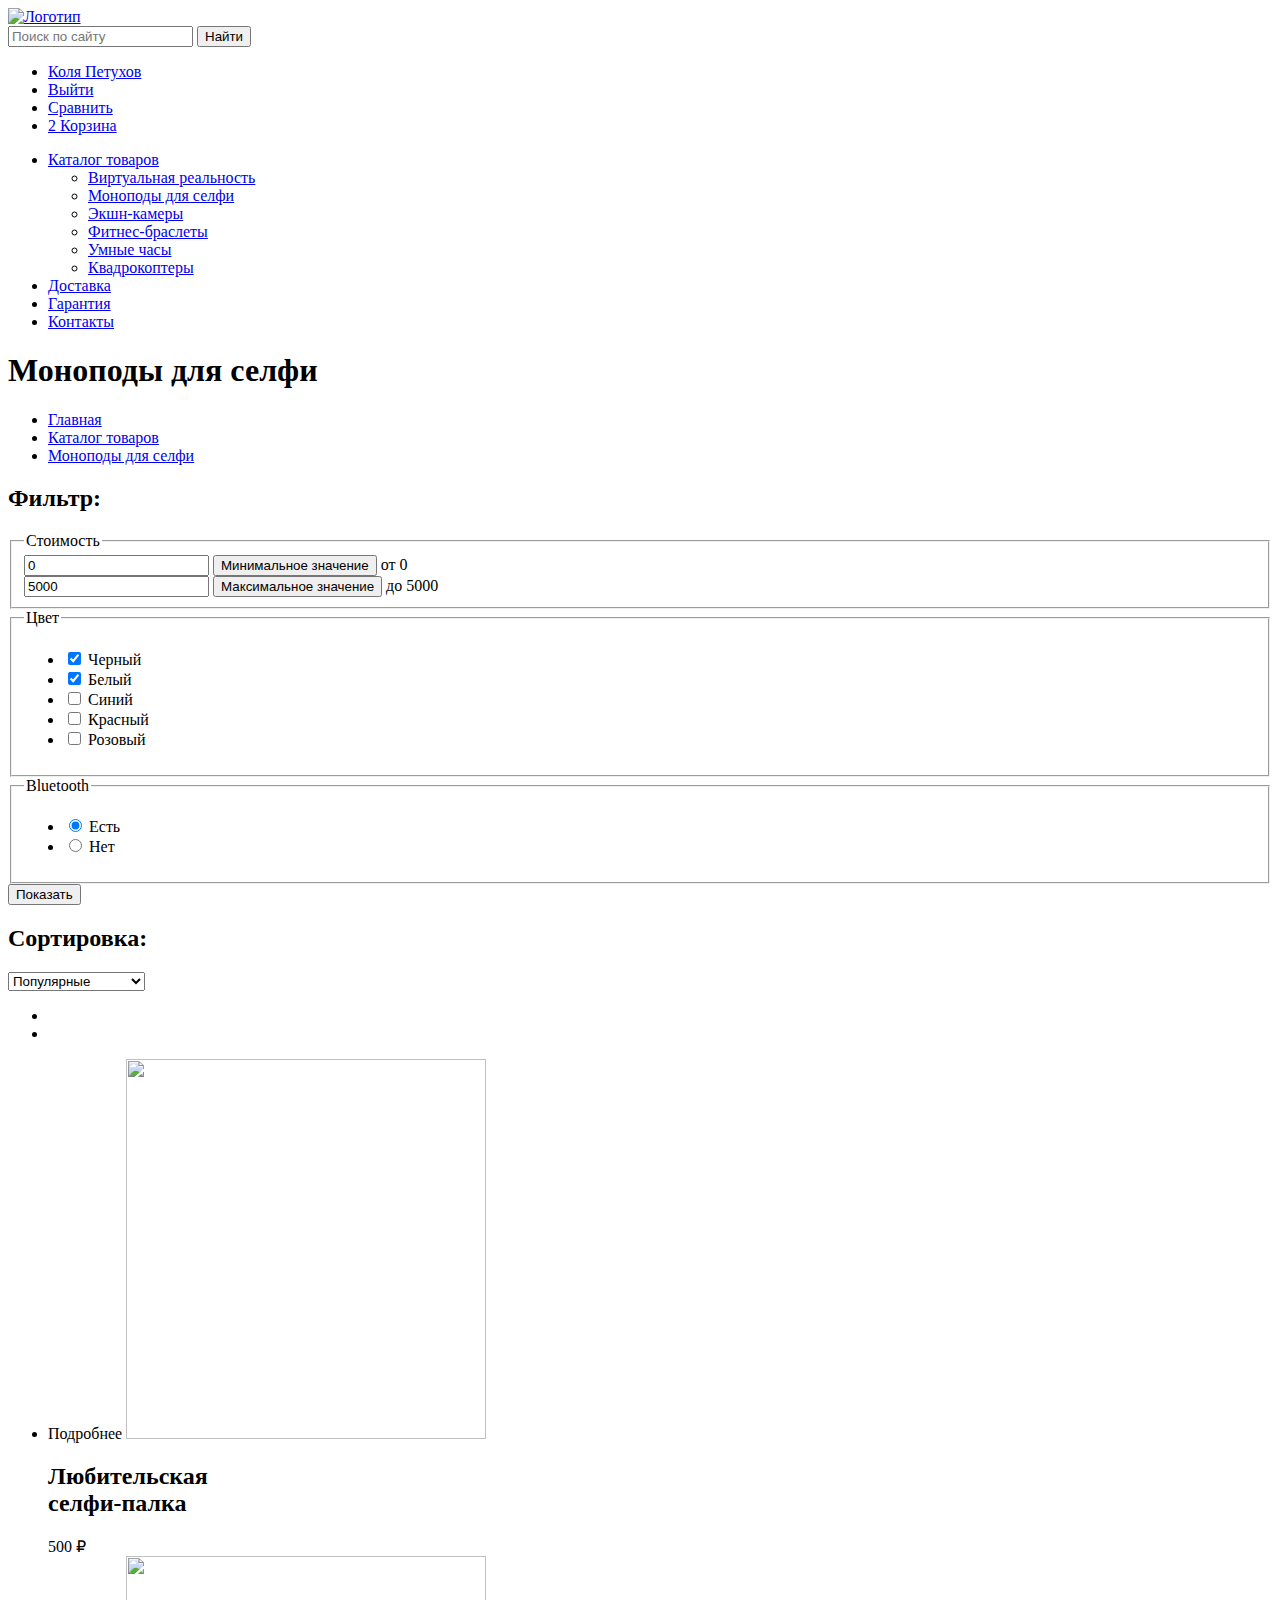
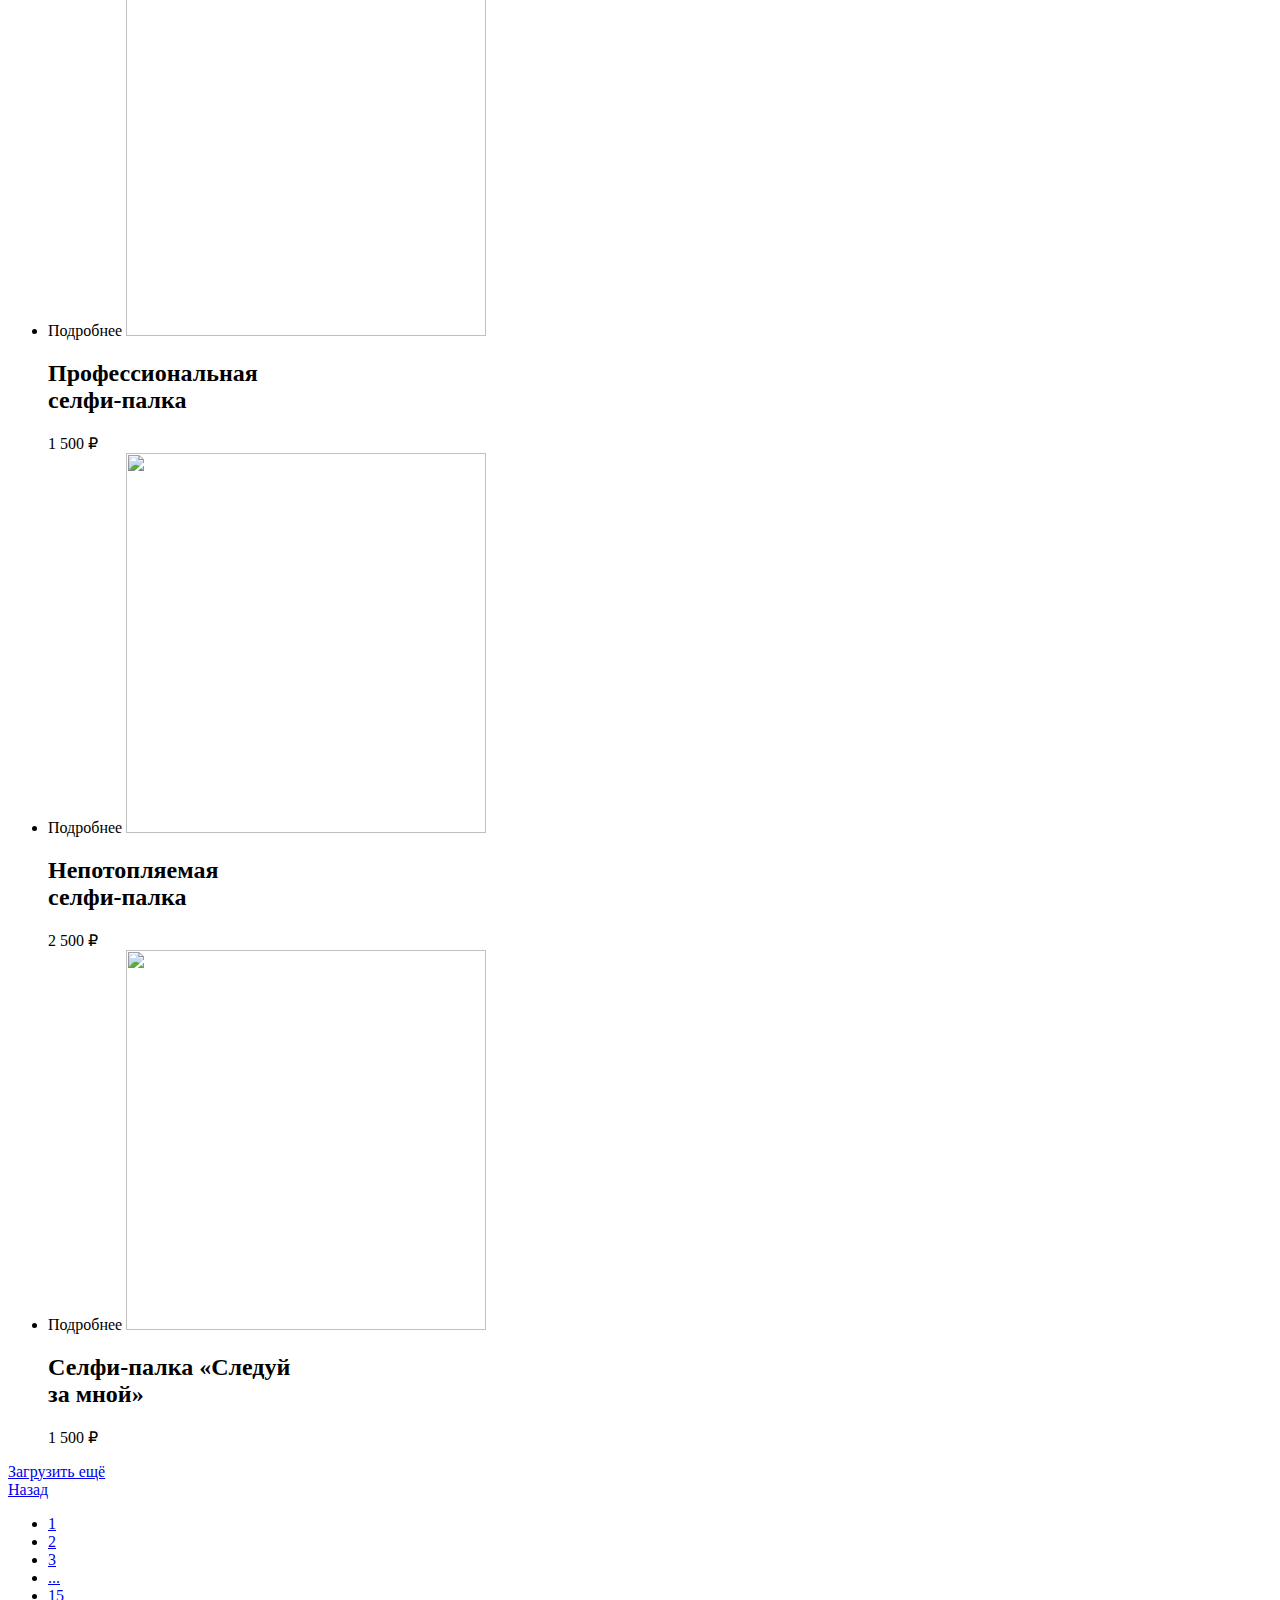
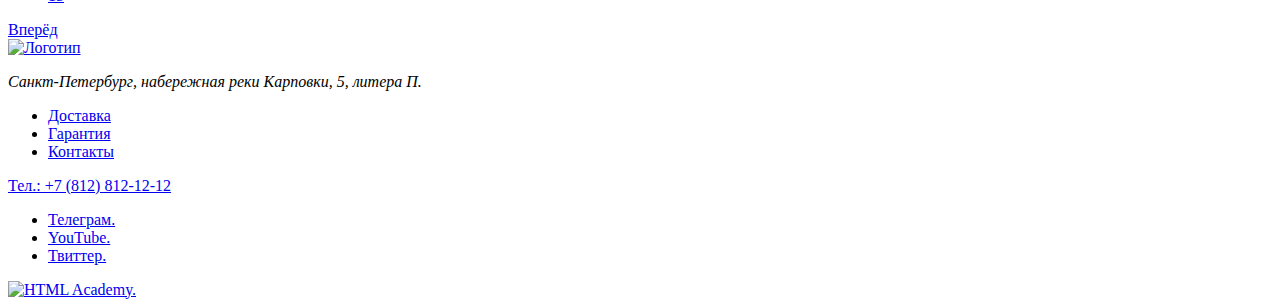
==== catalog.html @ 4d29fe4b "Исправляет ошибки в каталоге" ====
<!DOCTYPE html>
<html lang="ru">

<head>
  <meta charset="UTF-8">
  <meta name="viewport" content="width=device-width, initial-scale=1.0">
  <title>HTML Academy: Девайс</title>
</head>

<body>
  <header class="header">
    <div class="header-container container">
        <a class="navigation-logo" href="index.html">
          <img src="images/header/logo.svg" width="145" height="36" alt="Логотип">
        </a>

        <div class="header-user-container">
          <form class="header-search search" method="GET" action="https://echo.htmlacademy.ru/">
            <label class="visually-hidden" for="search">
              <input class="search-input" type="search" name="search" id="search" placeholder="Поиск по сайту">
            </label>
            <button class="search-submit button button-dark" type="submit">Найти</button>
          </form>

          <ul class="user-list list-reset">
            <li class="user-item">
              <a class="user-link user-link-login" href="#">Коля Петухов</a>
            </li>

            <li class="user-item">
              <a class="user-link user-link-logout" href="#">Выйти</a>
            </li>

            <li class="user-item">
              <a class="user-link user-link-compare" href="#">Сравнить</a>
            </li>

            <li class="user-item user-item-cart">
              <a class="user-link user-link-cart" href="#">
                <span class="user-link-num">2</span>
                Корзина
              </a>
            </li>
          </ul>
        </div>

      <nav class="navigation">
        <ul class="navigation-list list-reset">
          <li class="navigation-item navigation-item-catalog">
            <a class="navigation-link navigation-link-catalog" href="catalog.html">
              Каталог товаров
              <span></span>
            </a>
            <div class="submenu">
              <ul class="submenu-list">
                <li class="submenu-item">
                  <a class="submenu-link" href="#">Виртуальная реальность</a>
                </li>

                <li class="submenu-item">
                  <a class="submenu-link" href="#">Моноподы для селфи</a>
                </li>

                <li class="submenu-item">
                  <a class="submenu-link" href="#">Экшн-камеры</a>
                </li>
              </ul>

              <ul class="submenu-list">
                <li class="submenu-item">
                  <a class="submenu-link" href="#">Фитнес-браслеты</a>
                </li>

                <li class="submenu-item">
                  <a class="submenu-link" href="#">Умные часы</a>
                </li>
              </ul>

              <ul class="submenu-list">
                <li class="submenu-item">
                  <a class="submenu-link" href="#">Квадрокоптеры</a>
                </li>
              </ul>
            </div>
          </li>

          <li class="navigation-item">
            <a class="navigation-link" href="#">Доставка</a>
          </li>

          <li class="navigation-item">
            <a class="navigation-link" href="#">Гарантия</a>
          </li>

          <li class="navigation-item">
            <a class="navigation-link" href="#">Контакты</a>
          </li>
        </ul>
      </nav>
    </div>
  </header>

  <main>
    <header class="catalog-header">
      <h1 class="catalog-header-title">Моноподы для селфи</h1>
      <ul class="breadcrumbs">
        <li class="breadcrumbs-item">
          <a class="breadcrumbs-link" href="index.html">Главная</a>
        </li>

        <li class="breadcrumbs-item">
          <a class="breadcrumbs-link" href="catalog.html">Каталог товаров</a>
        </li>

        <li class="breadcrumbs-item">
          <a class="breadcrumbs-link breadcrumbs-link-current" href="catalog.html" aria-current="page">Моноподы для селфи</a>
        </li>
      </ul>
    </header>

  <section class="catalog">
    <div class="catalog-container container">
      <section class="filter">
        <h2 class="filter-title">Фильтр:</h2>

        <form class="filter-form" method="get" action="https://echo.htmlacademy.ru/">
          <fieldset class="filter-group filter-group-range">
            <legend class="filter-group-title">Стоимость</legend>
            <div class="filter-range range">
              <div class="range-container">
                <div class="range-base">
                  <div class="range-content range-content-min">
                    <input class="range-input visually-hidden" id="min" type="number" value="0" name="min" aria-label="Минимальное значение">
                    <button class="range-btn range-btn-min" type="button">
                      <span class="visually-hidden">Минимальное значение</span>
                    </button>
                    <label class="range-value" for="min">от 0</label>
                  </div>
                  <div class="range-content range-content-max">
                    <input class="range-input visually-hidden" id="max" type="number" value="5000" name="max" aria-label="Максимальное значение">
                    <button class="range-btn range-btn-max" type="button">
                      <span class="visually-hidden">Максимальное значение</span>
                    </button>
                    <label class="range-value" for="max">до 5000</label>
                  </div>
                </div>
              </div>
            </div>
          </fieldset>

          <fieldset class="filter-group filter-group-check">
            <legend class="filter-group-title">Цвет</legend>
            <ul class="filter-list">
              <li class="filter-item">
                <label class="control">
                  <input class="control-input visually-hidden" type="checkbox" checked name="black">
                  <span class="control-mark"></span>
                  <span class="control-label">Черный</span>
                </label>
              </li>

              <li class="filter-item">
                <label class="control">
                  <input class="control-input visually-hidden" type="checkbox" checked name="white">
                  <span class="control-mark"></span>
                  <span class="control-label">Белый</span>
                </label>
              </li>

              <li class="filter-item">
                <label class="control">
                  <input class="control-input visually-hidden" type="checkbox" name="blue">
                  <span class="control-mark"></span>
                  <span class="control-label">Синий</span>
                </label>
              </li>

              <li class="filter-item">
                <label class="control">
                  <input class="control-input visually-hidden" type="checkbox" name="red">
                  <span class="control-mark"></span>
                  <span class="control-label">Красный</span>
                </label>
              </li>

              <li class="filter-item">
                <label class="control">
                  <input class="control-input visually-hidden" type="checkbox" name="pink">
                  <span class="control-mark"></span>
                  <span class="control-label">Розовый</span>
                </label>
              </li>
            </ul>
          </fieldset>

          <fieldset class="filter-group filter-group-radio">
            <legend class="filter-group-title">Bluetooth</legend>

            <ul class="filter-list">
              <li class="filter-item">
                <label class="control">
                  <input class="control-input visually-hidden" type="radio" value="yes" checked name="bluetooth">
                  <span class="control-mark"></span>
                  <span class="control-label">Есть</span>
                </label>
              </li>

              <li class="filter-item">
                <label class="control">
                  <input class="control-input visually-hidden" type="radio" value="no" name="bluetooth">
                  <span class="control-mark"></span>
                  <span class="control-label">Нет</span>
                </label>
              </li>
            </ul>
          </fieldset>

          <button class="filter-submit button button-light" type="submit">Показать</button>
        </form>
      </section>

      <div class="result">
        <section class="sorting">
          <h2 class="sort-title">Сортировка:</h2>

          <select class="sort-select" aria-label="Сортировка">
            <option value="popular">Популярные</option>
            <option value="cheap">Сначала дешевые</option>
            <option value="expensive">Сначала дорогие</option>
          </select>

          <ul class="sorting-dir list-reset">
            <li class="sorting-dir-item">
              <a class="sorting-dir-link sorting-dir-link-asc" href="#" aria-label="По возрастанию"></a>
            </li>
            <li class="sorting-dir-item">
              <a class="sorting-dir-link sorting-dir-link-desc" href="#" aria-label="По убыванию"></a>
            </li>
          </ul>
        </section>

          <section class="catalog-products">
            <ul class="catalog-list">
              <li class="catalog-item">
                <a class="catalog-link">
                  <div class="catalog-image">
                    <span class="catalog-image-button button button-light">Подробнее</span>
                    <img src="images/catalog/catalog-products/product-1.jpg" width="360" height="380" alt="">
                  </div>

                  <div class="catalog-description">
                    <h2 class="catalog-title">Любительская <br>селфи-палка</h2>
                    <span class="catalog-price">500 ₽</span>
                  </div>
                </a>
              </li>

              <li class="catalog-item">
                <a class="catalog-link">
                  <div class="catalog-image">
                    <span class="catalog-image-button button button-light">Подробнее</span>
                    <img src="images/catalog/catalog-products/product-2.jpg" width="360" height="380" alt="">
                  </div>

                  <div class="catalog-description">
                    <h2 class="catalog-title">Профессиональная <br>селфи-палка</h2>
                    <span class="catalog-price">1 500 ₽</span>
                  </div>
                </a>
              </li>

              <li class="catalog-item">
                <a class="catalog-link">
                  <div class="catalog-image">
                    <span class="catalog-image-button button button-light">Подробнее</span>
                    <img src="images/catalog/catalog-products/product-3.jpg" width="360" height="380" alt="">
                  </div>

                  <div class="catalog-description">
                    <h2 class="catalog-title">Непотопляемая <br>селфи-палка</h2>
                    <span class="catalog-price">2 500 ₽</span>
                  </div>
                </a>
              </li>

              <li class="catalog-item">
                <a class="catalog-link">
                  <div class="catalog-image">
                    <span class="catalog-image-button button button-light">Подробнее</span>
                    <img src="images/catalog/catalog-products/product-4.jpg" width="360" height="380" alt="">
                  </div>

                  <div class="catalog-description">
                    <h2 class="catalog-title">Селфи-палка «Следуй <br>за мной»</h2>
                    <span class="catalog-price">1 500 ₽</span>
                  </div>
                </a>
              </li>
            </ul>

            <a class="catalog-more button" href="#">Загрузить ещё</a>

            <div class="pagination">
              <a class="pagination-link pagination-link-prev pagination-link-disabled" href="#">Назад</a>

              <ul class="pagination-list">
                <li class="pagination-item">
                  <a class="pagination-link pagination-link-current" href="#" aria-current="page">1</a>
                </li>

                <li class="pagination-item">
                  <a class="pagination-link" href="#">2</a>
                </li>

                <li class="pagination-item">
                  <a class="pagination-link" href="#">3</a>
                </li>

                <li class="pagination-item">
                  <a class="pagination-link pagination-link-more" href="#">...</a>
                </li>

                <li class="pagination-item">
                  <a class="pagination-link" href="#">15</a>
                </li>
              </ul>

              <a class="pagination-link pagination-link-next" href="#">Вперёд</a>
            </div>
          </section>
        </div>
      </div>
    </section>
  </main>

  <footer class="footer">
    <div class="footer-container container">
      <a class="footer-logo" href="index.html" aria-current="page">
        <img class="footer-image" src="images/footer/logo.svg" width="145" height="36" alt="Логотип">
      </a>

      <div class="footer-content">
        <address class="footer-address">
          <p class="footer-address-description">Санкт-Петербург, набережная реки Карповки, 5, литера П.</p>
        </address>

        <ul class="footer-navigation-list navigation-list list-reset">
          <li class="navigation-item">
            <a class="navigation-link" href="#">Доставка</a>
          </li>

          <li class="navigation-item">
            <a class="navigation-link" href="#">Гарантия</a>
          </li>

          <li class="navigation-item">
            <a class="navigation-link" href="#">Контакты</a>
          </li>
        </ul>

        <a class="footer-contact-link" href="tel:+78128121212">Тел.: +7 (812) 812-12-12</a>

        <ul class="footer-social-list">
          <li class="footer-social-item">
            <a class="footer-social-link" href="https://t.me/htmlacademy">
              <span class="visually-hidden">Телеграм.</span>
            </a>
          </li>

          <li class="footer-social-item">
            <a class="footer-social-link" href="https://www.youtube.com/user/htmlacademyru">
              <span class="visually-hidden">YouTube.</span>
            </a>
          </li>

          <li class="footer-social-item">
            <a class="footer-social-link" href="https://twitter.com/htmlacademy_ru">
              <span class="visually-hidden">Твиттер.</span>
            </a>
          </li>
        </ul>

        <a class="footer-author-link" href="https://htmlacademy.ru/">
          <img class="footer-author-image" src="images/footer/html-academy.svg" width="115" height="33" alt="HTML Academy.">
        </a>
      </div>
    </div>
  </footer>
</body>
</html>
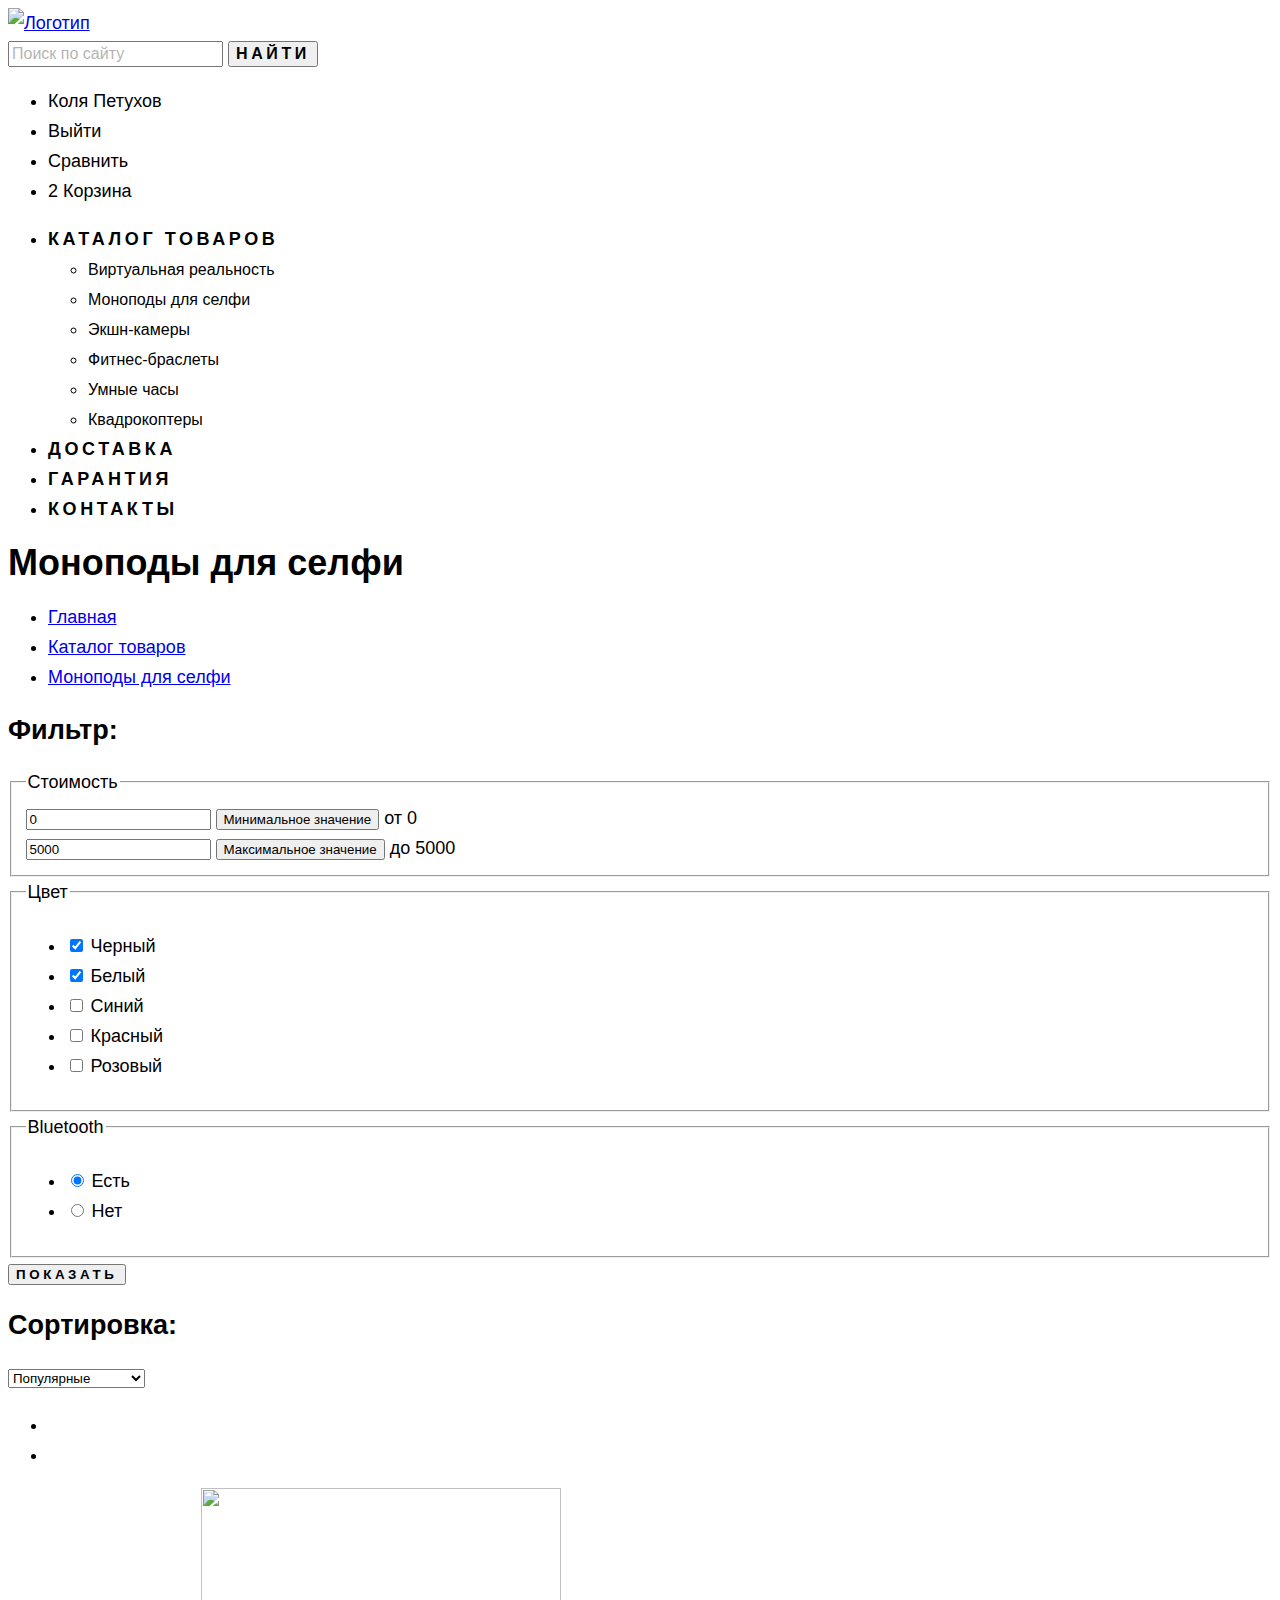
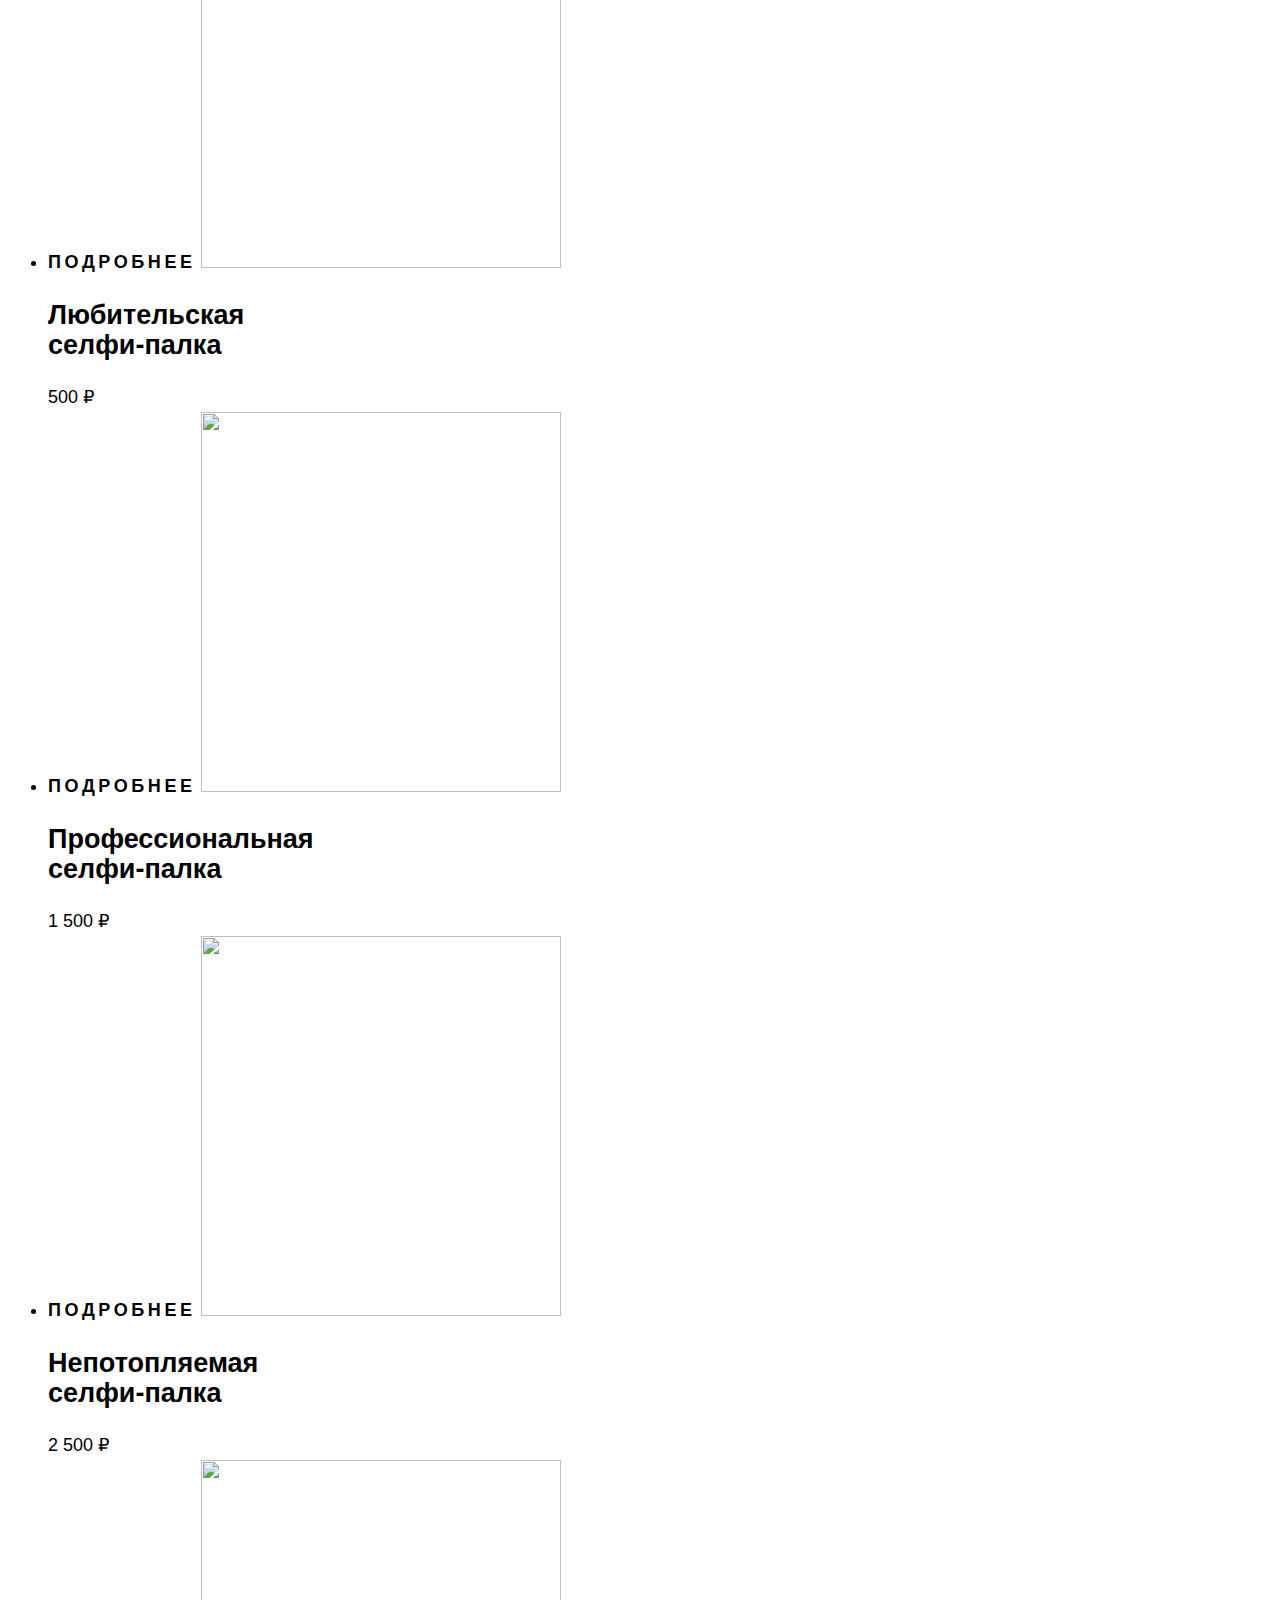
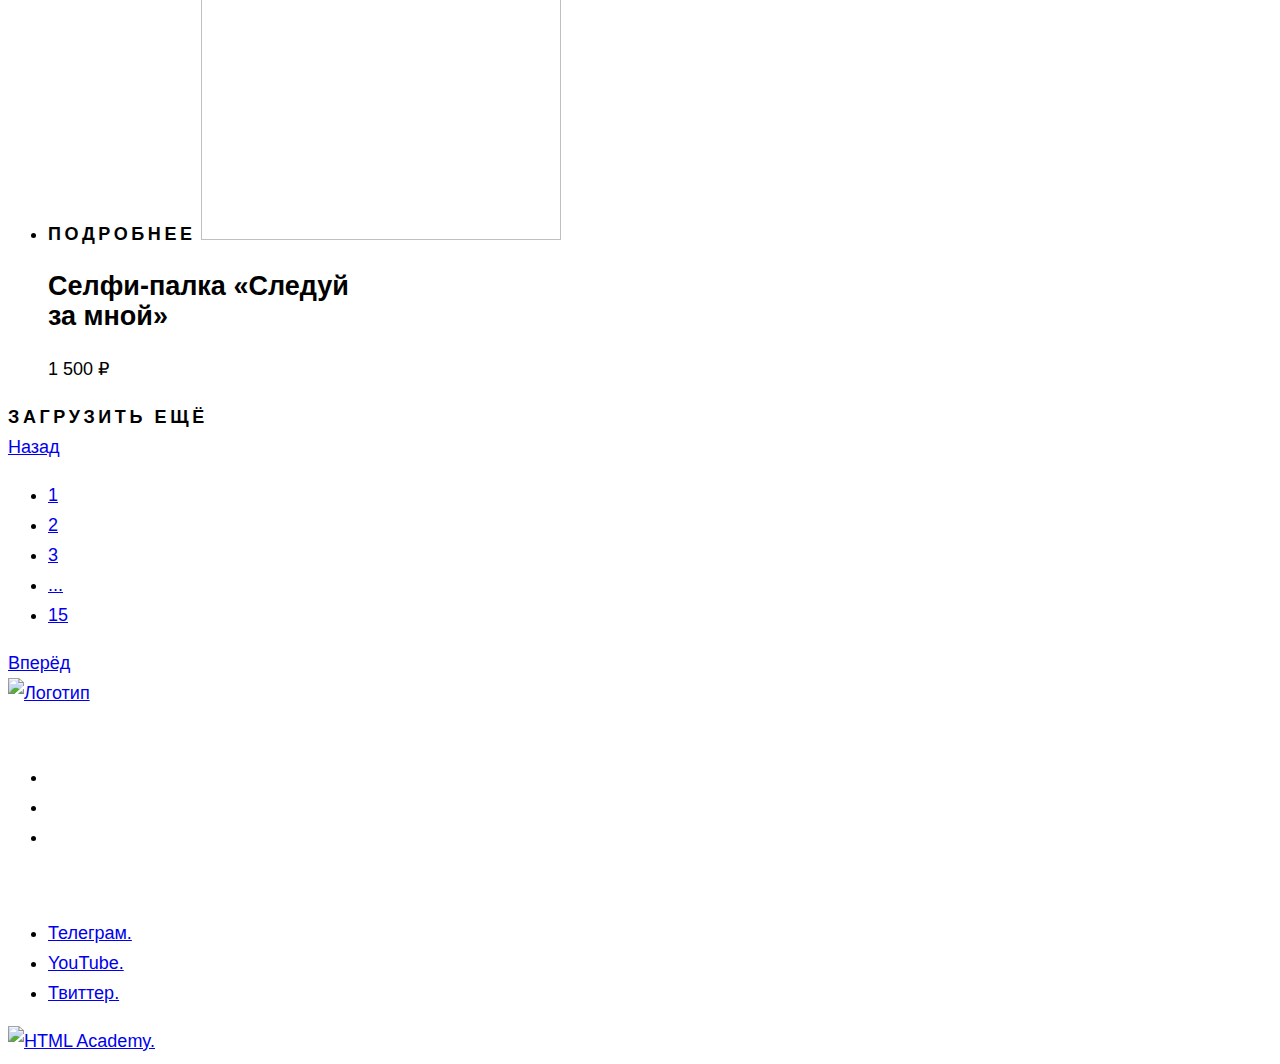
==== commit 6d9f266e: "Добавляет стили для шрифтов на главной" ====
--- a/catalog.html
+++ b/catalog.html
@@ -4,6 +4,7 @@
 <head>
   <meta charset="UTF-8">
   <meta name="viewport" content="width=device-width, initial-scale=1.0">
+  <link href="styles/styles.css" rel="stylesheet">
   <title>HTML Academy: Девайс</title>
 </head>
 
--- a/styles/styles.css
+++ b/styles/styles.css
@@ -0,0 +1,218 @@
+@font-face {
+  font-family: "Raleway";
+  font-style: normal;
+  font-weight: 800;
+  src: url("../fonts/raleway/raleway-800.woff2") format("woff2");
+  font-display: swap;
+}
+
+@font-face {
+  font-family: "Rubik";
+  font-style: normal;
+  font-weight: 400;
+  src: url("../fonts/rubik/rubik-400.woff2") format("woff2");
+  font-display: swap;
+}
+
+@font-face {
+  font-family: "Rubik";
+  font-style: normal;
+  font-weight: 700;
+  src: url("../fonts/rubik/rubik-700.woff2") format("woff2");
+  font-display: swap;
+}
+
+:root {
+  --basic-black: #000000;
+  --basic-dark: #444444;
+  --basic-gray: #DCDCDC;
+  --basic-light-gray: #EBEBEB;
+  --basic-light: #F0F0F0;
+  --basic-white: #FFFFFF;
+  --special-yellow-light: #FFE17F;
+  --special-yellow-dark: #FFC700;
+  --special-purple: #AF4FFF;
+  --status-error: #FF3D3D;
+  --status-warning: #FD912E;
+  --status-success: #08AF00;
+}
+
+html {
+
+}
+
+body {
+  font-family: "Rubik", Arial, Helvetica, sans-serif;
+  font-style: normal;
+  font-size: 18px;
+  font-weight: normal;
+  line-height: 30px;
+  color: var(--basic-black);
+}
+
+.title {
+  font-family: "Raleway", Arial, Helvetica, sans-serif;
+  font-size: 50px;
+  font-weight: 800;
+  line-height: 50px;
+}
+
+.button {
+  font-family: "Raleway", Arial, Helvetica, sans-serif;
+  font-weight: 800;
+  letter-spacing: 3.6px;
+  text-transform: uppercase;
+  color: var(--basic-black);
+  text-decoration: none;
+}
+
+/* HEADER */
+.search-input,
+.search-submit {
+  font-size: 16px;
+  line-height: 20px;
+  color: var(--basic-black);
+}
+
+.search-input::placeholder {
+  color: var(--basic-black);
+  opacity: 0.3;
+}
+
+.user-link {
+  color: var(--basic-black);
+  text-decoration: none;
+}
+
+.navigation-link {
+  font-family: "Raleway", Arial, Helvetica, sans-serif;
+  font-weight: 800;
+  line-height: auto;
+  letter-spacing: 3.6px;
+  text-transform: uppercase;
+  text-decoration: none;
+  color: var(--basic-black);
+}
+
+.submenu-link {
+  color: var(--basic-black);
+  font-size: 16px;
+  line-height: 18px;
+  text-decoration: none;
+}
+
+/* MAIN */
+
+
+/* SLIDER */
+.slider-button {
+  text-align: center;
+}
+
+.slider-value {
+  font-size: 36px;
+}
+
+.slider-key {
+  font-size: 16px;
+}
+
+/* CATEGORIES */
+.categories-link {
+  font-family: "Raleway", Arial, Helvetica, sans-serif;
+  font-weight: 800;
+  letter-spacing: -0.36px;
+  line-height: 24px;
+  text-decoration: none;
+  color: var(--basic-black);
+}
+
+/* SERVICES */
+.services-tab-link {
+  text-align: center;
+}
+
+.services-tab-link-active {
+  color: var(--special-yellow-light);
+}
+
+/* DELIVERY */
+.delivery-link {
+  font-family: "Raleway", Arial, Helvetica, sans-serif;
+  font-size: 20px;
+  letter-spacing: 4px;
+  text-transform: uppercase;
+  text-decoration: none;
+  color: var(--basic-black);
+}
+
+/* ABOUT */
+.about-description {
+  color: var(--basic-dark);
+}
+
+.about-item {
+  font-weight: 700;
+  line-height: 20px;
+  letter-spacing: -0.36px;
+}
+
+/* CONTACTS */
+.contacts-description {
+  color: var(--basic-dark);
+}
+
+.address-title,
+.contacts-worktime-title {
+  font-size: 24px;
+  font-style: normal;
+  font-weight: 700;
+  color: var(--basic-dark);
+}
+
+.address-description,
+.contacts-worktime-description {
+  font-style: normal;
+  color: var(--basic-dark);
+}
+
+.address-phone {
+  font-style: normal;
+  color: var(--basic-dark);
+}
+
+/* SUBSCRIBE */
+.subscribe-description {
+  color: var(--basic-dark);
+}
+
+.subscribe-input {
+  color: var(--basic-black);
+}
+
+.subscribe-input::placeholder {
+  color: var(--basic-dark);
+  opacity: 0.5;
+}
+
+.subscribe-hint {
+  color: var(--basic-dark);
+}
+
+/* FOOTER */
+.footer-address-description {
+  font-size: 16px;
+  line-height: 20px;
+  font-style: normal;
+  color: var(--basic-white);
+}
+
+.footer .navigation-link {
+  color: var(--basic-white);
+}
+
+.footer-contact-link {
+  font-size: 16px;
+  line-height: 20px;
+  color: var(--basic-white);
+}
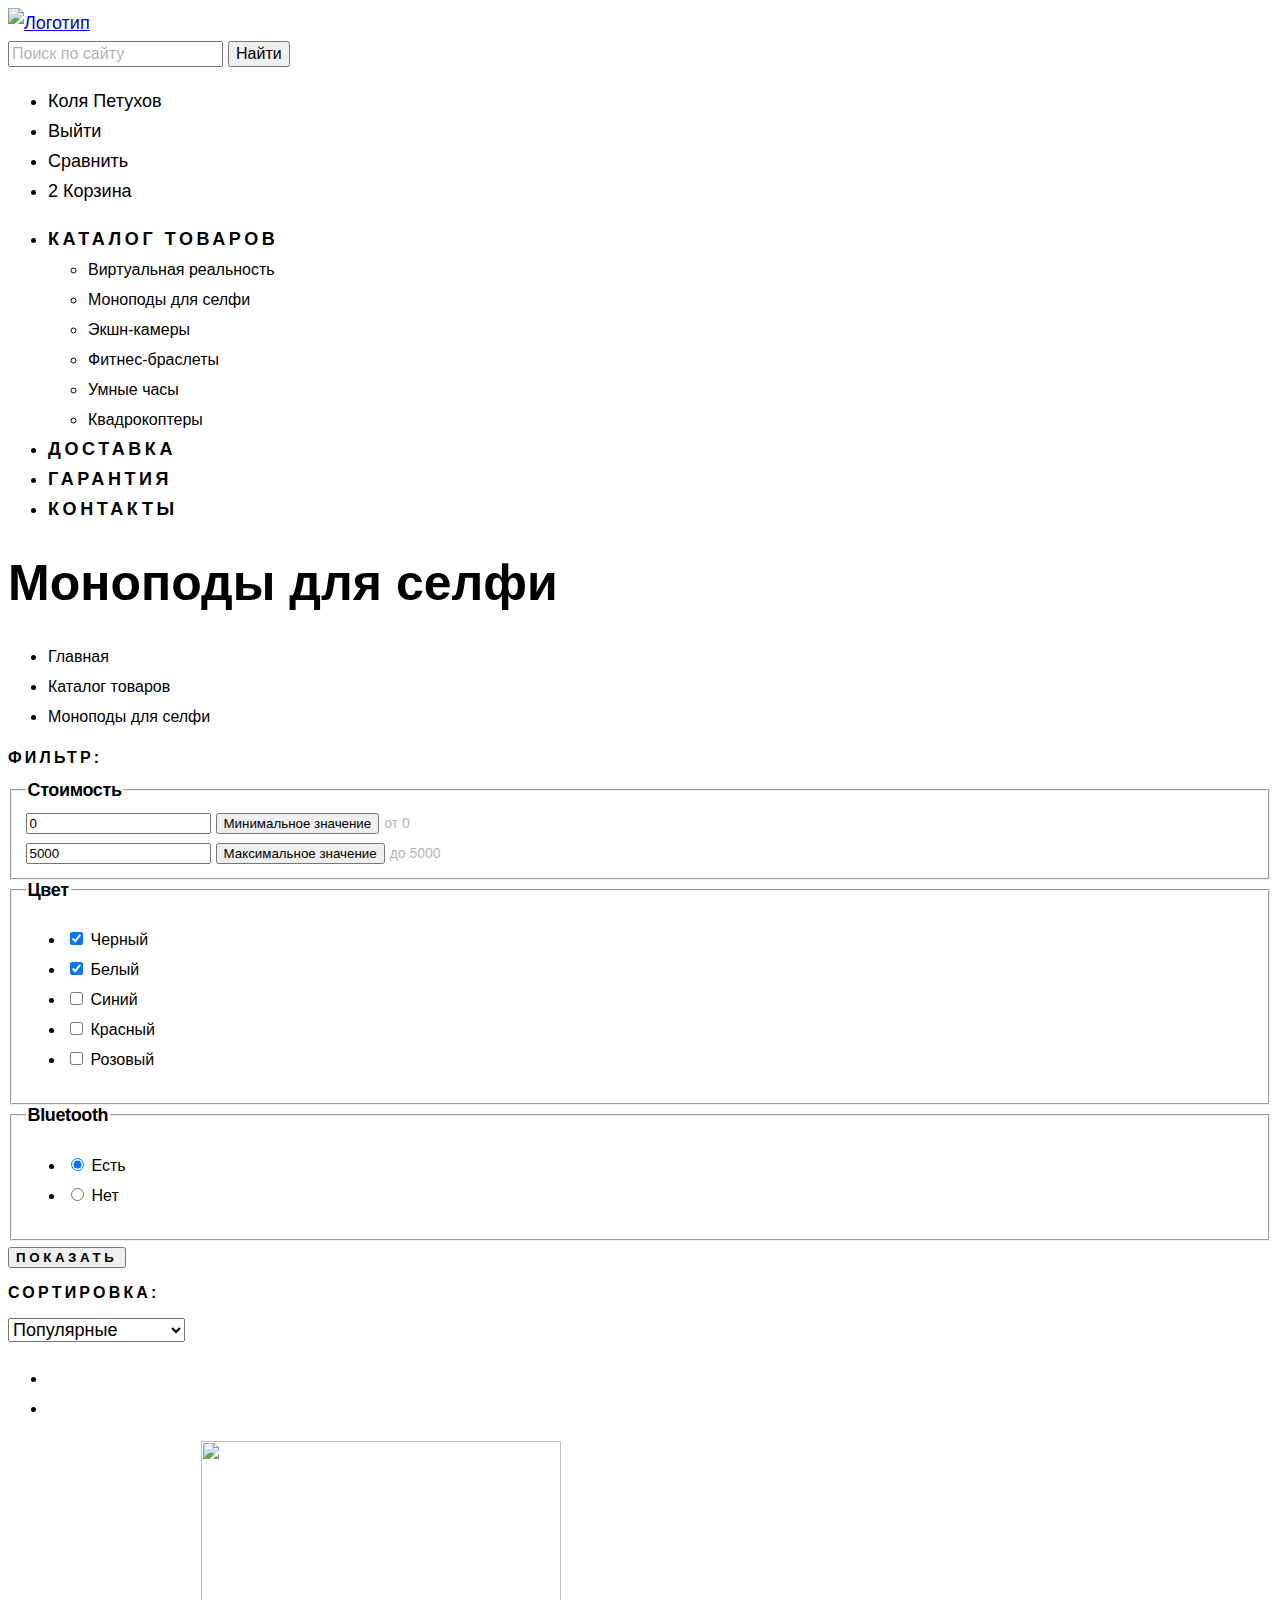
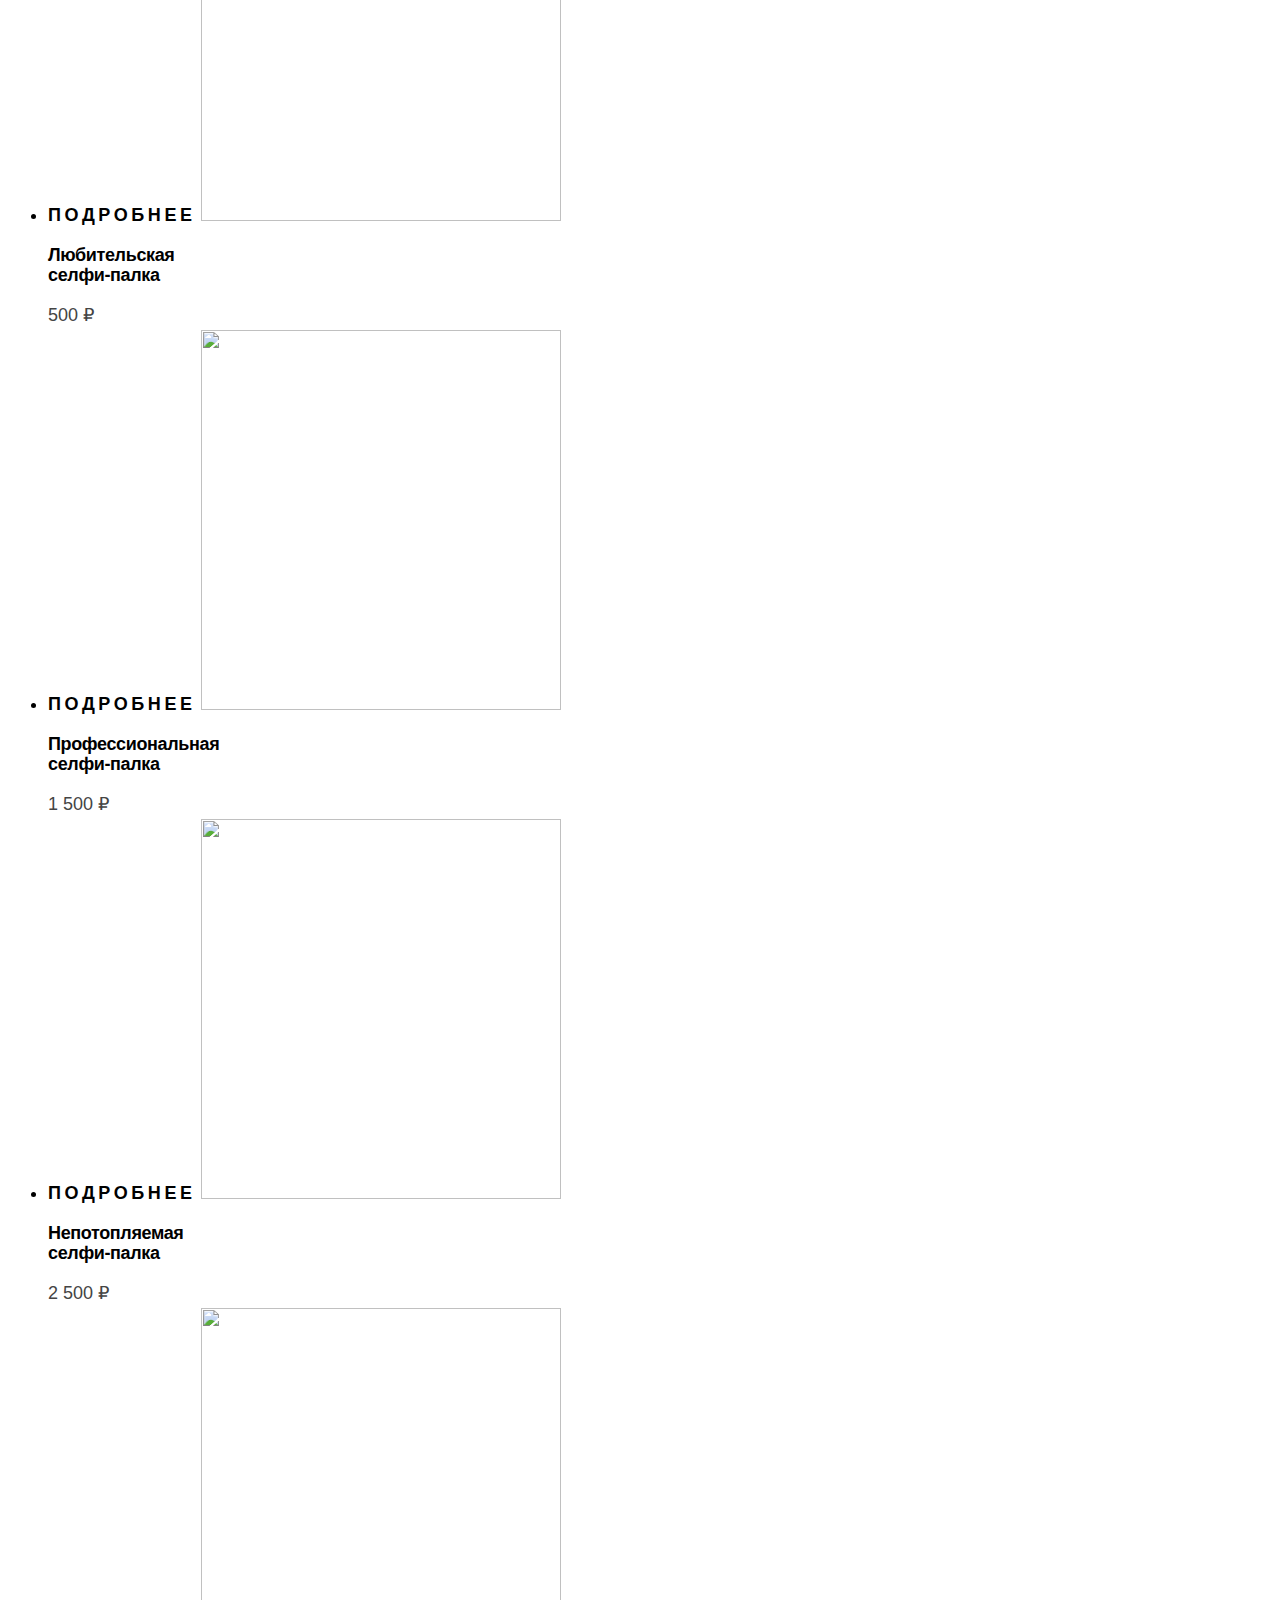
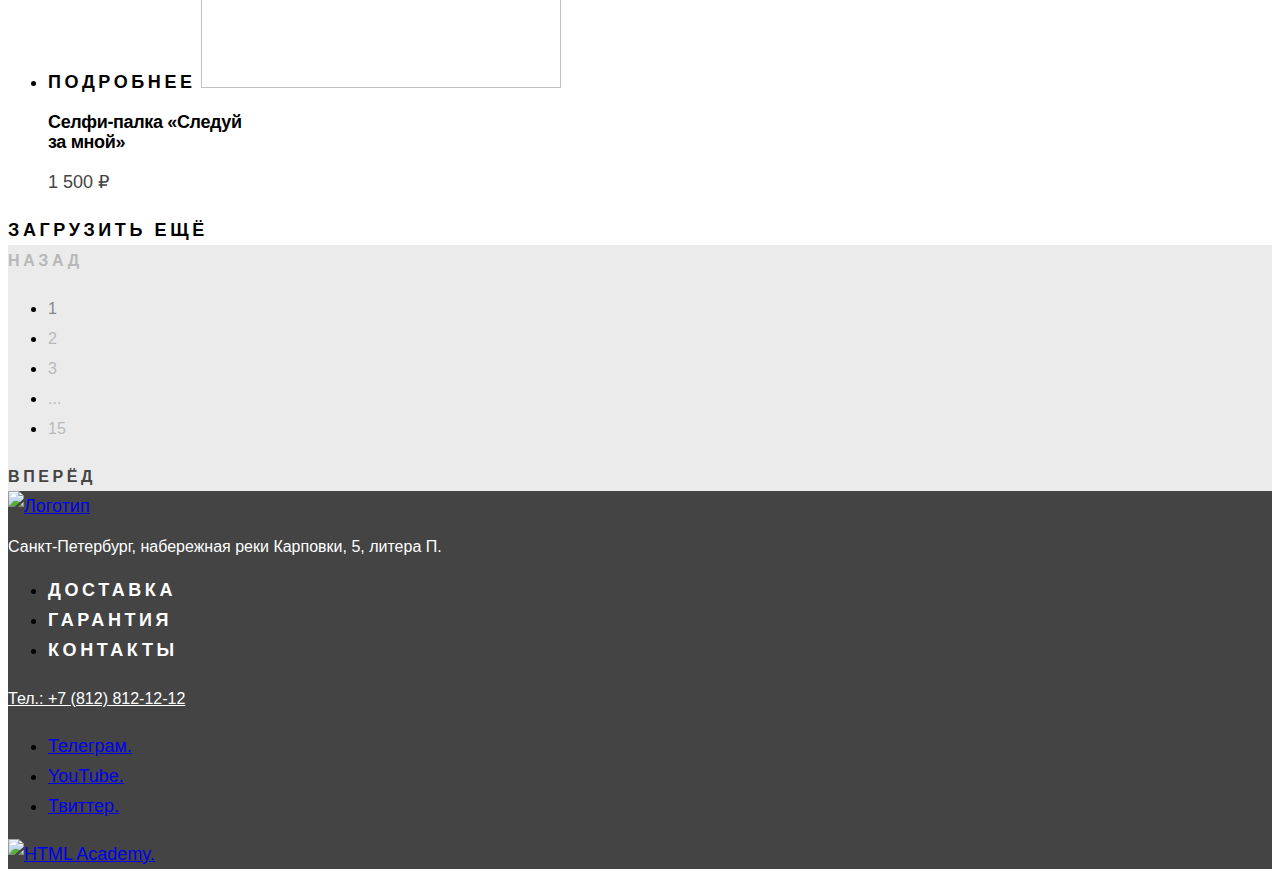
==== commit 1358a192: "Добавляет стили для шрифтов и фоновые цвета в каталоге" ====
--- a/catalog.html
+++ b/catalog.html
@@ -103,7 +103,7 @@
 
   <main>
     <header class="catalog-header">
-      <h1 class="catalog-header-title">Моноподы для селфи</h1>
+      <h1 class="catalog-header-title title">Моноподы для селфи</h1>
       <ul class="breadcrumbs">
         <li class="breadcrumbs-item">
           <a class="breadcrumbs-link" href="index.html">Главная</a>
@@ -220,30 +220,30 @@
         </form>
       </section>
 
-      <div class="result">
-        <section class="sorting">
-          <h2 class="sort-title">Сортировка:</h2>
-
-          <select class="sort-select" aria-label="Сортировка">
-            <option value="popular">Популярные</option>
-            <option value="cheap">Сначала дешевые</option>
-            <option value="expensive">Сначала дорогие</option>
-          </select>
-
-          <ul class="sorting-dir list-reset">
-            <li class="sorting-dir-item">
-              <a class="sorting-dir-link sorting-dir-link-asc" href="#" aria-label="По возрастанию"></a>
-            </li>
-            <li class="sorting-dir-item">
-              <a class="sorting-dir-link sorting-dir-link-desc" href="#" aria-label="По убыванию"></a>
-            </li>
-          </ul>
-        </section>
+        <div class="result">
+          <section class="sorting">
+            <h2 class="sort-title">Сортировка:</h2>
+
+            <select class="sort-select" aria-label="Сортировка">
+              <option value="popular">Популярные</option>
+              <option value="cheap">Сначала дешевые</option>
+              <option value="expensive">Сначала дорогие</option>
+            </select>
+
+            <ul class="sorting-dir list-reset">
+              <li class="sorting-dir-item">
+                <a class="sorting-dir-link sorting-dir-link-asc" href="#" aria-label="По возрастанию"></a>
+              </li>
+              <li class="sorting-dir-item">
+                <a class="sorting-dir-link sorting-dir-link-desc" href="#" aria-label="По убыванию"></a>
+              </li>
+            </ul>
+          </section>
 
           <section class="catalog-products">
             <ul class="catalog-list">
               <li class="catalog-item">
-                <a class="catalog-link">
+                <a class="catalog-link" href="#">
                   <div class="catalog-image">
                     <span class="catalog-image-button button button-light">Подробнее</span>
                     <img src="images/catalog/catalog-products/product-1.jpg" width="360" height="380" alt="">
@@ -257,7 +257,7 @@
               </li>
 
               <li class="catalog-item">
-                <a class="catalog-link">
+                <a class="catalog-link" href="#">
                   <div class="catalog-image">
                     <span class="catalog-image-button button button-light">Подробнее</span>
                     <img src="images/catalog/catalog-products/product-2.jpg" width="360" height="380" alt="">
@@ -271,7 +271,7 @@
               </li>
 
               <li class="catalog-item">
-                <a class="catalog-link">
+                <a class="catalog-link" href="#">
                   <div class="catalog-image">
                     <span class="catalog-image-button button button-light">Подробнее</span>
                     <img src="images/catalog/catalog-products/product-3.jpg" width="360" height="380" alt="">
@@ -285,7 +285,7 @@
               </li>
 
               <li class="catalog-item">
-                <a class="catalog-link">
+                <a class="catalog-link" href="#">
                   <div class="catalog-image">
                     <span class="catalog-image-button button button-light">Подробнее</span>
                     <img src="images/catalog/catalog-products/product-4.jpg" width="360" height="380" alt="">
@@ -302,7 +302,7 @@
             <a class="catalog-more button" href="#">Загрузить ещё</a>
 
             <div class="pagination">
-              <a class="pagination-link pagination-link-prev pagination-link-disabled" href="#">Назад</a>
+              <a class="pagination-link pagination-link-prev pagination-link-disabled">Назад</a>
 
               <ul class="pagination-list">
                 <li class="pagination-item">
--- a/styles/styles.css
+++ b/styles/styles.css
@@ -48,6 +48,7 @@
   font-weight: normal;
   line-height: 30px;
   color: var(--basic-black);
+  background-color: var(--basic-white);
 }
 
 .title {
@@ -74,6 +75,13 @@
   color: var(--basic-black);
 }
 
+.search-submit {
+  font-family: "Rubik", Arial, Helvetica, sans-serif;
+  font-weight: normal;
+  text-transform: none;
+  letter-spacing: normal;
+}
+
 .search-input::placeholder {
   color: var(--basic-black);
   opacity: 0.3;
@@ -127,6 +135,40 @@
   color: var(--basic-black);
 }
 
+.categories-link::before {
+  content: "";
+  display: block;
+  width: 160px;
+  height: 160px;
+  background-color: var(--special-yellow-light);
+  background-repeat: no-repeat;
+  background-size: 160px 160px;
+}
+
+.categories-link-vr::before {
+  background-image: url("../images/index/categories/categories-vr.svg");
+}
+
+.categories-link-monopodes::before {
+  background-image: url("../images/index/categories/categories-monopode.svg");
+}
+
+.categories-link-cameras::before {
+  background-image: url("../images/index/categories/categories-camera.svg");
+}
+
+.categories-link-bracelets::before {
+  background-image: url("../images/index/categories/categories-fitness-bracelets.svg");
+}
+
+.categories-link-smartwatches::before {
+  background-image: url("../images/index/categories/categories-smartwatch.svg");
+}
+
+.categories-link-quadrocopters::before {
+  background-image: url("../images/index/categories/categories-quadrocopters.svg");
+}
+
 /* SERVICES */
 .services-tab-link {
   text-align: center;
@@ -134,6 +176,7 @@
 
 .services-tab-link-active {
   color: var(--special-yellow-light);
+  background-color: var(--basic-black);
 }
 
 /* DELIVERY */
@@ -144,6 +187,7 @@
   text-transform: uppercase;
   text-decoration: none;
   color: var(--basic-black);
+  background-color: var(--basic-light);
 }
 
 /* ABOUT */
@@ -182,6 +226,10 @@
 }
 
 /* SUBSCRIBE */
+.subscribe {
+  background-color: var(--basic-light);
+}
+
 .subscribe-description {
   color: var(--basic-dark);
 }
@@ -199,7 +247,106 @@
   color: var(--basic-dark);
 }
 
+/* CATALOG */
+
+/* CATALOG-HEADER */
+.breadcrumbs-link {
+  font-size: 16px;
+  line-height: 20px;
+  text-decoration: none;
+  color: var(--basic-black);
+}
+
+/* FILTER */
+.filter-title,
+.sort-title {
+  font-family: "Raleway", Arial, Helvetica, sans-serif;
+  font-size: 16px;
+  font-weight: 800;
+  line-height: normal;
+  letter-spacing: 3.2px;
+  text-transform: uppercase;
+}
+
+.filter-group-title {
+  font-weight: 700;
+  line-height: 20px;
+  letter-spacing: -0.36px;
+}
+
+.range-value {
+  font-size: 14px;
+  line-height: 20px;
+  opacity: 0.3;
+}
+
+.control-label {
+  font-size: 16px;
+  line-height: 20px;
+}
+
+/* SORTING */
+.sort-select {
+  font-family: inherit;
+  font-size: 18px;
+  line-height: 30px;
+  font-weight: 400;
+}
+
+/* CATALOG-PRODUCTS */
+.catalog-title {
+  font-size: 18px;
+  line-height: 20px;
+  letter-spacing: -0.36px;
+  color: var(--basic-black);
+}
+
+.catalog-link {
+  text-decoration: none;
+}
+
+.catalog-price {
+  line-height: normal;
+  color: var(--basic-dark);
+}
+
+/* PAGINATION */
+.pagination {
+  background-color: var(--basic-light-gray);
+}
+
+.pagination-link {
+  font-size: 16px;
+  line-height: 20px;
+  text-decoration: none;
+  text-align: center;
+  opacity: 0.3;
+  color: var(--basic-dark);
+}
+
+.pagination-link-current {
+  opacity: 0.6;
+}
+
+.pagination-link-prev,
+.pagination-link-next {
+  font-family: "Raleway", Arial, Helvetica, sans-serif;
+  font-weight: 800;
+  line-height: normal;
+  letter-spacing: 3.6px;
+  text-transform: uppercase;
+  opacity: 1;
+}
+
+.pagination-link-disabled {
+  opacity: 0.3;
+}
+
 /* FOOTER */
+.footer {
+  background-color: var(--basic-dark);
+}
+
 .footer-address-description {
   font-size: 16px;
   line-height: 20px;
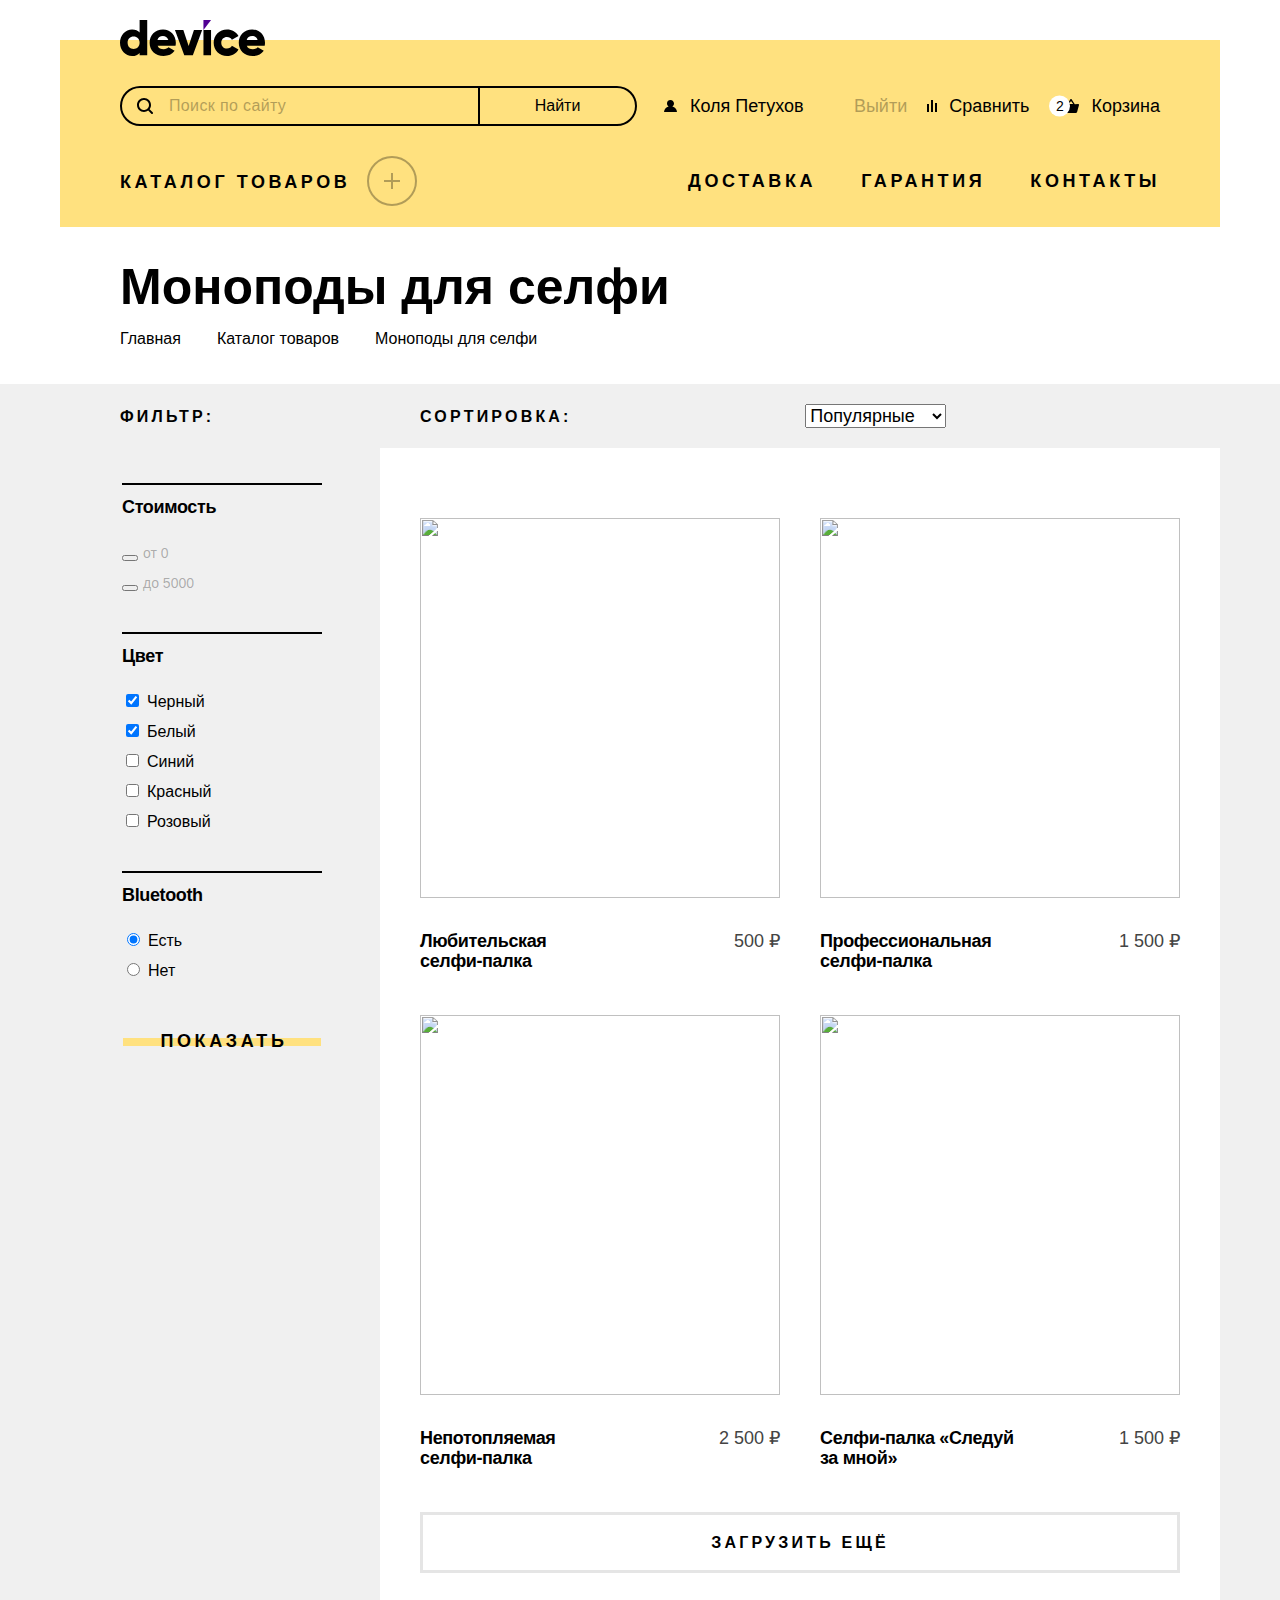
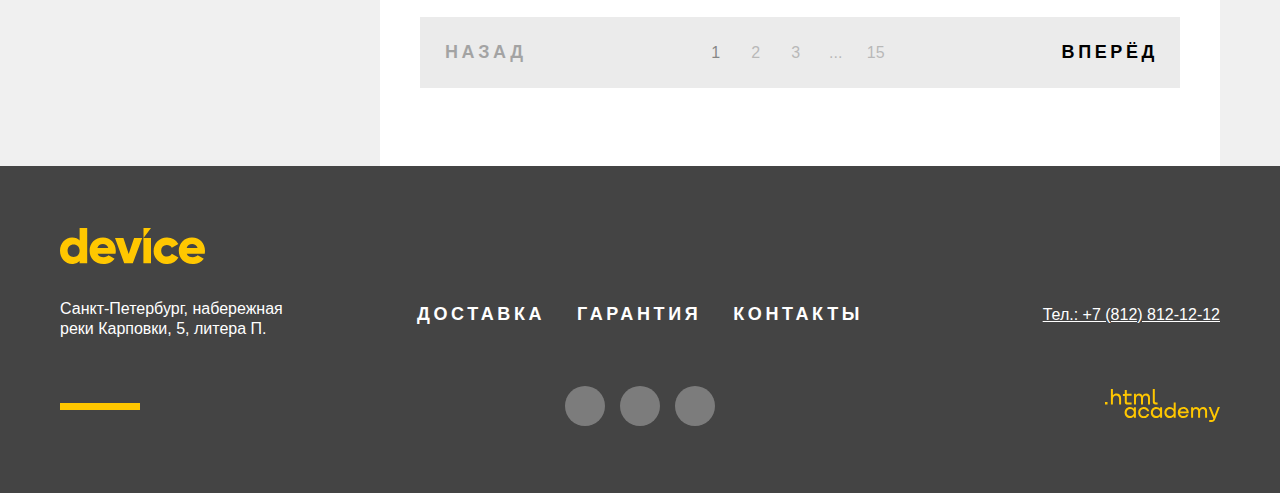
==== commit 8cb99dc8: "Правки" ====
--- a/catalog.html
+++ b/catalog.html
@@ -1,391 +1,401 @@
 <!DOCTYPE html>
 <html lang="ru">
 
-<head>
-  <meta charset="UTF-8">
-  <meta name="viewport" content="width=device-width, initial-scale=1.0">
-  <link href="styles/styles.css" rel="stylesheet">
-  <title>HTML Academy: Девайс</title>
-</head>
-
-<body>
-  <header class="header">
-    <div class="header-container container">
-        <a class="navigation-logo" href="index.html">
-          <img src="images/header/logo.svg" width="145" height="36" alt="Логотип">
-        </a>
-
-        <div class="header-user-container">
-          <form class="header-search search" method="GET" action="https://echo.htmlacademy.ru/">
-            <label class="visually-hidden" for="search">
-              <input class="search-input" type="search" name="search" id="search" placeholder="Поиск по сайту">
-            </label>
-            <button class="search-submit button button-dark" type="submit">Найти</button>
-          </form>
-
-          <ul class="user-list list-reset">
-            <li class="user-item">
-              <a class="user-link user-link-login" href="#">Коля Петухов</a>
-            </li>
-
-            <li class="user-item">
-              <a class="user-link user-link-logout" href="#">Выйти</a>
-            </li>
-
-            <li class="user-item">
-              <a class="user-link user-link-compare" href="#">Сравнить</a>
-            </li>
-
-            <li class="user-item user-item-cart">
-              <a class="user-link user-link-cart" href="#">
-                <span class="user-link-num">2</span>
-                Корзина
-              </a>
-            </li>
-          </ul>
+  <head>
+    <meta charset="UTF-8">
+    <meta name="viewport" content="width=device-width, initial-scale=1.0">
+    <link href="styles/styles.css" rel="stylesheet">
+    <title>HTML Academy: Девайс</title>
+  </head>
+
+  <body>
+    <div class="page-container">
+      <header class="header">
+        <div class="header-container container">
+          <a class="header-logo" href="index.html" aria-current="page">
+            <svg xmlns="http://www.w3.org/2000/svg" width="145" height="36" fill="none" aria-label="Логотип.">
+              <path fill="#000" d="M27.22 0v35.3h-7.6v-2.4c-1.7 1.9-4.1 3.1-7.51 3.1C5.5 36 0 30.2 0 22.7 0 15.2 5.5 9.4 12.1 9.4c3.41 0 5.91 1.2 7.51 3.1V0h7.6Zm-7.6 22.7c0-3.8-2.5-6.2-6.01-6.2-3.5 0-6 2.4-6 6.2 0 3.8 2.5 6.2 6 6.2 3.5-.1 6-2.4 6-6.2ZM43.73 29.2c2.1 0 3.8-.8 4.8-1.9l6.1 3.5c-2.5 3.4-6.2 5.2-11 5.2-8.6 0-14.01-5.8-14.01-13.3 0-7.5 5.4-13.3 13.4-13.3 7.41 0 12.82 5.7 12.82 13.3 0 1.1-.1 2.1-.3 3H37.63c1 2.6 3.3 3.5 6.1 3.5Zm4.6-9.1c-.8-2.9-3.1-4-5.4-4-2.9 0-4.8 1.4-5.5 4h10.9ZM82.16 10.1l-9.31 25.2h-8.6l-9.31-25.2h8.4l5.3 16 5.31-16h8.2ZM83.46 10.1h7.6v25.2h-7.6V10.1ZM93.67 22.7c0-7.5 5.7-13.3 13.4-13.3 4.9 0 9.21 2.6 11.41 6.5l-6.6 3.8c-.9-1.8-2.7-2.8-4.9-2.8-3.3 0-5.71 2.4-5.71 5.8 0 3.5 2.4 5.8 5.7 5.8 2.2 0 4.1-1.1 4.9-2.8l6.61 3.8c-2.1 3.9-6.4 6.5-11.4 6.5-7.71 0-13.41-5.8-13.41-13.3ZM132.9 29.2c2.1 0 3.8-.8 4.8-1.9l6.1 3.5c-2.5 3.4-6.2 5.2-11 5.2-8.61 0-14.02-5.8-14.02-13.3 0-7.5 5.5-13.3 13.41-13.3 7.4 0 12.81 5.7 12.81 13.3 0 1.1-.1 2.1-.3 3h-17.91c1 2.6 3.3 3.5 6.1 3.5Zm4.7-9.1c-.8-2.9-3.1-4-5.4-4-2.91 0-4.81 1.4-5.51 4h10.9Z" />
+              <path fill="#510094" d="M83.46 0v10.1L91.06 0h-7.6Z" />
+            </svg>
+          </a>
+
+          <div class="header-user-container">
+            <form class="header-search search" method="GET" action="https://echo.htmlacademy.ru/">
+              <label class="search-label" for="search">
+                <span class="visually-hidden">Нажмите для поиска по сайту</span>
+                <input class="search-input" type="search" name="search" id="search" placeholder="Поиск по сайту">
+              </label>
+              <button class="search-submit button button-dark" type="submit">Найти</button>
+            </form>
+
+            <ul class="user-list list-reset">
+              <li class="user-item">
+                <a class="user-link user-link-login" href="#">Коля Петухов</a>
+              </li>
+
+              <li class="user-item">
+                <a class="user-link user-link-logout" href="#">Выйти</a>
+              </li>
+
+              <li class="user-item">
+                <a class="user-link user-link-compare" href="#">Сравнить</a>
+              </li>
+
+              <li class="user-item user-item-cart">
+                <a class="user-link user-link-cart" href="#">
+                  <span class="user-link-num">2</span>
+                  Корзина
+                </a>
+              </li>
+            </ul>
+          </div>
+
+          <nav class="navigation">
+            <ul class="navigation-list list-reset">
+              <li class="navigation-item navigation-item-catalog">
+                <a class="navigation-link navigation-link-catalog" href="catalog.html">
+                  Каталог товаров
+                  <span></span>
+                </a>
+                <div class="submenu">
+                  <ul class="submenu-list submenu-list-video list-reset">
+                    <li class="submenu-item">
+                      <a class="submenu-link" href="#">Виртуальная реальность</a>
+                    </li>
+
+                    <li class="submenu-item">
+                      <a class="submenu-link submenu-link-current" href="catalog.html">Моноподы для селфи</a>
+                    </li>
+
+                    <li class="submenu-item">
+                      <a class="submenu-link" href="#">Экшн-камеры</a>
+                    </li>
+                  </ul>
+
+                  <ul class="submenu-list submenu-list-smartdevices list-reset">
+                    <li class="submenu-item">
+                      <a class="submenu-link" href="#">Фитнес-браслеты</a>
+                    </li>
+
+                    <li class="submenu-item">
+                      <a class="submenu-link" href="#">Умные часы</a>
+                    </li>
+                  </ul>
+
+                  <ul class="submenu-list submenu-list-devices list-reset">
+                    <li class="submenu-item">
+                      <a class="submenu-link" href="#">Квадрокоптеры</a>
+                    </li>
+                  </ul>
+                </div>
+              </li>
+
+              <li class="navigation-item">
+                <a class="navigation-link" href="#">Доставка</a>
+              </li>
+
+              <li class="navigation-item">
+                <a class="navigation-link" href="#">Гарантия</a>
+              </li>
+
+              <li class="navigation-item">
+                <a class="navigation-link" href="#">Контакты</a>
+              </li>
+            </ul>
+          </nav>
         </div>
-
-      <nav class="navigation">
-        <ul class="navigation-list list-reset">
-          <li class="navigation-item navigation-item-catalog">
-            <a class="navigation-link navigation-link-catalog" href="catalog.html">
-              Каталог товаров
-              <span></span>
-            </a>
-            <div class="submenu">
-              <ul class="submenu-list">
-                <li class="submenu-item">
-                  <a class="submenu-link" href="#">Виртуальная реальность</a>
-                </li>
-
-                <li class="submenu-item">
-                  <a class="submenu-link" href="#">Моноподы для селфи</a>
-                </li>
-
-                <li class="submenu-item">
-                  <a class="submenu-link" href="#">Экшн-камеры</a>
+      </header>
+
+      <main>
+        <header class="catalog-header">
+          <div class="catalog-header-container container">
+            <h1 class="catalog-header-title title">Моноподы для селфи</h1>
+            <ul class="breadcrumbs list-reset">
+              <li class="breadcrumbs-item">
+                <a class="breadcrumbs-link" href="index.html">Главная</a>
+              </li>
+
+              <li class="breadcrumbs-item">
+                <a class="breadcrumbs-link" href="catalog.html">Каталог товаров</a>
+              </li>
+
+              <li class="breadcrumbs-item">
+                <a class="breadcrumbs-link breadcrumbs-link-current" href="catalog.html" aria-current="page">Моноподы для селфи</a>
+              </li>
+            </ul>
+          </div>
+        </header>
+
+        <section class="catalog">
+          <div class="catalog-container container">
+            <section class="filter">
+              <h2 class="filter-title">Фильтр:</h2>
+
+              <form class="filter-form" method="get" action="https://echo.htmlacademy.ru/">
+                <fieldset class="filter-group filter-group-range">
+                  <h3 class="filter-group-title">Стоимость</h3>
+                  <div class="filter-range range">
+                    <div class="range-container">
+                      <div class="range-base">
+                        <div class="range-content range-content-min">
+                          <input class="range-input visually-hidden" id="min" type="number" value="0" name="min" aria-label="Минимальное значение">
+                          <button class="range-button range-button-min" type="button">
+                            <span class="visually-hidden">Минимальное значение</span>
+                          </button>
+                          <label class="range-value" for="min">от 0</label>
+                        </div>
+                        <div class="range-content range-content-max">
+                          <input class="range-input visually-hidden" id="max" type="number" value="5000" name="max" aria-label="Максимальное значение">
+                          <button class="range-button range-button-max" type="button">
+                            <span class="visually-hidden">Максимальное значение</span>
+                          </button>
+                          <label class="range-value" for="max">до 5000</label>
+                        </div>
+                      </div>
+                    </div>
+                  </div>
+                </fieldset>
+
+                <fieldset class="filter-group filter-group-check">
+                  <h3 class="filter-group-title">Цвет</h3>
+                  <ul class="filter-list list-reset">
+                    <li class="filter-item">
+                      <label class="filter-label" for="black">
+                        <input class="filter-input" type="checkbox" checked name="black" id="black">
+                        <span class="filter-label-text">Черный</span>
+                      </label>
+                    </li>
+
+                    <li class="filter-item">
+                      <label class="filter-label" for="white">
+                        <input class="filter-input" type="checkbox" checked name="white" id="white">
+                        <span class="filter-label-text">Белый</span>
+                      </label>
+                    </li>
+
+                    <li class="filter-item">
+                      <label class="filter-label" for="blue">
+                        <input class="filter-input" type="checkbox" name="blue" id="blue">
+                        <span class="filter-label-text">Синий</span>
+                      </label>
+                    </li>
+
+                    <li class="filter-item">
+                      <label class="filter-label" for="red">
+                        <input class="filter-input" type="checkbox" name="red" id="red">
+                        <span class="filter-label-text">Красный</span>
+                      </label>
+                    </li>
+
+                    <li class="filter-item">
+                      <label class="filter-label" for="pink">
+                        <input class="filter-input" type="checkbox" name="pink" id="pink">
+                        <span class="filter-label-text">Розовый</span>
+                      </label>
+                    </li>
+                  </ul>
+                </fieldset>
+
+                <fieldset class="filter-group filter-group-radio">
+                  <h3 class="filter-group-title">Bluetooth</h3>
+
+                  <ul class="filter-list list-reset">
+                    <li class="filter-item">
+                      <label class="filter-label" for="bluetooth-yes">
+                        <input class="filter-input" type="radio" value="yes" checked name="bluetooth" id="bluetooth-yes">
+                        <span class="filter-label-text">Есть</span>
+                      </label>
+                    </li>
+
+                    <li class="filter-item">
+                      <label class="filter-label" for="bluetooth-no">
+                        <input class="filter-input" type="radio" value="no" name="bluetooth" id="bluetooth-no">
+                        <span class="filter-label-text">Нет</span>
+                      </label>
+                    </li>
+                  </ul>
+                </fieldset>
+
+                <button class="filter-submit button button-light" type="submit">Показать</button>
+              </form>
+            </section>
+
+            <div class="result">
+              <section class="sorting">
+                <h2 class="sort-title">Сортировка:</h2>
+
+                <select class="sort-select" aria-label="Сортировка">
+                  <option value="popular" selected>Популярные</option>
+                  <option value="cheap">Сначала дешевые</option>
+                  <option value="expensive">Сначала дорогие</option>
+                </select>
+
+                <ul class="sorting-dir list-reset">
+                  <li class="sorting-dir-item">
+                    <a class="sorting-dir-link sorting-dir-link-asc" href="#" aria-label="По возрастанию"></a>
+                  </li>
+                  <li class="sorting-dir-item">
+                    <a class="sorting-dir-link sorting-dir-link-desc" href="#" aria-label="По убыванию"></a>
+                  </li>
+                </ul>
+              </section>
+
+              <section class="catalog-products">
+                <ul class="catalog-list list-reset">
+                  <li class="catalog-item">
+                    <a class="catalog-link" href="#">
+                      <div class="catalog-image">
+                        <span class="catalog-image-button button button-light">Подробнее</span>
+                        <img src="images/catalog-products/product-1.jpg" width="360" height="380" alt="">
+                      </div>
+
+                      <div class="catalog-description">
+                        <h2 class="catalog-title">Любительская <br>селфи-палка</h2>
+                        <span class="catalog-price">500 ₽</span>
+                      </div>
+                    </a>
+                  </li>
+
+                  <li class="catalog-item catalog-item-new">
+                    <a class="catalog-link catalog-link-new" href="#">
+                      <div class="catalog-image">
+                        <span class="catalog-image-button button button-light">Подробнее</span>
+                        <img src="images/catalog-products/product-2.jpg" width="360" height="380" alt="">
+                      </div>
+
+                      <div class="catalog-description">
+                        <h2 class="catalog-title">Профессиональная <br>селфи-палка</h2>
+                        <span class="catalog-price">1 500 ₽</span>
+                      </div>
+                    </a>
+                  </li>
+
+                  <li class="catalog-item">
+                    <a class="catalog-link" href="#">
+                      <div class="catalog-image">
+                        <span class="catalog-image-button button button-light">Подробнее</span>
+                        <img src="images/catalog-products/product-3.jpg" width="360" height="380" alt="">
+                      </div>
+
+                      <div class="catalog-description">
+                        <h2 class="catalog-title">Непотопляемая <br>селфи-палка</h2>
+                        <span class="catalog-price">2 500 ₽</span>
+                      </div>
+                    </a>
+                  </li>
+
+                  <li class="catalog-item">
+                    <a class="catalog-link" href="#">
+                      <div class="catalog-image">
+                        <span class="catalog-image-button button button-light">Подробнее</span>
+                        <img src="images/catalog-products/product-4.jpg" width="360" height="380" alt="">
+                      </div>
+
+                      <div class="catalog-description">
+                        <h2 class="catalog-title">Селфи-палка «Следуй <br>за мной»</h2>
+                        <span class="catalog-price">1 500 ₽</span>
+                      </div>
+                    </a>
+                  </li>
+                </ul>
+
+                <a class="catalog-more button" href="#">Загрузить ещё</a>
+
+                <div class="pagination">
+                  <a class="pagination-button pagination-button-prev pagination-button-disabled">Назад</a>
+
+                  <ul class="pagination-list list-reset">
+                    <li class="pagination-item">
+                      <a class="pagination-link pagination-link-current" href="#" aria-current="page">1</a>
+                    </li>
+
+                    <li class="pagination-item">
+                      <a class="pagination-link" href="#">2</a>
+                    </li>
+
+                    <li class="pagination-item">
+                      <a class="pagination-link" href="#">3</a>
+                    </li>
+
+                    <li class="pagination-item">
+                      <a class="pagination-link pagination-link-more" href="#">...</a>
+                    </li>
+
+                    <li class="pagination-item">
+                      <a class="pagination-link" href="#">15</a>
+                    </li>
+                  </ul>
+
+                  <a class="pagination-button pagination-button-next" href="#">Вперёд</a>
+                </div>
+              </section>
+            </div>
+          </div>
+        </section>
+      </main>
+
+      <footer class="footer">
+        <div class="footer-container container">
+          <a class="footer-logo" href="index.html" aria-current="page">
+            <svg xmlns="http://www.w3.org/2000/svg" width="145" height="36" fill="none" aria-label="Логотип.">
+              <path fill="#FFC700" d="M27.2 0v35.3h-7.6v-2.4a9.5 9.5 0 0 1-7.5 3.1C5.5 36 0 30.2 0 22.7 0 15.2 5.5 9.4 12.1 9.4c3.4 0 6 1.2 7.5 3.1V0h7.6Zm-7.6 22.7c0-3.8-2.5-6.2-6-6.2s-6 2.4-6 6.2c0 3.8 2.5 6.2 6 6.2 3.5-.1 6-2.4 6-6.2ZM43.7 29.2c2.1 0 3.8-.8 4.8-1.9l6.1 3.5a13 13 0 0 1-11 5.2c-8.6 0-14-5.8-14-13.3C29.6 15.2 35 9.4 43 9.4c7.4 0 12.8 5.7 12.8 13.3 0 1.1 0 2.1-.3 3H37.6c1 2.6 3.3 3.5 6.1 3.5Zm4.6-9.1c-.8-2.9-3-4-5.4-4-2.9 0-4.8 1.4-5.5 4h11ZM82.2 10.1l-9.4 25.2h-8.6L55 10.1h8.4l5.3 16 5.4-16h8.2ZM83.5 10.1H91v25.2h-7.6V10.1ZM93.7 22.7A13 13 0 0 1 107 9.4a13 13 0 0 1 11.4 6.5l-6.6 3.8c-1-1.8-2.7-2.8-5-2.8a5.5 5.5 0 0 0-5.6 5.8c0 3.5 2.4 5.8 5.7 5.8 2.2 0 4-1.1 4.9-2.8l6.6 3.8A12.8 12.8 0 0 1 107 36a13 13 0 0 1-13.4-13.3ZM132.9 29.2c2 0 3.8-.8 4.8-1.9l6.1 3.5a13 13 0 0 1-11 5.2c-8.6 0-14-5.8-14-13.3a13 13 0 0 1 13.4-13.3c7.4 0 12.8 5.7 12.8 13.3 0 1.1-.1 2.1-.3 3h-18c1 2.6 3.4 3.5 6.2 3.5Zm4.7-9.1c-.8-2.9-3.1-4-5.4-4-3 0-4.8 1.4-5.5 4h10.9ZM83.5 0v10.1L91 0h-7.6Z" />
+            </svg>
+          </a>
+
+          <div class="footer-content">
+            <div class="footer-item footer-item-address">
+              <address class="footer-address">Санкт-Петербург, набережная реки Карповки, 5, литера П.</address>
+            </div>
+
+            <div class="footer-item footer-item-navigation">
+              <ul class="footer-navigation-list navigation-list list-reset">
+                <li class="navigation-item">
+                  <a class="navigation-link" href="#">Доставка</a>
+                </li>
+
+                <li class="navigation-item">
+                  <a class="navigation-link" href="#">Гарантия</a>
+                </li>
+
+                <li class="navigation-item">
+                  <a class="navigation-link" href="#">Контакты</a>
                 </li>
               </ul>
 
-              <ul class="submenu-list">
-                <li class="submenu-item">
-                  <a class="submenu-link" href="#">Фитнес-браслеты</a>
-                </li>
-
-                <li class="submenu-item">
-                  <a class="submenu-link" href="#">Умные часы</a>
-                </li>
-              </ul>
-
-              <ul class="submenu-list">
-                <li class="submenu-item">
-                  <a class="submenu-link" href="#">Квадрокоптеры</a>
+              <ul class="footer-social-list social-list list-reset">
+                <li class="social-item">
+                  <a class="social-link social-link-telegram" href="https://t.me/htmlacademy">
+                    <span class="visually-hidden">Телеграм.</span>
+                  </a>
+                </li>
+
+                <li class="social-item">
+                  <a class="social-link social-link-youtube" href="https://www.youtube.com/user/htmlacademyru">
+                    <span class="visually-hidden">YouTube.</span>
+                  </a>
+                </li>
+
+                <li class="social-item">
+                  <a class="social-link social-link-twitter" href="https://twitter.com/htmlacademy_ru">
+                    <span class="visually-hidden">Твиттер.</span>
+                  </a>
                 </li>
               </ul>
             </div>
-          </li>
-
-          <li class="navigation-item">
-            <a class="navigation-link" href="#">Доставка</a>
-          </li>
-
-          <li class="navigation-item">
-            <a class="navigation-link" href="#">Гарантия</a>
-          </li>
-
-          <li class="navigation-item">
-            <a class="navigation-link" href="#">Контакты</a>
-          </li>
-        </ul>
-      </nav>
+
+            <div class="footer-item footer-item-contacts">
+              <a class="footer-contact-link" href="tel:+78128121212">Тел.: +7 (812) 812-12-12</a>
+
+              <a class="footer-author-link" href="https://htmlacademy.ru/">
+                <svg class="footer-author-image" xmlns="http://www.w3.org/2000/svg" width="115" height="33" fill="none" aria-label="HTML Academy." role="img">
+                  <path d="M0 12.9v2.6h2.5v-2.6H0ZM11.6 4.5c-1.6 0-2.8.7-3.6 1.7h-.1V0h-2v15.5h2v-5.3c0-2.1 1.3-3.6 3.3-3.6 1.8 0 2.9 1.4 2.9 3.2v5.7h2V9.4c.1-3-1.8-4.9-4.5-4.9ZM26.6 4.8h-4.8V1.1h-2v3.8h-1.9v2h1.9v6c0 1.7 1 2.7 2.7 2.7h4.1v-2h-3.7c-.7 0-1.1-.4-1.1-1.1V6.8h4.8v-2ZM41.1 4.6c-1.6 0-2.9.8-3.5 2.1h-.1a3.7 3.7 0 0 0-3.4-2.1c-1.4 0-2.5.8-3.1 1.8h-.1V4.8H29v10.6h2V10c0-2 1-3.5 2.6-3.5 1.5 0 2.4 1 2.4 2.6v6.3h2V9.8c0-2.4 1.4-3.3 2.6-3.3 1.5 0 2.4 1 2.4 2.6v6.3h2V8.9c.1-2.5-1.4-4.3-3.9-4.3ZM47.8 12.7c0 1.7 1 2.7 2.8 2.7h2v-2h-1.7c-.7 0-1.1-.4-1.1-1.1V0h-2v12.7ZM28.9 19.7a4.9 4.9 0 0 0-3.9-1.8c-3.1 0-5.4 2.3-5.4 5.6s2.3 5.6 5.4 5.6c1.8 0 3-.8 3.8-1.9h.1v1.6h2V18.2h-2v1.5Zm-3.6 7.4a3.5 3.5 0 0 1-3.6-3.6c0-2 1.4-3.6 3.6-3.6s3.6 1.6 3.6 3.6c0 1.9-1.4 3.6-3.6 3.6ZM44.2 22c-.5-2.4-2.6-4.1-5.4-4.1a5.4 5.4 0 0 0-5.6 5.6c0 3.1 2.2 5.6 5.6 5.6 2.8 0 4.9-1.8 5.4-4.2h-2.1a3.4 3.4 0 0 1-3.3 2.3 3.5 3.5 0 0 1-3.6-3.6c0-2 1.4-3.6 3.6-3.6 1.6 0 2.8 1 3.3 2.2h2.1V22ZM55.1 19.7a4.9 4.9 0 0 0-3.9-1.8c-3.1 0-5.4 2.3-5.4 5.6s2.3 5.6 5.4 5.6c1.8 0 3-.8 3.8-1.9h.1v1.6h2V18.2h-2v1.5Zm-3.6 7.4a3.5 3.5 0 0 1-3.6-3.6c0-2 1.4-3.6 3.6-3.6s3.6 1.6 3.6 3.6c0 1.9-1.5 3.6-3.6 3.6ZM68.7 19.8a5 5 0 0 0-3.9-1.9c-3.1 0-5.4 2.3-5.4 5.6s2.2 5.6 5.4 5.6c1.7 0 3-.8 3.8-1.8h.1v1.5h2V13.4h-2v6.4Zm-3.6 7.3a3.5 3.5 0 0 1-3.6-3.6c0-2 1.4-3.6 3.6-3.6s3.6 1.6 3.6 3.6c-.1 2-1.5 3.6-3.6 3.6ZM78.3 17.9a5.4 5.4 0 0 0-5.5 5.6c0 3 2.1 5.6 5.5 5.6 2.5 0 4.5-1.3 5.2-3.6h-2.1c-.5 1-1.6 1.6-3 1.6-1.9 0-3.3-1.3-3.4-2.9h8.8c.2-3.6-2-6.3-5.5-6.3Zm0 1.9c1.7 0 3 1 3.3 2.6h-6.5a3.2 3.2 0 0 1 3.2-2.6ZM98.2 17.9a4 4 0 0 0-3.6 2h-.1c-.6-1.2-1.8-2-3.4-2-1.4 0-2.5.7-3.1 1.8v-1.5h-1.9v10.6h2v-5.4c0-2 1-3.4 2.6-3.5 1.5 0 2.4 1 2.4 2.6v6.3h2v-5.6c0-2.4 1.4-3.3 2.6-3.3 1.5 0 2.4 1 2.4 2.6v6.3h2v-6.5c.1-2.6-1.4-4.4-3.9-4.4ZM109.4 27l-3.6-8.9h-2.2l4.8 11.6c-.3.9-.7 1.2-1.7 1.2h-2.5v2h2.5c1.8 0 2.8-.8 3.5-2.6l4.7-12.2h-2.1l-3.4 8.9Z" />
+                </svg>
+              </a>
+            </div>
+          </div>
+        </div>
+      </footer>
     </div>
-  </header>
-
-  <main>
-    <header class="catalog-header">
-      <h1 class="catalog-header-title title">Моноподы для селфи</h1>
-      <ul class="breadcrumbs">
-        <li class="breadcrumbs-item">
-          <a class="breadcrumbs-link" href="index.html">Главная</a>
-        </li>
-
-        <li class="breadcrumbs-item">
-          <a class="breadcrumbs-link" href="catalog.html">Каталог товаров</a>
-        </li>
-
-        <li class="breadcrumbs-item">
-          <a class="breadcrumbs-link breadcrumbs-link-current" href="catalog.html" aria-current="page">Моноподы для селфи</a>
-        </li>
-      </ul>
-    </header>
-
-  <section class="catalog">
-    <div class="catalog-container container">
-      <section class="filter">
-        <h2 class="filter-title">Фильтр:</h2>
-
-        <form class="filter-form" method="get" action="https://echo.htmlacademy.ru/">
-          <fieldset class="filter-group filter-group-range">
-            <legend class="filter-group-title">Стоимость</legend>
-            <div class="filter-range range">
-              <div class="range-container">
-                <div class="range-base">
-                  <div class="range-content range-content-min">
-                    <input class="range-input visually-hidden" id="min" type="number" value="0" name="min" aria-label="Минимальное значение">
-                    <button class="range-btn range-btn-min" type="button">
-                      <span class="visually-hidden">Минимальное значение</span>
-                    </button>
-                    <label class="range-value" for="min">от 0</label>
-                  </div>
-                  <div class="range-content range-content-max">
-                    <input class="range-input visually-hidden" id="max" type="number" value="5000" name="max" aria-label="Максимальное значение">
-                    <button class="range-btn range-btn-max" type="button">
-                      <span class="visually-hidden">Максимальное значение</span>
-                    </button>
-                    <label class="range-value" for="max">до 5000</label>
-                  </div>
-                </div>
-              </div>
-            </div>
-          </fieldset>
-
-          <fieldset class="filter-group filter-group-check">
-            <legend class="filter-group-title">Цвет</legend>
-            <ul class="filter-list">
-              <li class="filter-item">
-                <label class="control">
-                  <input class="control-input visually-hidden" type="checkbox" checked name="black">
-                  <span class="control-mark"></span>
-                  <span class="control-label">Черный</span>
-                </label>
-              </li>
-
-              <li class="filter-item">
-                <label class="control">
-                  <input class="control-input visually-hidden" type="checkbox" checked name="white">
-                  <span class="control-mark"></span>
-                  <span class="control-label">Белый</span>
-                </label>
-              </li>
-
-              <li class="filter-item">
-                <label class="control">
-                  <input class="control-input visually-hidden" type="checkbox" name="blue">
-                  <span class="control-mark"></span>
-                  <span class="control-label">Синий</span>
-                </label>
-              </li>
-
-              <li class="filter-item">
-                <label class="control">
-                  <input class="control-input visually-hidden" type="checkbox" name="red">
-                  <span class="control-mark"></span>
-                  <span class="control-label">Красный</span>
-                </label>
-              </li>
-
-              <li class="filter-item">
-                <label class="control">
-                  <input class="control-input visually-hidden" type="checkbox" name="pink">
-                  <span class="control-mark"></span>
-                  <span class="control-label">Розовый</span>
-                </label>
-              </li>
-            </ul>
-          </fieldset>
-
-          <fieldset class="filter-group filter-group-radio">
-            <legend class="filter-group-title">Bluetooth</legend>
-
-            <ul class="filter-list">
-              <li class="filter-item">
-                <label class="control">
-                  <input class="control-input visually-hidden" type="radio" value="yes" checked name="bluetooth">
-                  <span class="control-mark"></span>
-                  <span class="control-label">Есть</span>
-                </label>
-              </li>
-
-              <li class="filter-item">
-                <label class="control">
-                  <input class="control-input visually-hidden" type="radio" value="no" name="bluetooth">
-                  <span class="control-mark"></span>
-                  <span class="control-label">Нет</span>
-                </label>
-              </li>
-            </ul>
-          </fieldset>
-
-          <button class="filter-submit button button-light" type="submit">Показать</button>
-        </form>
-      </section>
-
-        <div class="result">
-          <section class="sorting">
-            <h2 class="sort-title">Сортировка:</h2>
-
-            <select class="sort-select" aria-label="Сортировка">
-              <option value="popular">Популярные</option>
-              <option value="cheap">Сначала дешевые</option>
-              <option value="expensive">Сначала дорогие</option>
-            </select>
-
-            <ul class="sorting-dir list-reset">
-              <li class="sorting-dir-item">
-                <a class="sorting-dir-link sorting-dir-link-asc" href="#" aria-label="По возрастанию"></a>
-              </li>
-              <li class="sorting-dir-item">
-                <a class="sorting-dir-link sorting-dir-link-desc" href="#" aria-label="По убыванию"></a>
-              </li>
-            </ul>
-          </section>
-
-          <section class="catalog-products">
-            <ul class="catalog-list">
-              <li class="catalog-item">
-                <a class="catalog-link" href="#">
-                  <div class="catalog-image">
-                    <span class="catalog-image-button button button-light">Подробнее</span>
-                    <img src="images/catalog/catalog-products/product-1.jpg" width="360" height="380" alt="">
-                  </div>
-
-                  <div class="catalog-description">
-                    <h2 class="catalog-title">Любительская <br>селфи-палка</h2>
-                    <span class="catalog-price">500 ₽</span>
-                  </div>
-                </a>
-              </li>
-
-              <li class="catalog-item">
-                <a class="catalog-link" href="#">
-                  <div class="catalog-image">
-                    <span class="catalog-image-button button button-light">Подробнее</span>
-                    <img src="images/catalog/catalog-products/product-2.jpg" width="360" height="380" alt="">
-                  </div>
-
-                  <div class="catalog-description">
-                    <h2 class="catalog-title">Профессиональная <br>селфи-палка</h2>
-                    <span class="catalog-price">1 500 ₽</span>
-                  </div>
-                </a>
-              </li>
-
-              <li class="catalog-item">
-                <a class="catalog-link" href="#">
-                  <div class="catalog-image">
-                    <span class="catalog-image-button button button-light">Подробнее</span>
-                    <img src="images/catalog/catalog-products/product-3.jpg" width="360" height="380" alt="">
-                  </div>
-
-                  <div class="catalog-description">
-                    <h2 class="catalog-title">Непотопляемая <br>селфи-палка</h2>
-                    <span class="catalog-price">2 500 ₽</span>
-                  </div>
-                </a>
-              </li>
-
-              <li class="catalog-item">
-                <a class="catalog-link" href="#">
-                  <div class="catalog-image">
-                    <span class="catalog-image-button button button-light">Подробнее</span>
-                    <img src="images/catalog/catalog-products/product-4.jpg" width="360" height="380" alt="">
-                  </div>
-
-                  <div class="catalog-description">
-                    <h2 class="catalog-title">Селфи-палка «Следуй <br>за мной»</h2>
-                    <span class="catalog-price">1 500 ₽</span>
-                  </div>
-                </a>
-              </li>
-            </ul>
-
-            <a class="catalog-more button" href="#">Загрузить ещё</a>
-
-            <div class="pagination">
-              <a class="pagination-link pagination-link-prev pagination-link-disabled">Назад</a>
-
-              <ul class="pagination-list">
-                <li class="pagination-item">
-                  <a class="pagination-link pagination-link-current" href="#" aria-current="page">1</a>
-                </li>
-
-                <li class="pagination-item">
-                  <a class="pagination-link" href="#">2</a>
-                </li>
-
-                <li class="pagination-item">
-                  <a class="pagination-link" href="#">3</a>
-                </li>
-
-                <li class="pagination-item">
-                  <a class="pagination-link pagination-link-more" href="#">...</a>
-                </li>
-
-                <li class="pagination-item">
-                  <a class="pagination-link" href="#">15</a>
-                </li>
-              </ul>
-
-              <a class="pagination-link pagination-link-next" href="#">Вперёд</a>
-            </div>
-          </section>
-        </div>
-      </div>
-    </section>
-  </main>
-
-  <footer class="footer">
-    <div class="footer-container container">
-      <a class="footer-logo" href="index.html" aria-current="page">
-        <img class="footer-image" src="images/footer/logo.svg" width="145" height="36" alt="Логотип">
-      </a>
-
-      <div class="footer-content">
-        <address class="footer-address">
-          <p class="footer-address-description">Санкт-Петербург, набережная реки Карповки, 5, литера П.</p>
-        </address>
-
-        <ul class="footer-navigation-list navigation-list list-reset">
-          <li class="navigation-item">
-            <a class="navigation-link" href="#">Доставка</a>
-          </li>
-
-          <li class="navigation-item">
-            <a class="navigation-link" href="#">Гарантия</a>
-          </li>
-
-          <li class="navigation-item">
-            <a class="navigation-link" href="#">Контакты</a>
-          </li>
-        </ul>
-
-        <a class="footer-contact-link" href="tel:+78128121212">Тел.: +7 (812) 812-12-12</a>
-
-        <ul class="footer-social-list">
-          <li class="footer-social-item">
-            <a class="footer-social-link" href="https://t.me/htmlacademy">
-              <span class="visually-hidden">Телеграм.</span>
-            </a>
-          </li>
-
-          <li class="footer-social-item">
-            <a class="footer-social-link" href="https://www.youtube.com/user/htmlacademyru">
-              <span class="visually-hidden">YouTube.</span>
-            </a>
-          </li>
-
-          <li class="footer-social-item">
-            <a class="footer-social-link" href="https://twitter.com/htmlacademy_ru">
-              <span class="visually-hidden">Твиттер.</span>
-            </a>
-          </li>
-        </ul>
-
-        <a class="footer-author-link" href="https://htmlacademy.ru/">
-          <img class="footer-author-image" src="images/footer/html-academy.svg" width="115" height="33" alt="HTML Academy.">
-        </a>
-      </div>
-    </div>
-  </footer>
-</body>
+  </body>
+
 </html>
--- a/styles/styles.css
+++ b/styles/styles.css
@@ -1,307 +1,1420 @@
 @font-face {
-  font-family: "Raleway";
   font-style: normal;
   font-weight: 800;
-  src: url("../fonts/raleway/raleway-800.woff2") format("woff2");
+  font-family: "Raleway";
+
   font-display: swap;
+  src: url("../fonts/raleway/raleway-800.woff2") format("woff2"),
+    url("../fonts/raleway/raleway-800.woff") format("woff");
 }
 
 @font-face {
-  font-family: "Rubik";
   font-style: normal;
   font-weight: 400;
-  src: url("../fonts/rubik/rubik-400.woff2") format("woff2");
+  font-family: "Rubik";
+
   font-display: swap;
+  src: url("../fonts/rubik/rubik-400.woff2") format("woff2"),
+    url("../fonts/rubik/rubik-400.woff") format("woff");
 }
 
 @font-face {
-  font-family: "Rubik";
   font-style: normal;
   font-weight: 700;
-  src: url("../fonts/rubik/rubik-700.woff2") format("woff2");
+  font-family: "Rubik";
+
   font-display: swap;
+  src: url("../fonts/rubik/rubik-700.woff2") format("woff2"),
+    url("../fonts/rubik/rubik-700.woff") format("woff");
 }
 
 :root {
   --basic-black: #000000;
   --basic-dark: #444444;
-  --basic-gray: #DCDCDC;
-  --basic-light-gray: #EBEBEB;
-  --basic-light: #F0F0F0;
-  --basic-white: #FFFFFF;
-  --special-yellow-light: #FFE17F;
-  --special-yellow-dark: #FFC700;
-  --special-purple: #AF4FFF;
-  --status-error: #FF3D3D;
-  --status-warning: #FD912E;
-  --status-success: #08AF00;
-}
-
-html {
-
-}
-
+  --basic-gray: #dcdcdc;
+  --basic-light: #f0f0f0;
+  --basic-light-gray: #ebebeb;
+  --basic-white: #ffffff;
+  --font-raleway: "Raleway", "Arial", sans-serif;
+  --font-rubik: "Rubik", "Arial", sans-serif;
+  --special-purple: #af4fff;
+  --special-yellow-dark: #ffc700;
+  --special-yellow-light: #ffe17f;
+  --status-error: #ff3d3d;
+  --status-success: #08af00;
+  --status-warning: #fd912e;
+}
+
+*,
+*::before,
+*::after {
+  box-sizing: border-box;
+}
+
+html,
 body {
-  font-family: "Rubik", Arial, Helvetica, sans-serif;
+  height: 100%;
+  min-height: 100vh;
+  margin: 0;
+  padding: 0;
+}
+
+body {
   font-style: normal;
+  font-weight: 400;
   font-size: 18px;
-  font-weight: normal;
   line-height: 30px;
+  font-family: var(--font-rubik);
   color: var(--basic-black);
+
   background-color: var(--basic-white);
 }
 
+img {
+  max-width: 100%;
+  height: auto;
+
+  object-fit: cover;
+}
+
+.visually-hidden {
+  position: absolute;
+  z-index: -1;
+
+  width: 1px;
+  height: 1px;
+  margin: -1px;
+  padding: 0;
+  overflow: hidden;
+
+  border: 0;
+
+  clip: rect(0 0 0 0);
+}
+
+.page-container {
+  display: flex;
+  flex-direction: column;
+  min-height: 100%;
+}
+
+.container {
+  width: 1160px;
+  margin: 0 auto;
+}
+
+.list-reset {
+  margin: 0;
+  padding: 0;
+
+  list-style-type: none;
+}
+
 .title {
-  font-family: "Raleway", Arial, Helvetica, sans-serif;
+  margin: 0;
+
+  font-weight: 800;
   font-size: 50px;
+  line-height: 50px;
+  font-family: var(--font-raleway);
+}
+
+.button {
+  position: relative;
+  z-index: 1;
+
+  display: inline-block;
+  padding: 18px 39px;
+
   font-weight: 800;
-  line-height: 50px;
-}
-
-.button {
-  font-family: "Raleway", Arial, Helvetica, sans-serif;
-  font-weight: 800;
+  font-size: 18px;
+  line-height: 21px;
+  font-family: var(--font-raleway);
+  text-align: center;
+  color: var(--basic-black);
+  text-transform: uppercase;
+  text-decoration: none;
   letter-spacing: 3.6px;
-  text-transform: uppercase;
+
+  background-color: transparent;
+  border: 3px solid #e5e5e5;
+  cursor: pointer;
+}
+
+.button:hover {
+  border-color: var(--basic-black);
+}
+
+.button:active {
+  border-color: var(--basic-black);
+  opacity: 0.3;
+}
+
+.button:focus-visible {
+  outline: 2px solid var(--special-purple);
+  outline-offset: 2px;
+}
+
+.button-light {
+  padding: 8px 5px 8px 9px;
+
+  border-color: transparent;
+}
+
+.button-light::before {
+  content: "";
+  position: absolute;
+  top: 50%;
+  right: 0;
+  left: 0;
+  z-index: -1;
+
+  height: 8px;
+
+  background-color: var(--special-yellow-light);
+  transform: translateY(-50%);
+}
+
+.button-light:hover::before,
+.button-light:active::before {
+  display: none;
+}
+
+.button-light:hover {
+  background-color: var(--special-yellow-light);
+  border-color: transparent;
+}
+
+.button-light:active {
+  background-color: var(--special-yellow-dark);
+}
+
+.button-light:focus-visible {
+  outline: 2px solid var(--special-purple);
+  outline-offset: 2px;
+}
+
+.button-dark {
+  border: 3px solid #c4c4c4;
+}
+
+.button-dark:hover {
+  color: var(--basic-white);
+
+  background-color: var(--basic-black);
+  border-color: var(--basic-black);
+}
+
+.button-dark:active {
+  color: rgba(255, 255, 255, 0.3);
+
+  background-color: var(--basic-black);
+  border-color: var(--basic-black);
+}
+
+.button-dark:focus-visible {
+  outline: 2px solid var(--special-purple);
+  outline-offset: 2px;
+}
+
+.button:disabled,
+.button-disabled {
+  opacity: 0.3;
+
+  pointer-events: none;
+}
+
+/* HEADER */
+.header {
+  padding-top: 20px;
+}
+
+.header-container {
+  padding: 0 60px 21px;
+
+  background-color: var(--special-yellow-light);
+  background-image: linear-gradient(
+    180deg,
+    var(--basic-white) 20px,
+    var(--special-yellow-light) 20px
+  );
+}
+
+.header-logo {
+  display: block;
+  width: 145px;
+  height: 36px;
+  margin-bottom: 30px;
+}
+
+.header-logo:hover {
+  opacity: 0.6;
+}
+
+.header-logo:active {
+  opacity: 0.3;
+}
+
+.header-logo:focus-visible {
+  outline: 2px solid var(--special-purple);
+  outline-offset: 2px;
+}
+
+.header-user-container {
+  display: grid;
+  align-items: center;
+  margin-bottom: 30px;
+
+  gap: 26px;
+  grid-template-columns: 517px 1fr;
+}
+
+.navigation-list {
+  display: flex;
+  flex-wrap: wrap;
+  justify-content: end;
+  align-items: center;
+
+  gap: 45px;
+}
+
+.search {
+  display: grid;
+  align-items: start;
+  width: 517px;
+
+  grid-template-columns: 1fr auto;
+}
+
+.search-label {
+  position: relative;
+
+  width: 100%;
+  height: 100%;
+}
+
+.search-label:focus-within::before {
+  content: "";
+  position: absolute;
+  top: -4px;
+  right: -4px;
+  bottom: -4px;
+  left: -4px;
+
+  border: 2px solid var(--special-purple);
+}
+
+.search-submit {
+  display: block;
+  width: 158px;
+  padding: 8px 15px;
+
+  font-weight: 400;
+  font-size: 16px;
+  line-height: 20px;
+  font-family: var(--font-rubik);
+  text-transform: none;
+  letter-spacing: 0;
+
+  border: 2px solid var(--basic-black);
+  border-left: 1px solid var(--basic-black);
+  border-radius: 0 50px 50px 0;
+}
+
+.search-submit:focus,
+.search-submit:focus-visible {
+  outline: none;
+}
+
+.search-submit:focus::before {
+  content: "";
+  position: absolute;
+  top: -6px;
+  right: -6px;
+  bottom: -6px;
+  left: -6px;
+
+  border: 2px solid var(--special-purple);
+}
+
+.search-input {
+  display: block;
+  width: 100%;
+  height: 100%;
+  padding: 9px 16px 9px 47px;
+
+  font-size: 16px;
+  line-height: 20px;
+  letter-spacing: 0.36px;
+
+  background-color: transparent;
+  background-image: url("../images/search.svg");
+  background-repeat: no-repeat;
+  background-position: center left 15px;
+  background-size: 16px 16px;
+  border: 2px solid var(--basic-black);
+  border-right-width: 1px;
+  border-radius: 50px 0 0 50px;
+}
+
+.search-input::placeholder {
+  color: var(--basic-black);
+
+  opacity: 0.3;
+}
+
+.search-input:focus {
+  outline: none;
+}
+
+.search-input:disabled {
+  opacity: 0.3;
+
+  pointer-events: none;
+}
+
+.user-list {
+  display: flex;
+  flex-wrap: wrap;
+
+  gap: 20px;
+}
+
+.user-link {
+  display: inline-block;
+  padding-left: 27px;
+
   color: var(--basic-black);
   text-decoration: none;
-}
-
-/* HEADER */
-.search-input,
-.search-submit {
+
+  background-repeat: no-repeat;
+  background-position: center left;
+}
+
+.user-link:hover {
+  opacity: 0.6;
+}
+
+.user-link:active {
+  opacity: 0.3;
+}
+
+.user-link:focus-visible {
+  outline: 2px solid var(--special-purple);
+  outline-offset: 2px;
+}
+
+.user-link-login {
+  background-image: url("../images/user.svg");
+}
+
+.user-link-logout {
+  padding: 0;
+
+  opacity: 0.3;
+}
+
+.user-link-compare {
+  padding-left: 22px;
+
+  background-image: url("../images/compare.svg");
+}
+
+.user-link-cart {
+  position: relative;
+
+  padding-left: 42px;
+
+  background-image: url("../images/cart.svg");
+  background-position: center left 14px;
+}
+
+.user-link-num {
+  position: absolute;
+  top: 50%;
+  left: 0;
+
+  min-width: 21px;
+  padding: 2px;
+
+  font-size: 14px;
+  line-height: 17px;
+  text-align: center;
+
+  background-color: var(--basic-white);
+  border-radius: 50%;
+  transform: translateY(-50%);
+}
+
+.user-item:first-child {
+  margin-right: auto;
+}
+
+.navigation-link {
+  display: inline-block;
+
+  font-weight: 800;
+  line-height: 21px;
+  font-family: var(--font-raleway);
+  color: var(--basic-black);
+  text-transform: uppercase;
+  text-decoration: none;
+  letter-spacing: 3.6px;
+}
+
+.navigation-link-current {
+  text-decoration: 2px;
+
+  outline: none;
+
+  pointer-events: none;
+
+  text-decoration-color: inherit;
+  text-decoration-line: underline;
+  text-decoration-style: solid;
+  text-underline-offset: 8px;
+}
+
+.submenu-link-current {
+  padding-bottom: 2px;
+
+  border-bottom: 2px solid var(--basic-black);
+}
+
+.navigation-link:hover {
+  opacity: 0.6;
+}
+
+.navigation-link:active {
+  opacity: 0.3;
+}
+
+.navigation-link:focus-visible {
+  outline: 2px solid var(--special-purple);
+  outline-offset: 2px;
+}
+
+.navigation-item-catalog {
+  position: relative;
+
+  margin-right: auto;
+}
+
+.navigation-link-catalog {
+  position: relative;
+  z-index: 11;
+
+  padding: 16px 67px 13px 0;
+}
+
+.navigation-link-catalog:focus-visible {
+  outline: 2px solid var(--special-purple);
+  outline-offset: 2px;
+}
+
+.navigation-item-catalog span {
+  position: absolute;
+  top: 0;
+  right: 0;
+  /* display: flex;
+  justify-content: center;
+  align-items: center; */
+
+  width: 50px;
+  height: 50px;
+
+  border: 2px solid var(--basic-black);
+  border-radius: 50%;
+  opacity: 0.3;
+}
+
+.navigation-item-catalog:hover span,
+.navigation-item-catalog:active span {
+  opacity: 1;
+}
+
+.navigation-link-catalog span::before,
+.navigation-link-catalog span::after {
+  content: "";
+  position: absolute;
+  top: 50%;
+  left: 50%;
+
+  width: 16px;
+  height: 2px;
+
+  background-color: var(--basic-black);
+  transform: translate(-50%, -50%); /**/
+}
+
+.navigation-link-catalog span::after {
+  transform: translate(-50%, -50%) rotate(90deg);
+}
+
+.submenu {
+  position: absolute;
+  top: 100%;
+  right: 0;
+  left: 0;
+  z-index: 10;
+
+  display: none;
+  width: 1160px;
+  margin-left: -60px;
+  padding: 5px 60px 50px;
+
+  background-color: var(--special-yellow-light);
+
+  gap: 30px;
+  grid-template-columns: 222px repeat(auto-fill, minmax(135px, auto));
+}
+
+.submenu-item {
+  margin-bottom: 6px;
+}
+
+.submenu-link:hover {
+  opacity: 0.6;
+}
+
+.submenu-link:active {
+  opacity: 0.3;
+}
+
+.submenu-link:focus-visible {
+  outline: 2px solid var(--special-purple);
+  outline-offset: 2px;
+}
+
+.navigation-item-catalog-active,
+.navigation-item-catalog:hover .submenu {
+  display: grid;
+}
+
+.navigation-link-catalog:hover span::after,
+.navigation-link-catalog:focus-within span::after {
+  display: none;
+}
+
+.submenu-link {
+  font-size: 16px;
+  line-height: 18px;
+  color: var(--basic-black);
+  text-decoration: none;
+}
+
+/* MAIN */
+main {
+  flex-grow: 1;
+}
+
+/* SLIDER */
+.slider {
+  margin-top: -18px;
+  padding-bottom: 66px;
+}
+
+.slider-container {
+  position: relative;
+
+  background-color: var(--special-yellow-light);
+  background-image: linear-gradient(
+    180deg,
+    var(--special-yellow-light) 131px,
+    var(--basic-white) 131px
+  );
+}
+
+.slider-list {
+  counter-reset: slider;
+}
+
+.slider-item {
+  position: relative;
+
+  display: none;
+
+  counter-increment: slider;
+
+  gap: 40px;
+  grid-template-columns: repeat(2, 1fr);
+}
+
+.slider-item-active {
+  display: grid;
+}
+
+.slider-item::before {
+  content: "0" counter(slider);
+  position: absolute;
+  top: 63px;
+  right: 50px;
+
+  font-weight: 700;
+  font-size: 180px;
+  line-height: 30px;
+  color: var(--basic-white);
+}
+
+.slider-image {
+  height: 525px;
+}
+
+.slider-image img {
+  display: block;
+  width: 100%;
+  height: 100%;
+}
+
+.slider-content {
+  z-index: 1;
+
+  padding: 104px 0 0;
+}
+
+.slider-title {
+  margin-bottom: 28px;
+}
+
+.slider-text {
+  margin: 0 0 49px 0;
+}
+
+.slider-button {
+  width: 220px;
+  margin-bottom: 49px;
+}
+
+.slider-arrows {
+  position: absolute;
+  top: 40%;
+  left: 30px;
+
+  display: flex;
+  justify-content: space-between;
+  width: 530px;
+
+  transform: translateY(-50%);
+}
+
+.slider-arrow {
+  width: 20px;
+  height: 60px;
+  padding: 0;
+
+  background-color: transparent;
+  background-image: url("../images/slider/slider-arrow.svg");
+  background-repeat: no-repeat;
+  border: none;
+  cursor: pointer;
+}
+
+.slider-arrow-next {
+  transform: rotateY(180deg);
+}
+
+.slider-arrow:hover {
+  opacity: 0.6;
+}
+
+.slider-arrow:active {
+  opacity: 0.3;
+}
+
+.slider-arrow:focus-visible {
+  outline: 2px solid var(--special-purple);
+  outline-offset: 2px;
+}
+
+.slider-arrow:disabled {
+  opacity: 0.1;
+
+  pointer-events: none;
+}
+
+.bullets-list {
+  position: relative;
+
+  display: flex;
+  flex-wrap: wrap;
+  justify-content: center;
+  align-content: start;
+  margin-top: -10px;
+
+  gap: 20px;
+}
+
+.bullets-link {
+  position: relative;
+
+  width: 12px;
+  height: 12px;
+  padding: 0;
+
+  background-color: transparent;
+  border: 2px solid var(--basic-black);
+  border-radius: 50%;
+  cursor: pointer;
+}
+
+.bullets-link-active {
+  background-color: var(--basic-black);
+}
+
+.bullets-link:hover {
+  opacity: 0.6;
+}
+
+.bullets-link:active {
+  opacity: 0.3;
+}
+
+.bullets-link:focus {
+  outline: none;
+}
+
+.bullets-link:focus::before {
+  content: "";
+  position: absolute;
+  top: -6px;
+  right: -6px;
+  bottom: -6px;
+  left: -6px;
+
+  border: 2px solid var(--special-purple);
+}
+
+.bullets-link:disabled {
+  opacity: 0.1;
+
+  pointer-events: none;
+}
+
+.slider-params {
+  display: flex;
+  flex-wrap: wrap;
+  margin: 0;
+
+  gap: 20px;
+}
+
+.slider-params-item {
+  display: flex;
+  flex-direction: column-reverse;
+}
+
+.slider-value {
+  margin: 0 0 12px 0;
+
+  font-size: 36px;
+}
+
+.slider-key {
+  font-size: 16px;
+}
+
+/* CATEGORIES */
+.categories {
+  padding-bottom: 70px;
+}
+
+.categories-list {
+  display: grid;
+
+  gap: 40px;
+  grid-template-columns: repeat(6, 1fr);
+}
+
+.categories-link {
+  position: relative;
+
+  display: block;
+  height: 100%;
+  padding-top: 192px;
+
+  font-weight: 800;
+  line-height: 24px;
+  font-family: var(--font-raleway);
+  color: var(--basic-black);
+  text-decoration: none;
+  letter-spacing: -0.36px;
+}
+
+.categories-link::before {
+  content: "";
+  position: absolute;
+  top: 0;
+
+  width: 160px;
+  height: 160px;
+
+  background-color: var(--special-yellow-light);
+  background-repeat: no-repeat;
+  background-position: center;
+  background-size: contain;
+}
+
+.categories-link:hover::before {
+  background-color: var(--special-yellow-dark);
+}
+
+.categories-link:active {
+  opacity: 0.3;
+}
+
+.categories-link:focus-visible {
+  outline: 2px solid var(--special-purple);
+  outline-offset: 2px;
+}
+
+.categories-link-vr::before {
+  background-image: url("../images/categories/categories-vr.svg");
+}
+
+.categories-link-monopodes::before {
+  background-image: url("../images/categories/categories-monopode.svg");
+}
+
+.categories-link-cameras::before {
+  background-image: url("../images/categories/categories-camera.svg");
+}
+
+.categories-link-bracelets::before {
+  background-image: url("../images/categories/categories-fitness-bracelets.svg");
+}
+
+.categories-link-smartwatches::before {
+  background-image: url("../images/categories/categories-smartwatch.svg");
+}
+
+.categories-link-quadrocopters::before {
+  background-image: url("../images/categories/categories-quadrocopters.svg");
+}
+
+/* SERVICES */
+.services {
+  padding: 13px 0 70px 0;
+
+  background-color: var(--basic-light);
+  background-image: linear-gradient(
+    0deg,
+    var(--basic-light) 71%,
+    var(--basic-white) 71%
+  );
+}
+
+.services-container {
+  display: grid;
+  align-items: start;
+
+  grid-template-columns: 287px 1fr;
+}
+
+.services-tabs {
+  display: flex;
+  flex-direction: column;
+  padding: 64px 0;
+
+  border-right: 7px solid var(--basic-black);
+
+  gap: 32px;
+}
+
+.services-tab-link-active {
+  color: var(--special-yellow-light);
+
+  border: none;
+}
+
+.services-tab-item-active {
+  background-color: var(--basic-black);
+
+  pointer-events: none;
+}
+
+.services-tab-link {
+  width: 164px;
+  padding: 9px 7px 10px;
+}
+
+.services-content-item {
+  display: none;
+  padding: 73px 260px 73px 116px;
+
+  background-repeat: no-repeat;
+  background-position: center right 63px;
+}
+
+.services-content-item-active {
+  display: block;
+}
+
+.services-content-item-delivery {
+  background-image: url("../images/services-delivery.svg");
+}
+
+.services-content-item-guarantee {
+  background-image: url("../images/services-guarantee.svg");
+}
+
+.services-content-item-credit {
+  background-image: url("../images/services-credit.svg");
+}
+
+.services-title {
+  margin-bottom: 34px;
+}
+
+.services-text {
+  margin: 0;
+}
+
+/* DELIVERY */
+.delivery {
+  padding: 70px 0 69px;
+}
+
+.delivery-link {
+  position: relative;
+
+  display: block;
+  padding: 40px 125px 38px;
+
+  font-size: 20px;
+  line-height: 23px;
+  font-family: var(--font-raleway);
+  text-align: center;
+  color: var(--basic-black);
+  text-transform: uppercase;
+  text-decoration: none;
+  letter-spacing: 4px;
+
+  background-color: var(--basic-light);
+}
+
+.delivery-link::before {
+  content: "";
+  position: absolute;
+  top: 0;
+  left: 0;
+
+  width: 125px;
+  height: 100%;
+
+  background-color: var(--special-yellow-light);
+  background-image: url("../images/delivery-car.svg");
+  background-repeat: no-repeat;
+  background-position: 50%;
+}
+
+.delivery-link span::after {
+  content: "";
+  position: absolute;
+  top: 50%;
+  left: 50%;
+
+  width: 2px;
+  height: 12px;
+
+  background-color: transparent;
+  background-image: url("../images/tooltip.svg");
+  background-repeat: no-repeat;
+  transform: translate(-50%, -50%);
+  opacity: 0.3;
+}
+
+.delivery-link span {
+  position: absolute;
+  top: 50%;
+  right: 43px;
+
+  width: 40px;
+  height: 40px;
+
+  background-color: rgba(220, 220, 220, 0.5);
+  border-radius: 50%;
+  transform: translateY(-50%);
+}
+
+.delivery-link:hover::before {
+  background-color: var(--special-yellow-dark);
+}
+
+.delivery-link:hover span::after {
+  opacity: 1;
+}
+
+.delivery-link:active {
+  opacity: 0.3;
+}
+
+.delivery-link:focus-visible {
+  outline: 2px solid var(--special-purple);
+  outline-offset: 2px;
+}
+
+/* ABOUT */
+.about {
+  display: grid;
+  /* margin-bottom: 68px;
+ */
+  padding-bottom: 19px;
+
+  gap: 20px 95px;
+  grid-template-columns: repeat(2, 1fr);
+}
+
+.about-section {
+  position: relative;
+
+  display: flex;
+  flex-direction: column;
+  padding: 48px 0;
+
+  gap: 30px;
+}
+
+.about-section::before {
+  content: "";
+  position: absolute;
+  top: 0;
+  left: 0;
+
+  width: 84px;
+  height: 7px;
+
+  background-color: var(--basic-black);
+}
+
+.about-title {
+  margin-bottom: 18px;
+}
+
+.about-description {
+  margin: 0;
+
+  color: var(--basic-black);
+}
+
+.about-item {
+  position: relative;
+
+  margin-bottom: 19px;
+  padding-left: 37px;
+
+  font-weight: 700;
+  line-height: 20px;
+  letter-spacing: -0.36px;
+}
+
+.about-item:last-child {
+  margin-bottom: 0;
+}
+
+.about-item::before {
+  content: "";
+  position: absolute;
+  top: 50%;
+  left: 4px;
+
+  width: 8px;
+  height: 8px;
+
+  background-color: var(--special-yellow-dark);
+  border-radius: 50%;
+  transform: translateY(-50%);
+}
+
+.about-button {
+  width: 270px;
+}
+
+.about-section-contacts .about-button {
+  width: 260px;
+}
+
+.about-info {
+  font-style: normal;
+}
+
+.about-title-small {
+  margin: 0 0 14px 0;
+
+  font-weight: 700;
+  font-size: 24px;
+  line-height: 30px;
+  color: var(--basic-dark);
+  letter-spacing: 0.36px;
+}
+
+.about-phone {
+  color: var(--basic-dark);
+}
+
+/* SUBSCRIBE */
+.subscribe {
+  padding: 66px 0 56px 0;
+
+  background-color: var(--basic-light);
+}
+
+.subscribe-container {
+  display: grid;
+  align-items: center;
+
+  gap: 144px 56px;
+  grid-template-columns: repeat(4, 1fr);
+}
+
+/* По макету заголовок не прижат к краю контейнера, может, это ошибка дизайнера? */
+.subscribe-title {
+  grid-column: 1 / span 2;
+}
+
+.subscribe-form {
+  display: grid;
+  max-width: 810px;
+
+  grid-column: 1 / span 3;
+  grid-template-columns: 1fr auto;
+}
+
+.subscribe-description {
+  margin: 0;
+  padding-top: 9px;
+
+  color: var(--basic-dark);
+
+  grid-column: span 2 / -1;
+}
+
+.subscribe-input {
+  display: block;
+  width: 100%;
+  padding: 10px 17px;
+
+  font-size: 18px;
+  line-height: 30px;
+  font-family: var(--font-rubik);
+  color: var(--basic-dark);
+
+  background-color: transparent;
+  border: none;
+  border-bottom: 3px solid #c4c4c4;
+}
+
+.subscribe-input::placeholder {
+  color: var(--basic-dark);
+
+  opacity: 0.5;
+}
+
+.subscribe-input:focus {
+  background-color: var(--basic-gray);
+  outline: none;
+}
+
+.subscribe-input:disabled {
+  opacity: 0.3;
+
+  pointer-events: none;
+}
+
+.subscribe-submit {
+  width: 253px;
+  padding: 16px;
+}
+
+.subscribe-hint {
+  margin: 0 0 0 auto;
+  padding-left: 33px;
+
+  color: var(--basic-dark);
+
+  background-image: url("../images/subscribe-tick.svg");
+  background-repeat: no-repeat;
+  background-position: center left;
+
+  grid-column: span 1 / -1;
+}
+
+/* CATALOG */
+.catalog {
+  background-color: var(--basic-light);
+}
+
+.catalog-container {
+  display: grid;
+
+  grid-template-columns: auto 1fr;
+}
+
+/* CATALOG-HEADER */
+.catalog-header {
+  padding: 35px 0;
+}
+
+.catalog-header-container {
+  padding: 0 60px;
+}
+
+.catalog-header-title {
+  margin-bottom: 16px;
+}
+
+.breadcrumbs {
+  display: flex;
+  flex-wrap: wrap;
+
+  gap: 5px 36px;
+}
+
+.breadcrumbs-link {
   font-size: 16px;
   line-height: 20px;
   color: var(--basic-black);
-}
-
-.search-submit {
-  font-family: "Rubik", Arial, Helvetica, sans-serif;
-  font-weight: normal;
-  text-transform: none;
-  letter-spacing: normal;
-}
-
-.search-input::placeholder {
-  color: var(--basic-black);
-  opacity: 0.3;
-}
-
-.user-link {
-  color: var(--basic-black);
   text-decoration: none;
 }
 
-.navigation-link {
-  font-family: "Raleway", Arial, Helvetica, sans-serif;
+.breadcrumbs-item {
+  position: relative;
+
+  line-height: 20px;
+}
+
+.breadcrumbs-item:not(:last-child)::after {
+  content: "";
+  position: absolute;
+  top: 5px;
+  right: -21px;
+
+  display: block;
+  width: 4px;
+  height: 7px;
+
+  background-image: url("../images/breadcrumbs-arrow.svg");
+  background-repeat: no-repeat;
+  background-size: 4px 7px;
+}
+
+/* FILTER */
+.filter {
+  padding: 23px 56px 25px 60px;
+}
+
+.filter-form {
+  display: flex;
+  flex-direction: column;
+
+  gap: 35px;
+}
+
+.filter-group {
+  padding: 0;
+
+  border: none;
+}
+
+.filter-title,
+.sort-title {
+  margin: 0;
+
   font-weight: 800;
-  line-height: auto;
-  letter-spacing: 3.6px;
+  font-size: 16px;
+  line-height: 19px;
+  font-family: var(--font-raleway);
   text-transform: uppercase;
-  text-decoration: none;
-  color: var(--basic-black);
-}
-
-.submenu-link {
-  color: var(--basic-black);
-  font-size: 16px;
-  line-height: 18px;
-  text-decoration: none;
-}
-
-/* MAIN */
-
-
-/* SLIDER */
-.slider-button {
-  text-align: center;
-}
-
-.slider-value {
-  font-size: 36px;
-}
-
-.slider-key {
-  font-size: 16px;
-}
-
-/* CATEGORIES */
-.categories-link {
-  font-family: "Raleway", Arial, Helvetica, sans-serif;
-  font-weight: 800;
-  letter-spacing: -0.36px;
-  line-height: 24px;
-  text-decoration: none;
-  color: var(--basic-black);
-}
-
-.categories-link::before {
-  content: "";
-  display: block;
-  width: 160px;
-  height: 160px;
-  background-color: var(--special-yellow-light);
-  background-repeat: no-repeat;
-  background-size: 160px 160px;
-}
-
-.categories-link-vr::before {
-  background-image: url("../images/index/categories/categories-vr.svg");
-}
-
-.categories-link-monopodes::before {
-  background-image: url("../images/index/categories/categories-monopode.svg");
-}
-
-.categories-link-cameras::before {
-  background-image: url("../images/index/categories/categories-camera.svg");
-}
-
-.categories-link-bracelets::before {
-  background-image: url("../images/index/categories/categories-fitness-bracelets.svg");
-}
-
-.categories-link-smartwatches::before {
-  background-image: url("../images/index/categories/categories-smartwatch.svg");
-}
-
-.categories-link-quadrocopters::before {
-  background-image: url("../images/index/categories/categories-quadrocopters.svg");
-}
-
-/* SERVICES */
-.services-tab-link {
-  text-align: center;
-}
-
-.services-tab-link-active {
-  color: var(--special-yellow-light);
-  background-color: var(--basic-black);
-}
-
-/* DELIVERY */
-.delivery-link {
-  font-family: "Raleway", Arial, Helvetica, sans-serif;
-  font-size: 20px;
-  letter-spacing: 4px;
-  text-transform: uppercase;
-  text-decoration: none;
-  color: var(--basic-black);
-  background-color: var(--basic-light);
-}
-
-/* ABOUT */
-.about-description {
-  color: var(--basic-dark);
-}
-
-.about-item {
+  letter-spacing: 3.2px;
+}
+
+.filter-title {
+  margin-bottom: 32px;
+  padding-bottom: 25px;
+}
+
+.filter-group-title {
+  margin: 0;
+  margin-bottom: 20px;
+
   font-weight: 700;
+  font-size: 18px;
   line-height: 20px;
   letter-spacing: -0.36px;
 }
 
-/* CONTACTS */
-.contacts-description {
-  color: var(--basic-dark);
-}
-
-.address-title,
-.contacts-worktime-title {
-  font-size: 24px;
-  font-style: normal;
-  font-weight: 700;
-  color: var(--basic-dark);
-}
-
-.address-description,
-.contacts-worktime-description {
-  font-style: normal;
-  color: var(--basic-dark);
-}
-
-.address-phone {
-  font-style: normal;
-  color: var(--basic-dark);
-}
-
-/* SUBSCRIBE */
-.subscribe {
-  background-color: var(--basic-light);
-}
-
-.subscribe-description {
-  color: var(--basic-dark);
-}
-
-.subscribe-input {
-  color: var(--basic-black);
-}
-
-.subscribe-input::placeholder {
-  color: var(--basic-dark);
-  opacity: 0.5;
-}
-
-.subscribe-hint {
-  color: var(--basic-dark);
-}
-
-/* CATALOG */
-
-/* CATALOG-HEADER */
-.breadcrumbs-link {
-  font-size: 16px;
-  line-height: 20px;
-  text-decoration: none;
-  color: var(--basic-black);
-}
-
-/* FILTER */
-.filter-title,
-.sort-title {
-  font-family: "Raleway", Arial, Helvetica, sans-serif;
-  font-size: 16px;
-  font-weight: 800;
-  line-height: normal;
-  letter-spacing: 3.2px;
-  text-transform: uppercase;
-}
-
-.filter-group-title {
-  font-weight: 700;
-  line-height: 20px;
-  letter-spacing: -0.36px;
+.filter-group-title::before {
+  content: "";
+
+  display: block;
+  width: 200px;
+  height: 2px;
+  margin-bottom: 12px;
+
+  background-color: var(--basic-black);
 }
 
 .range-value {
   font-size: 14px;
   line-height: 20px;
-  opacity: 0.3;
-}
-
-.control-label {
+  color: rgba(0, 0, 0, 0.3);
+}
+
+.filter-label-text {
   font-size: 16px;
   line-height: 20px;
 }
 
 /* SORTING */
+.sorting {
+  display: flex;
+  flex-wrap: wrap;
+  justify-content: space-between;
+  align-items: center;
+  padding: 20px 40px;
+}
+
 .sort-select {
-  font-family: inherit;
+  width: 141px;
+
+  font-weight: 400;
   font-size: 18px;
   line-height: 30px;
-  font-weight: 400;
+  font-family: inherit;
 }
 
 /* CATALOG-PRODUCTS */
+.catalog-products {
+  padding: 70px 40px 78px 40px;
+
+  background-color: var(--basic-white);
+}
+
+.catalog-list {
+  display: grid;
+  margin-bottom: 44px;
+
+  gap: 44px 40px;
+  grid-template-columns: repeat(2, 1fr);
+}
+
 .catalog-title {
+  margin: 0;
+
   font-size: 18px;
   line-height: 20px;
+  color: var(--basic-black);
   letter-spacing: -0.36px;
-  color: var(--basic-black);
+}
+
+.catalog-description {
+  display: flex;
+  justify-content: space-between;
+  align-items: first baseline;
 }
 
 .catalog-link {
+  display: block;
+
   text-decoration: none;
 }
 
@@ -310,56 +1423,300 @@
   color: var(--basic-dark);
 }
 
+.catalog-item img {
+  display: block;
+  width: 100%;
+  height: 100%;
+}
+
+.catalog-image {
+  position: relative;
+
+  margin-bottom: 32px;
+}
+
+.catalog-image-button {
+  position: absolute;
+
+  display: none;
+}
+
+.catalog-more {
+  width: 100%;
+  margin-bottom: 44px;
+
+  font-size: 16px;
+  line-height: 19px;
+  letter-spacing: 3.2px;
+}
+
 /* PAGINATION */
 .pagination {
+  display: flex;
+  justify-content: space-between;
+  align-items: center;
+  padding: 15px;
+
   background-color: var(--basic-light-gray);
 }
 
+.pagination-list {
+  display: flex;
+  flex-wrap: wrap;
+  justify-content: center;
+  align-items: center;
+}
+
 .pagination-link {
+  display: flex;
+  justify-content: center;
+  align-items: center;
+  min-width: 40px;
+  min-height: 40px;
+
   font-size: 16px;
   line-height: 20px;
+  text-align: center;
+  color: var(--basic-dark);
   text-decoration: none;
-  text-align: center;
-  opacity: 0.3;
-  color: var(--basic-dark);
+
+  opacity: 0.3;
 }
 
 .pagination-link-current {
   opacity: 0.6;
 }
 
-.pagination-link-prev,
-.pagination-link-next {
-  font-family: "Raleway", Arial, Helvetica, sans-serif;
+.pagination-button {
+  padding: 10px;
+
   font-weight: 800;
   line-height: normal;
+  font-family: var(--font-raleway);
+  color: var(--basic-black);
+  text-transform: uppercase;
+  text-decoration: none;
   letter-spacing: 3.6px;
-  text-transform: uppercase;
+
   opacity: 1;
 }
 
-.pagination-link-disabled {
+.pagination-button-next {
+  padding: 7px;
+}
+
+.pagination-button-disabled {
   opacity: 0.3;
 }
 
 /* FOOTER */
 .footer {
+  padding: 62px 0;
+
+  color: var(--basic-white);
+
   background-color: var(--basic-dark);
 }
 
-.footer-address-description {
+.footer-logo {
+  display: block;
+  width: 145px;
+  height: 36px;
+  margin-bottom: 35px;
+}
+
+.footer-logo:hover {
+  opacity: 0.6;
+}
+
+.footer-logo:active {
+  opacity: 0.3;
+}
+
+.footer-logo:focus-visible {
+  outline: 2px solid var(--special-purple);
+  outline-offset: 2px;
+}
+
+.footer-content {
+  display: grid;
+
+  gap: 50px 20px;
+  grid-template-columns: 260px 1fr 260px;
+}
+
+.footer-contacts {
+  text-align: right;
+}
+
+.footer-address {
+  font-style: normal;
   font-size: 16px;
   line-height: 20px;
-  font-style: normal;
-  color: var(--basic-white);
+}
+
+.footer-item-address {
+  position: relative;
+}
+
+.footer-item-address::after {
+  content: "";
+  position: absolute;
+  bottom: 21px;
+  left: 0;
+
+  width: 80px;
+  height: 7px;
+
+  background-color: var(--special-yellow-dark);
+}
+
+.footer-navigation-list {
+  justify-content: center;
+  margin-bottom: 57px;
+
+  gap: 32px;
 }
 
 .footer .navigation-link {
   color: var(--basic-white);
 }
 
+.footer .navigation-link:hover {
+  color: var(--special-yellow-dark);
+
+  outline: none;
+  opacity: 1;
+
+  text-decoration-color: inherit;
+  text-decoration-line: underline;
+  text-decoration-style: solid;
+  text-decoration-thickness: 2px;
+  text-underline-offset: 8px;
+}
+
+.footer .navigation-link:active {
+  color: var(--special-yellow-dark);
+
+  opacity: 0.3;
+}
+
+.social-list {
+  display: flex;
+  flex-wrap: wrap;
+  justify-content: center;
+
+  gap: 15px;
+}
+
+.social-link {
+  position: relative;
+
+  display: block;
+  width: 40px;
+  height: 40px;
+
+  background-color: rgba(255, 255, 255, 0.3);
+  background-repeat: no-repeat;
+  background-position: center;
+  border-radius: 50%;
+}
+
+.social-link:hover {
+  background-color: var(--special-yellow-dark);
+}
+
+.social-link:active {
+  background-color: var(--special-yellow-dark);
+}
+
+.social-link:focus-visible {
+  background-color: rgba(255, 255, 255, 0.3);
+  outline: none;
+}
+
+.social-link:focus::before {
+  content: "";
+  position: absolute;
+  top: -4px;
+  right: -4px;
+  bottom: -4px;
+  left: -4px;
+
+  border: 2px solid #af4fff;
+}
+
+.social-link-telegram {
+  background-image: url("../images/social/telegram.svg");
+}
+
+.social-link-telegram:active {
+  background-image: url("../images/social/telegram-active.svg");
+}
+
+.social-link-youtube {
+  background-image: url("../images/social/youtube.svg");
+}
+
+.social-link-youtube:active {
+  background-image: url("../images/social/youtube-active.svg");
+}
+
+.social-link-twitter {
+  background-image: url("../images/social/twitter.svg");
+}
+
+.social-link-twitter:active {
+  background-image: url("../images/social/twitter-active.svg");
+}
+
+.footer-item-contacts {
+  text-align: right;
+}
+
 .footer-contact-link {
+  display: inline-block;
+  margin-bottom: 64px;
+
   font-size: 16px;
   line-height: 20px;
   color: var(--basic-white);
 }
+
+.footer-contact-link:hover {
+  color: var(--special-yellow-dark);
+}
+
+.footer-contact-link:active {
+  color: var(--special-yellow-dark);
+
+  opacity: 0.3;
+}
+
+.footer-contact-link:focus-visible {
+  outline: 2px solid var(--special-purple);
+  outline-offset: 2px;
+}
+
+.footer-author-image {
+  display: inline-block;
+  width: 115px;
+  height: 33px;
+
+  fill: var(--special-yellow-dark);
+}
+
+.footer-author-image:hover {
+  fill: var(--basic-white);
+}
+
+.footer-author-image:active {
+  opacity: 0.3;
+
+  fill: var(--basic-white);
+}
+
+.footer-author-link:focus {
+  outline: 2px solid var(--special-purple);
+  outline-offset: 2px;
+}
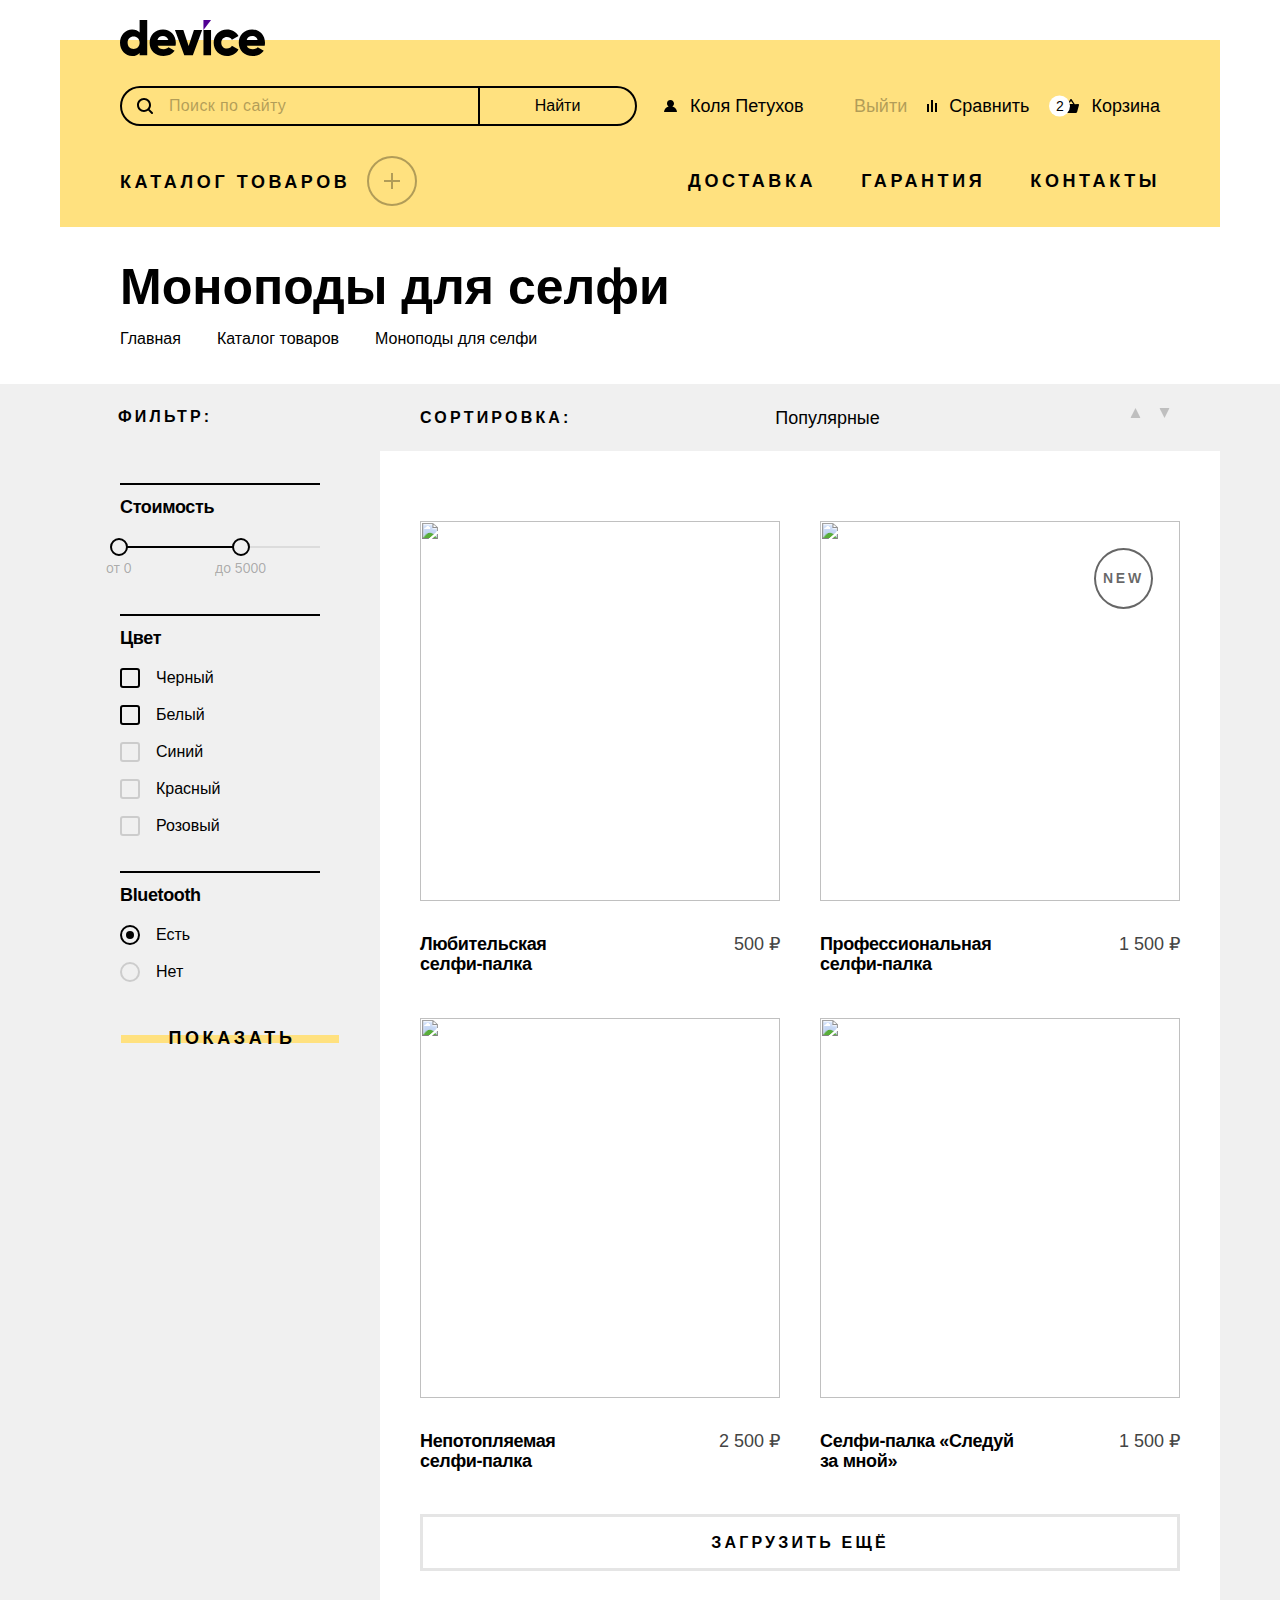
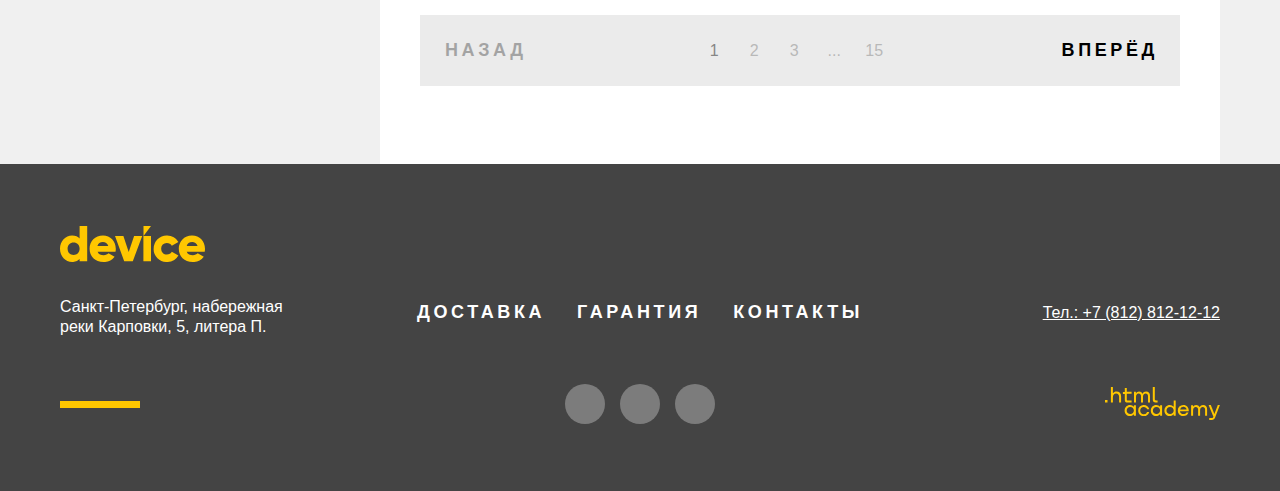
==== commit a18ad55f: "Pixel Perfect для каталога" ====
--- a/catalog.html
+++ b/catalog.html
@@ -136,20 +136,22 @@
                   <h3 class="filter-group-title">Стоимость</h3>
                   <div class="filter-range range">
                     <div class="range-container">
+                      <!-- Инлайновые стили для JS -->
                       <div class="range-base">
                         <div class="range-content range-content-min">
-                          <input class="range-input visually-hidden" id="min" type="number" value="0" name="min" aria-label="Минимальное значение">
+                          <input class="range-input visually-hidden" id="min" type="number" value="0" name="min" aria-label="Минимальное значение" tabindex="-1">
                           <button class="range-button range-button-min" type="button">
                             <span class="visually-hidden">Минимальное значение</span>
                           </button>
-                          <label class="range-value" for="min">от 0</label>
+                          <label class="range-value" for="min" tabindex="0">от 0</label>
                         </div>
+
                         <div class="range-content range-content-max">
-                          <input class="range-input visually-hidden" id="max" type="number" value="5000" name="max" aria-label="Максимальное значение">
+                          <input class="range-input visually-hidden" id="max" type="number" value="5000" name="max" aria-label="Максимальное значение" tabindex="-1">
                           <button class="range-button range-button-max" type="button">
                             <span class="visually-hidden">Максимальное значение</span>
                           </button>
-                          <label class="range-value" for="max">до 5000</label>
+                          <label class="range-value" for="max" tabindex="0">до 5000</label>
                         </div>
                       </div>
                     </div>
--- a/styles/styles.css
+++ b/styles/styles.css
@@ -687,7 +687,7 @@
 
 .slider-arrows {
   position: absolute;
-  top: 40%;
+  top: 41%;
   left: 30px;
 
   display: flex;
@@ -1151,6 +1151,11 @@
   color: var(--basic-dark);
 }
 
+.about-phone:focus {
+  outline: 2px solid var(--special-purple);
+  outline-offset: 2px;
+}
+
 /* SUBSCRIBE */
 .subscribe {
   padding: 66px 0 56px 0;
@@ -1168,6 +1173,8 @@
 
 /* По макету заголовок не прижат к краю контейнера, может, это ошибка дизайнера? */
 .subscribe-title {
+  padding-left: 7px;
+
   grid-column: 1 / span 2;
 }
 
@@ -1246,7 +1253,7 @@
 .catalog-container {
   display: grid;
 
-  grid-template-columns: auto 1fr;
+  grid-template-columns: 320px 1fr;
 }
 
 /* CATALOG-HEADER */
@@ -1276,6 +1283,19 @@
   text-decoration: none;
 }
 
+.breadcrumbs-link:hover {
+  opacity: 0.6;
+}
+
+.breadcrumbs-link:active {
+  opacity: 0.3;
+}
+
+.breadcrumbs-link:focus-visible {
+  outline: 2px solid var(--special-purple);
+  outline-offset: 2px;
+}
+
 .breadcrumbs-item {
   position: relative;
 
@@ -1299,7 +1319,7 @@
 
 /* FILTER */
 .filter {
-  padding: 23px 56px 25px 60px;
+  padding: 23px 38px 25px 58px;
 }
 
 .filter-form {
@@ -1342,6 +1362,10 @@
   letter-spacing: -0.36px;
 }
 
+.filter-group:first-child .filter-group-title {
+  margin-bottom: 29px;
+}
+
 .filter-group-title::before {
   content: "";
 
@@ -1353,15 +1377,193 @@
   background-color: var(--basic-black);
 }
 
+.range {
+  position: relative;
+}
+
+.filter-range {
+  padding-bottom: 33px;
+}
+
+.range-base {
+  position: relative;
+}
+
+.range-base::before,
+.range-base::after {
+  content: "";
+  position: absolute;
+  left: 0;
+
+  width: 200px;
+  height: 2px;
+
+  background-color: var(--basic-gray);
+}
+
+.range-base::before {
+  right: 0;
+  left: 0;
+}
+
+.range-base::after {
+  width: 119px;
+
+  background-color: var(--basic-black);
+}
+
+.range-content {
+  position: absolute;
+  top: -8px;
+  z-index: 1;
+
+  display: flex;
+  flex-direction: column;
+  align-items: center;
+}
+
+.range-button {
+  position: relative;
+
+  width: 18px;
+  height: 18px;
+  margin-bottom: 2px;
+
+  background-color: var(--basic-light);
+  border: 2px solid var(--basic-black);
+  border-radius: 50%;
+  cursor: pointer;
+}
+
+.range-button:hover {
+  border-color: rgba(0, 0, 0, 0.5);
+}
+
+.range-button:active {
+  background-color: var(--basic-black);
+}
+
+.range-button:focus::before {
+  content: "";
+  position: absolute;
+  top: -6px;
+  right: -6px;
+  bottom: -6px;
+  left: -6px;
+
+  border: 2px solid var(--special-purple);
+}
+
+.range-content-min {
+  left: -14px;
+}
+
+.range-content-max {
+  right: 74px;
+}
+
 .range-value {
   font-size: 14px;
   line-height: 20px;
   color: rgba(0, 0, 0, 0.3);
 }
 
+.range-value:focus {
+  outline: 2px solid var(--special-purple);
+  outline-offset: 2px;
+}
+
+.filter-label {
+  display: grid;
+  align-items: center;
+  width: fit-content;
+
+  gap: 16px;
+  grid-template-columns: auto 1fr;
+}
+
 .filter-label-text {
   font-size: 16px;
   line-height: 20px;
+}
+
+.filter-item:not(:last-child) {
+  margin-bottom: 17px;
+}
+
+.filter-input {
+  position: relative;
+
+  width: 20px;
+  height: 20px;
+  margin: 0;
+
+  background-color: transparent;
+  border: 2px solid #cccccc;
+  border-radius: 3px;
+  cursor: pointer;
+
+  appearance: none;
+}
+
+.filter-input[type="radio"] {
+  border-radius: 50%;
+}
+
+.filter-input:hover,
+.filter-input:hover + .filter-label-text {
+  opacity: 0.6;
+}
+
+.filter-input:active,
+.filter-input:active + .filter-label-text {
+  opacity: 0.3;
+}
+
+.filter-input:disabled,
+.filter-input:disabled + .filter-label-text {
+  opacity: 0.1;
+
+  pointer-events: none;
+}
+
+.filter-input:focus {
+  outline: none;
+}
+
+.filter-input:checked {
+  border-color: var(--basic-black);
+}
+
+.filter-input[type="checkbox"]:checked {
+  background-image: url("../images/checkbox-tick.svg");
+  background-repeat: no-repeat;
+  background-position: center;
+}
+
+.filter-input[type="radio"]:checked::before {
+  content: "";
+  position: absolute;
+  top: 50%;
+  left: 50%;
+
+  width: 8px;
+  height: 8px;
+
+  background-color: var(--basic-black);
+  border-radius: 50%;
+  transform: translate(-50%, -50%);
+}
+
+.filter-input:focus-visible::before {
+  content: "";
+  position: absolute;
+  top: -6px;
+  right: -6px;
+  bottom: -6px;
+  left: -6px;
+
+  border: 2px solid var(--special-purple);
 }
 
 /* SORTING */
@@ -1370,7 +1572,7 @@
   flex-wrap: wrap;
   justify-content: space-between;
   align-items: center;
-  padding: 20px 40px;
+  padding: 14px 40px;
 }
 
 .sort-select {
@@ -1380,6 +1582,74 @@
   font-size: 18px;
   line-height: 30px;
   font-family: inherit;
+
+  background-color: transparent;
+  background-image: url("../images/select-arrow.svg");
+  background-repeat: no-repeat;
+  background-position: center right;
+  border: none;
+
+  -webkit-appearance: none;
+  -moz-appearance: none;
+  appearance: none;
+}
+
+.sort-select:hover {
+  opacity: 0.6;
+}
+
+.sort-select:active {
+  opacity: 0.3;
+}
+
+.sort-select:focus-visible {
+  outline: 2px solid var(--special-purple);
+  outline-offset: 2px;
+}
+
+.sorting-dir {
+  display: flex;
+  align-items: center;
+}
+
+.sorting-dir-link {
+  position: relative;
+
+  display: inline-block;
+  padding: 15px;
+
+  background-image: url("../images/sort-up.svg");
+  background-repeat: no-repeat;
+  background-position: center;
+  background-size: 11px 10px;
+  opacity: 0.2;
+}
+
+.sorting-dir-link-desc {
+  transform: rotate(180deg);
+}
+
+.sorting-dir-link:hover {
+  opacity: 0.5;
+}
+
+.sorting-dir-link:active {
+  opacity: 1;
+}
+
+.sorting-dir-link:focus {
+  outline: none;
+}
+
+.sorting-dir-link:focus-visible::before {
+  content: "";
+  position: absolute;
+  top: -4px;
+  right: -4px;
+  bottom: -4px;
+  left: -4px;
+
+  border: 2px solid var(--special-purple);
 }
 
 /* CATALOG-PRODUCTS */
@@ -1391,7 +1661,7 @@
 
 .catalog-list {
   display: grid;
-  margin-bottom: 44px;
+  margin-bottom: 43px;
 
   gap: 44px 40px;
   grid-template-columns: repeat(2, 1fr);
@@ -1423,6 +1693,30 @@
   color: var(--basic-dark);
 }
 
+.catalog-item-new {
+  position: relative;
+}
+
+.catalog-link-new::after {
+  content: "new";
+  position: absolute;
+  top: 27px;
+  right: 27px;
+
+  padding: 20px 7px 20px;
+
+  font-weight: 800;
+  font-size: 14px;
+  line-height: 17px;
+  font-family: var(--font-raleway);
+  color: rgba(0, 0, 0, 0.6);
+  text-transform: uppercase;
+  letter-spacing: 2.8px;
+
+  border: 2px solid rgba(0, 0, 0, 0.6);
+  border-radius: 50%;
+}
+
 .catalog-item img {
   display: block;
   width: 100%;
@@ -1435,15 +1729,70 @@
   margin-bottom: 32px;
 }
 
+.catalog-image::after {
+  content: "";
+  position: absolute;
+  top: 0;
+  left: 0;
+  z-index: 2;
+
+  display: none;
+  width: 100%;
+  height: 100%;
+
+  background: rgba(240, 240, 240, 0.8);
+}
+
 .catalog-image-button {
   position: absolute;
+  top: 50%;
+  left: 50%;
+  z-index: 3;
 
   display: none;
+  padding: 0 35px;
+
+  transform: translate(-50%, -50%);
+}
+
+.catalog-image-button:hover {
+  background-color: transparent;
+}
+
+.catalog-image-button:hover::before {
+  display: block;
+}
+
+.catalog-image-button:active::before {
+  background-color: var(--special-yellow-dark);
+}
+
+.catalog-link:hover .catalog-description {
+  opacity: 0.6;
+}
+
+.catalog-link:hover .catalog-image::after,
+.catalog-link:hover .catalog-image-button {
+  display: block;
+}
+
+.catalog-link:active .catalog-description {
+  opacity: 0.3;
+}
+
+.catalog-link:focus-visible {
+  outline: 2px solid var(--special-purple);
+  outline-offset: 2px;
+}
+
+.catalog-link:active .catalog-image-button::before {
+  background-color: var(--special-yellow-dark);
 }
 
 .catalog-more {
   width: 100%;
   margin-bottom: 44px;
+  padding: 16px 0;
 
   font-size: 16px;
   line-height: 19px;
@@ -1455,7 +1804,6 @@
   display: flex;
   justify-content: space-between;
   align-items: center;
-  padding: 15px;
 
   background-color: var(--basic-light-gray);
 }
@@ -1485,10 +1833,25 @@
 
 .pagination-link-current {
   opacity: 0.6;
+
+  pointer-events: none;
+}
+
+.pagination-link:hover {
+  opacity: 1;
+}
+
+.pagination-link:active {
+  opacity: 0.1;
+}
+
+.pagination-link:focus {
+  outline: 2px solid var(--special-purple);
+  outline-offset: 2px;
 }
 
 .pagination-button {
-  padding: 10px;
+  padding: 25px;
 
   font-weight: 800;
   line-height: normal;
@@ -1497,16 +1860,32 @@
   text-transform: uppercase;
   text-decoration: none;
   letter-spacing: 3.6px;
-
-  opacity: 1;
 }
 
 .pagination-button-next {
-  padding: 7px;
-}
-
-.pagination-button-disabled {
-  opacity: 0.3;
+  padding-right: 22px;
+}
+
+.pagination-button:hover {
+  background-color: var(--basic-gray);
+}
+
+.pagination-button:active {
+  color: rgba(0, 0, 0, 0.3);
+
+  background-color: var(--basic-gray);
+}
+
+.pagination-button:focus-visible {
+  outline: 2px solid var(--special-purple);
+  outline-offset: 2px;
+}
+
+.pagination-button-disabled,
+.pagination-button:disabled {
+  opacity: 0.3;
+
+  pointer-events: none;
 }
 
 /* FOOTER */
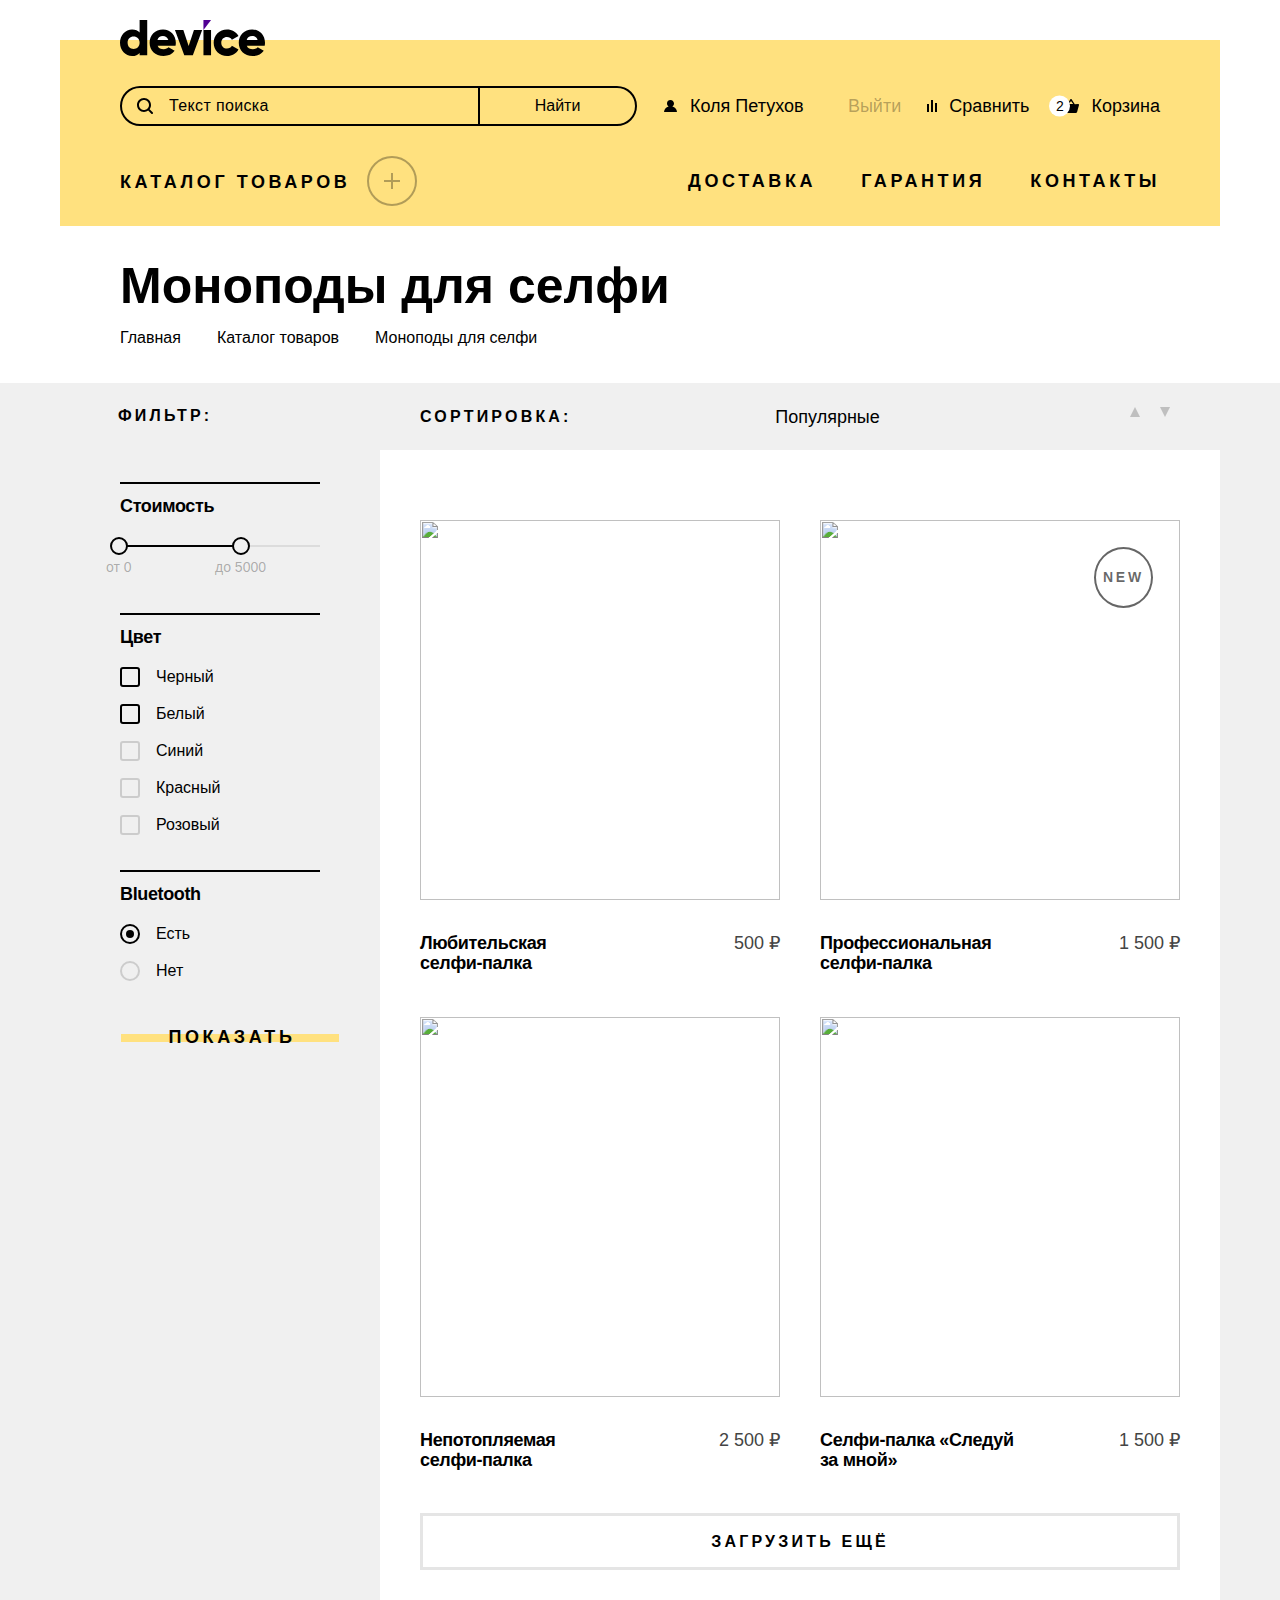
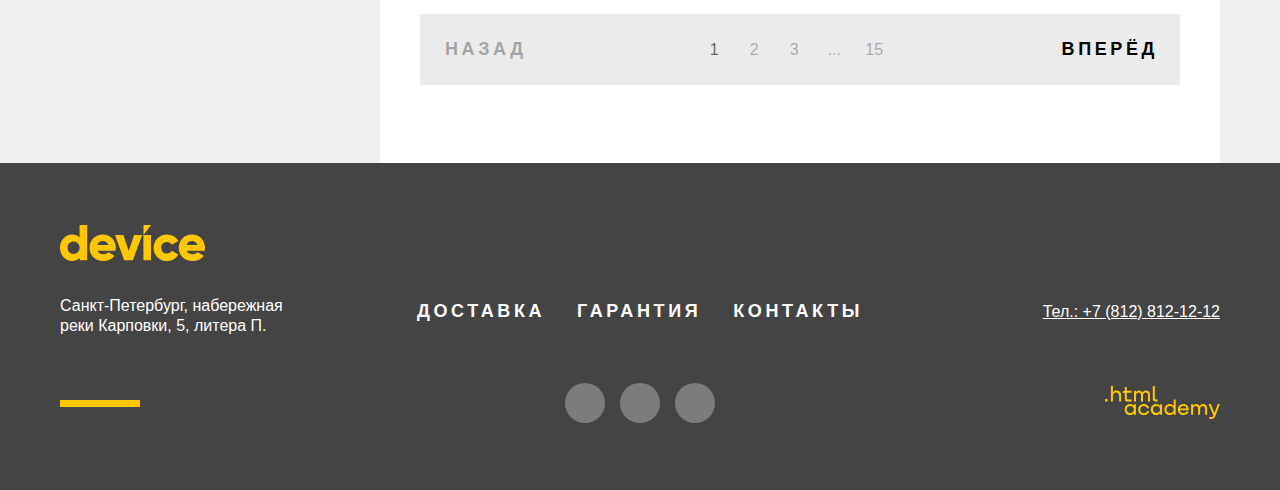
==== commit 12954c06: "Исправляет ошибки" ====
--- a/catalog.html
+++ b/catalog.html
@@ -3,7 +3,10 @@
 
   <head>
     <meta charset="UTF-8">
+    <meta http-equiv="X-UA-Compatible" content="IE=edge">
     <meta name="viewport" content="width=device-width, initial-scale=1.0">
+    <link rel="icon" href="favicon.ico">
+    <link rel="icon" type="image/png" sizes="32x32" href="images/favicon.png">
     <link href="styles/styles.css" rel="stylesheet">
     <title>HTML Academy: Девайс</title>
   </head>
@@ -23,7 +26,7 @@
             <form class="header-search search" method="GET" action="https://echo.htmlacademy.ru/">
               <label class="search-label" for="search">
                 <span class="visually-hidden">Нажмите для поиска по сайту</span>
-                <input class="search-input" type="search" name="search" id="search" placeholder="Поиск по сайту">
+                <input class="search-input" type="search" name="search" id="search" value="Текст поиска" placeholder="Поиск по сайту">
               </label>
               <button class="search-submit button button-dark" type="submit">Найти</button>
             </form>
@@ -46,6 +49,39 @@
                   <span class="user-link-num">2</span>
                   Корзина
                 </a>
+
+                <div class="cart-container">
+                  <ul class="cart-list list-reset">
+                    <li class="cart-item">
+                      <a class="cart-item-link" href="#">
+                        <h4 class="cart-item-title">Любительская <br>селфи-палка</h4>
+                      </a>
+
+                      <button class="cart-button-delete" type="button">
+                        <span class="visually-hidden">Удалить из корзины.</span>
+                      </button>
+                    </li>
+
+                    <li class="cart-item">
+                      <a class="cart-item-link" href="#">
+                        <h4 class="cart-item-title">Профессиональная <br>селфи-палка</h4>
+                      </a>
+
+                      <button class="cart-button-delete" type="button">
+                        <span class="visually-hidden">Удалить из корзины.</span>
+                      </button>
+                    </li>
+                  </ul>
+
+                  <div class="cart-total">
+                    <p class="cart-products">Товаров: <span class="cart-products-amount">2</span></p>
+                    <p class="cart-price">Сумма: <span class="cart-price-result">2000</span> ₽</p>
+                  </div>
+
+                  <div class="cart-open">
+                    <a class="button cart-button" href="#">Открыть корзину</a>
+                  </div>
+                </div>
               </li>
             </ul>
           </div>
@@ -136,7 +172,6 @@
                   <h3 class="filter-group-title">Стоимость</h3>
                   <div class="filter-range range">
                     <div class="range-container">
-                      <!-- Инлайновые стили для JS -->
                       <div class="range-base">
                         <div class="range-content range-content-min">
                           <input class="range-input visually-hidden" id="min" type="number" value="0" name="min" aria-label="Минимальное значение" tabindex="-1">
--- a/styles/styles.css
+++ b/styles/styles.css
@@ -48,7 +48,8 @@
 *,
 *::before,
 *::after {
-  box-sizing: border-box;
+  -webkit-box-sizing: border-box;
+          box-sizing: border-box;
 }
 
 html,
@@ -74,7 +75,8 @@
   max-width: 100%;
   height: auto;
 
-  object-fit: cover;
+  -o-object-fit: cover;
+     object-fit: cover;
 }
 
 .visually-hidden {
@@ -93,8 +95,13 @@
 }
 
 .page-container {
+  display: -webkit-box;
+  display: -ms-flexbox;
   display: flex;
-  flex-direction: column;
+  -webkit-box-orient: vertical;
+  -webkit-box-direction: normal;
+  -ms-flex-direction: column;
+      flex-direction: column;
   min-height: 100%;
 }
 
@@ -172,7 +179,9 @@
   height: 8px;
 
   background-color: var(--special-yellow-light);
-  transform: translateY(-50%);
+  -webkit-transform: translateY(-50%);
+      -ms-transform: translateY(-50%);
+          transform: translateY(-50%);
 }
 
 .button-light:hover::before,
@@ -230,10 +239,15 @@
 }
 
 .header-container {
-  padding: 0 60px 21px;
+  padding: 0 60px 20px;
 
   background-color: var(--special-yellow-light);
-  background-image: linear-gradient(
+  background-image: -o-linear-gradient(
+    top,
+    var(--basic-white) 20px,
+    var(--special-yellow-light) 20px
+  );
+  background-image:    linear-gradient(
     180deg,
     var(--basic-white) 20px,
     var(--special-yellow-light) 20px
@@ -245,6 +259,10 @@
   width: 145px;
   height: 36px;
   margin-bottom: 30px;
+
+  background-image: url("../images/logo-header.svg");
+  background-repeat: no-repeat;
+  background-size: 145px 36px;
 }
 
 .header-logo:hover {
@@ -261,28 +279,43 @@
 }
 
 .header-user-container {
-  display: grid;
+  display: -ms-grid;
+  display:     grid;
+  -webkit-box-align: center;
+  -ms-flex-align: center;
   align-items: center;
   margin-bottom: 30px;
 
   gap: 26px;
+  -ms-grid-columns: 517px 26px 1fr;
   grid-template-columns: 517px 1fr;
 }
 
 .navigation-list {
+  display: -webkit-box;
+  display: -ms-flexbox;
   display: flex;
-  flex-wrap: wrap;
+  -ms-flex-wrap: wrap;
+      flex-wrap: wrap;
+  -webkit-box-pack: end;
+  -ms-flex-pack: end;
   justify-content: end;
+  -webkit-box-align: center;
+  -ms-flex-align: center;
   align-items: center;
 
-  gap: 45px;
+  gap: 0 45px;
 }
 
 .search {
-  display: grid;
+  display: -ms-grid;
+  display:     grid;
+  -webkit-box-align: start;
+  -ms-flex-align: start;
   align-items: start;
   width: 517px;
 
+  -ms-grid-columns: 1fr auto;
   grid-template-columns: 1fr auto;
 }
 
@@ -321,7 +354,6 @@
   border-radius: 0 50px 50px 0;
 }
 
-.search-submit:focus,
 .search-submit:focus-visible {
   outline: none;
 }
@@ -357,13 +389,37 @@
   border-radius: 50px 0 0 50px;
 }
 
+.search-input::-webkit-input-placeholder {
+  color: var(--basic-black);
+
+  opacity: 0.3;
+}
+
+.search-input::-moz-placeholder {
+  color: var(--basic-black);
+
+  opacity: 0.3;
+}
+
+.search-input:-ms-input-placeholder {
+  color: var(--basic-black);
+
+  opacity: 0.3;
+}
+
+.search-input::-ms-input-placeholder {
+  color: var(--basic-black);
+
+  opacity: 0.3;
+}
+
 .search-input::placeholder {
   color: var(--basic-black);
 
   opacity: 0.3;
 }
 
-.search-input:focus {
+.search-input:focus-visible {
   outline: none;
 }
 
@@ -374,10 +430,17 @@
 }
 
 .user-list {
+  display: -webkit-box;
+  display: -ms-flexbox;
   display: flex;
-  flex-wrap: wrap;
-
-  gap: 20px;
+  -ms-flex-wrap: wrap;
+      flex-wrap: wrap;
+
+  gap: 0 20px;
+}
+
+.user-item {
+  padding: 5px 0;
 }
 
 .user-link {
@@ -410,14 +473,24 @@
 
 .user-link-logout {
   padding: 0;
-
-  opacity: 0.3;
+  padding-right: 6px;
+
+  color: rgba(0, 0, 0, 0.3);
 }
 
 .user-link-compare {
   padding-left: 22px;
 
   background-image: url("../images/compare.svg");
+}
+
+.user-item-cart {
+  position: relative;
+}
+
+.user-item-cart:hover .cart-container,
+.user-item-cart:focus-within .cart-container {
+  display: block;
 }
 
 .user-link-cart {
@@ -443,7 +516,200 @@
 
   background-color: var(--basic-white);
   border-radius: 50%;
-  transform: translateY(-50%);
+  -webkit-transform: translateY(-50%);
+      -ms-transform: translateY(-50%);
+          transform: translateY(-50%);
+}
+
+.cart-container {
+  position: absolute;
+  top: 38px;
+  right: -68%;
+  z-index: 2;
+
+  display: none;
+  width: 320px;
+
+  color: var(--basic-white);
+
+  background-color: var(--basic-black);
+}
+
+.cart-container::before {
+  content: "";
+  position: absolute;
+  top: -6px;
+  left: 50%;
+
+  width: 14px;
+  height: 6px;
+
+  background-image: url("../images/popover-arrow.svg");
+  background-repeat: no-repeat;
+  background-size: 14px 6px;
+  -webkit-transform: translateX(-50%);
+      -ms-transform: translateX(-50%);
+          transform: translateX(-50%);
+}
+
+.cart-item {
+  position: relative;
+
+  display: -ms-grid;
+  display:     grid;
+  -webkit-box-align: start;
+  -ms-flex-align: start;
+  align-items: start;
+  padding: 20px 20px 24px;
+
+  -ms-grid-columns: 1fr auto;
+  grid-template-columns: 1fr auto;
+}
+
+.cart-item-link {
+  position: relative;
+
+  margin-right: auto;
+
+  color: inherit;
+  text-decoration: none;
+}
+
+.cart-item-link::before {
+  content: "";
+  position: absolute;
+
+  width: 39px;
+  height: 42px;
+
+  background-repeat: no-repeat;
+  background-position: left center;
+  background-size: 39px 42px;
+}
+
+.cart-item:first-child .cart-item-link::before {
+  background-image: url("../images/catalog-products/product-1.jpg");
+}
+
+.cart-item:last-child .cart-item-link::before {
+  background-image: url("../images/catalog-products/product-2.jpg");
+}
+
+.cart-item-link:hover {
+  opacity: 0.6;
+}
+
+.cart-item-link:active {
+  opacity: 0.3;
+}
+
+.cart-item-link:focus-visible {
+  outline: 2px solid var(--special-purple);
+  outline-offset: 2px;
+}
+
+.cart-item-title {
+  margin: 0;
+  padding: 0;
+  padding-left: 62px;
+
+  font-weight: 400;
+  font-size: 16px;
+  line-height: 20px;
+}
+
+.cart-button-delete {
+  padding: 5px;
+
+  background-color: transparent;
+  border: none;
+  cursor: pointer;
+}
+
+.cart-button-delete::before,
+.cart-button-delete::after {
+  content: "";
+  position: absolute;
+  top: 25px;
+  right: 20px;
+
+  width: 13px;
+  height: 1px;
+
+  background-color: var(--basic-white);
+}
+
+.cart-button-delete::before {
+  -webkit-transform: rotate(45deg);
+      -ms-transform: rotate(45deg);
+          transform: rotate(45deg);
+}
+
+.cart-button-delete::after {
+  -webkit-transform: rotate(-45deg);
+      -ms-transform: rotate(-45deg);
+          transform: rotate(-45deg);
+}
+
+.cart-button-delete:hover {
+  opacity: 0.6;
+}
+
+.cart-button-delete:active {
+  opacity: 0.3;
+}
+
+.cart-button-delete:focus-visible {
+  outline: 2px solid var(--special-purple);
+  outline-offset: 2px;
+}
+
+.cart-total {
+  display: -webkit-box;
+  display: -ms-flexbox;
+  display: flex;
+  -webkit-box-pack: justify;
+  -ms-flex-pack: justify;
+  justify-content: space-between;
+  padding: 12px 20px;
+
+  background-color: #1a1a1a;
+}
+
+.cart-total p {
+  margin: 0;
+  padding: 0;
+
+  font-size: 16px;
+  line-height: 20px;
+}
+
+.cart-open {
+  padding: 18px 20px 20px;
+}
+
+.cart-button {
+  padding: 15px 23px;
+
+  background-color: var(--basic-white);
+  border: none;
+}
+
+.cart-button:hover {
+  background-color: var(--special-yellow-light);
+}
+
+.cart-button:active {
+  color: rgba(0, 0, 0, 0.3);
+
+  opacity: 1;
+}
+
+.cart-button:disabled,
+.cart-button-disabled {
+  color: rgba(0, 0, 0, 0.3);
+
+  pointer-events: none;
 }
 
 .user-item:first-child {
@@ -463,15 +729,19 @@
 }
 
 .navigation-link-current {
-  text-decoration: 2px;
+  -webkit-text-decoration: 2px;
+          text-decoration: 2px;
 
   outline: none;
 
   pointer-events: none;
 
-  text-decoration-color: inherit;
-  text-decoration-line: underline;
-  text-decoration-style: solid;
+  -webkit-text-decoration-color: inherit;
+          text-decoration-color: inherit;
+  -webkit-text-decoration-line: underline;
+          text-decoration-line: underline;
+  -webkit-text-decoration-style: solid;
+          text-decoration-style: solid;
   text-underline-offset: 8px;
 }
 
@@ -502,7 +772,7 @@
 
 .navigation-link-catalog {
   position: relative;
-  z-index: 11;
+  z-index: 1;
 
   padding: 16px 67px 13px 0;
 }
@@ -516,9 +786,6 @@
   position: absolute;
   top: 0;
   right: 0;
-  /* display: flex;
-  justify-content: center;
-  align-items: center; */
 
   width: 50px;
   height: 50px;
@@ -544,16 +811,20 @@
   height: 2px;
 
   background-color: var(--basic-black);
-  transform: translate(-50%, -50%); /**/
+  -webkit-transform: translate(-50%, -50%);
+      -ms-transform: translate(-50%, -50%);
+          transform: translate(-50%, -50%);
 }
 
 .navigation-link-catalog span::after {
-  transform: translate(-50%, -50%) rotate(90deg);
+  -webkit-transform: translate(-50%, -50%) rotate(90deg);
+      -ms-transform: translate(-50%, -50%) rotate(90deg);
+          transform: translate(-50%, -50%) rotate(90deg);
 }
 
 .submenu {
   position: absolute;
-  top: 100%;
+  top: 109%;
   right: 0;
   left: 0;
   z-index: 10;
@@ -587,8 +858,10 @@
 }
 
 .navigation-item-catalog-active,
-.navigation-item-catalog:hover .submenu {
-  display: grid;
+.navigation-item-catalog:hover .submenu,
+.navigation-item-catalog:focus-within .submenu {
+  display: -ms-grid;
+  display:     grid;
 }
 
 .navigation-link-catalog:hover span::after,
@@ -605,6 +878,8 @@
 
 /* MAIN */
 main {
+  -webkit-box-flex: 1;
+  -ms-flex-positive: 1;
   flex-grow: 1;
 }
 
@@ -618,7 +893,12 @@
   position: relative;
 
   background-color: var(--special-yellow-light);
-  background-image: linear-gradient(
+  background-image: -o-linear-gradient(
+    top,
+    var(--special-yellow-light) 131px,
+    var(--basic-white) 131px
+  );
+  background-image:    linear-gradient(
     180deg,
     var(--special-yellow-light) 131px,
     var(--basic-white) 131px
@@ -637,11 +917,13 @@
   counter-increment: slider;
 
   gap: 40px;
+  -ms-grid-columns: 1fr 40px 1fr;
   grid-template-columns: repeat(2, 1fr);
 }
 
 .slider-item-active {
-  display: grid;
+  display: -ms-grid;
+  display:     grid;
 }
 
 .slider-item::before {
@@ -690,11 +972,17 @@
   top: 41%;
   left: 30px;
 
+  display: -webkit-box;
+  display: -ms-flexbox;
   display: flex;
+  -webkit-box-pack: justify;
+  -ms-flex-pack: justify;
   justify-content: space-between;
   width: 530px;
 
-  transform: translateY(-50%);
+  -webkit-transform: translateY(-50%);
+      -ms-transform: translateY(-50%);
+          transform: translateY(-50%);
 }
 
 .slider-arrow {
@@ -710,7 +998,8 @@
 }
 
 .slider-arrow-next {
-  transform: rotateY(180deg);
+  -webkit-transform: rotateY(180deg);
+          transform: rotateY(180deg);
 }
 
 .slider-arrow:hover {
@@ -735,9 +1024,15 @@
 .bullets-list {
   position: relative;
 
+  display: -webkit-box;
+  display: -ms-flexbox;
   display: flex;
-  flex-wrap: wrap;
+  -ms-flex-wrap: wrap;
+      flex-wrap: wrap;
+  -webkit-box-pack: center;
+  -ms-flex-pack: center;
   justify-content: center;
+  -ms-flex-line-pack: start;
   align-content: start;
   margin-top: -10px;
 
@@ -769,7 +1064,7 @@
   opacity: 0.3;
 }
 
-.bullets-link:focus {
+.bullets-link:focus-visible {
   outline: none;
 }
 
@@ -791,16 +1086,24 @@
 }
 
 .slider-params {
+  display: -webkit-box;
+  display: -ms-flexbox;
   display: flex;
-  flex-wrap: wrap;
+  -ms-flex-wrap: wrap;
+      flex-wrap: wrap;
   margin: 0;
 
   gap: 20px;
 }
 
 .slider-params-item {
+  display: -webkit-box;
+  display: -ms-flexbox;
   display: flex;
-  flex-direction: column-reverse;
+  -webkit-box-orient: vertical;
+  -webkit-box-direction: reverse;
+  -ms-flex-direction: column-reverse;
+      flex-direction: column-reverse;
 }
 
 .slider-value {
@@ -819,9 +1122,11 @@
 }
 
 .categories-list {
-  display: grid;
+  display: -ms-grid;
+  display:     grid;
 
   gap: 40px;
+  -ms-grid-columns: 1fr 40px 1fr 40px 1fr 40px 1fr 40px 1fr 40px 1fr;
   grid-template-columns: repeat(6, 1fr);
 }
 
@@ -896,7 +1201,19 @@
   padding: 13px 0 70px 0;
 
   background-color: var(--basic-light);
-  background-image: linear-gradient(
+  background-image: -webkit-gradient(
+    linear,
+    left bottom,
+    left top,
+    color-stop(71%, var(--basic-light)),
+    color-stop(71%, var(--basic-white))
+  );
+  background-image: -o-linear-gradient(
+    bottom,
+    var(--basic-light) 71%,
+    var(--basic-white) 71%
+  );
+  background-image:    linear-gradient(
     0deg,
     var(--basic-light) 71%,
     var(--basic-white) 71%
@@ -904,15 +1221,24 @@
 }
 
 .services-container {
-  display: grid;
+  display: -ms-grid;
+  display:     grid;
+  -webkit-box-align: start;
+  -ms-flex-align: start;
   align-items: start;
 
+  -ms-grid-columns: 287px 1fr;
   grid-template-columns: 287px 1fr;
 }
 
 .services-tabs {
+  display: -webkit-box;
+  display: -ms-flexbox;
   display: flex;
-  flex-direction: column;
+  -webkit-box-orient: vertical;
+  -webkit-box-direction: normal;
+  -ms-flex-direction: column;
+      flex-direction: column;
   padding: 64px 0;
 
   border-right: 7px solid var(--basic-black);
@@ -1019,7 +1345,9 @@
   background-color: transparent;
   background-image: url("../images/tooltip.svg");
   background-repeat: no-repeat;
-  transform: translate(-50%, -50%);
+  -webkit-transform: translate(-50%, -50%);
+      -ms-transform: translate(-50%, -50%);
+          transform: translate(-50%, -50%);
   opacity: 0.3;
 }
 
@@ -1033,7 +1361,9 @@
 
   background-color: rgba(220, 220, 220, 0.5);
   border-radius: 50%;
-  transform: translateY(-50%);
+  -webkit-transform: translateY(-50%);
+      -ms-transform: translateY(-50%);
+          transform: translateY(-50%);
 }
 
 .delivery-link:hover::before {
@@ -1055,20 +1385,25 @@
 
 /* ABOUT */
 .about {
-  display: grid;
-  /* margin-bottom: 68px;
- */
+  display: -ms-grid;
+  display:     grid;
   padding-bottom: 19px;
 
   gap: 20px 95px;
+  -ms-grid-columns: 1fr 95px 1fr;
   grid-template-columns: repeat(2, 1fr);
 }
 
 .about-section {
   position: relative;
 
+  display: -webkit-box;
+  display: -ms-flexbox;
   display: flex;
-  flex-direction: column;
+  -webkit-box-orient: vertical;
+  -webkit-box-direction: normal;
+  -ms-flex-direction: column;
+      flex-direction: column;
   padding: 48px 0;
 
   gap: 30px;
@@ -1122,7 +1457,9 @@
 
   background-color: var(--special-yellow-dark);
   border-radius: 50%;
-  transform: translateY(-50%);
+  -webkit-transform: translateY(-50%);
+      -ms-transform: translateY(-50%);
+          transform: translateY(-50%);
 }
 
 .about-button {
@@ -1151,7 +1488,7 @@
   color: var(--basic-dark);
 }
 
-.about-phone:focus {
+.about-phone:focus-visible {
   outline: 2px solid var(--special-purple);
   outline-offset: 2px;
 }
@@ -1164,25 +1501,34 @@
 }
 
 .subscribe-container {
-  display: grid;
+  display: -ms-grid;
+  display:     grid;
+  -webkit-box-align: center;
+  -ms-flex-align: center;
   align-items: center;
 
   gap: 144px 56px;
+  -ms-grid-columns: 1fr 56px 1fr 56px 1fr 56px 1fr;
   grid-template-columns: repeat(4, 1fr);
 }
 
-/* По макету заголовок не прижат к краю контейнера, может, это ошибка дизайнера? */
 .subscribe-title {
   padding-left: 7px;
 
-  grid-column: 1 / span 2;
+  -ms-grid-column: 1;
+      grid-column: 1 / span 2;
+  -ms-grid-column-span: 2;
 }
 
 .subscribe-form {
-  display: grid;
+  display: -ms-grid;
+  display:     grid;
   max-width: 810px;
 
-  grid-column: 1 / span 3;
+  -ms-grid-column: 1;
+      grid-column: 1 / span 3;
+  -ms-grid-column-span: 3;
+  -ms-grid-columns: 1fr auto;
   grid-template-columns: 1fr auto;
 }
 
@@ -1193,6 +1539,7 @@
   color: var(--basic-dark);
 
   grid-column: span 2 / -1;
+  -ms-grid-column-span: 2;
 }
 
 .subscribe-input {
@@ -1210,13 +1557,37 @@
   border-bottom: 3px solid #c4c4c4;
 }
 
+.subscribe-input::-webkit-input-placeholder {
+  color: var(--basic-dark);
+
+  opacity: 0.5;
+}
+
+.subscribe-input::-moz-placeholder {
+  color: var(--basic-dark);
+
+  opacity: 0.5;
+}
+
+.subscribe-input:-ms-input-placeholder {
+  color: var(--basic-dark);
+
+  opacity: 0.5;
+}
+
+.subscribe-input::-ms-input-placeholder {
+  color: var(--basic-dark);
+
+  opacity: 0.5;
+}
+
 .subscribe-input::placeholder {
   color: var(--basic-dark);
 
   opacity: 0.5;
 }
 
-.subscribe-input:focus {
+.subscribe-input:focus-visible {
   background-color: var(--basic-gray);
   outline: none;
 }
@@ -1225,6 +1596,10 @@
   opacity: 0.3;
 
   pointer-events: none;
+}
+
+.form-input-error {
+  border-bottom-color: var(--status-error);
 }
 
 .subscribe-submit {
@@ -1243,6 +1618,7 @@
   background-position: center left;
 
   grid-column: span 1 / -1;
+  -ms-grid-column-span: 1;
 }
 
 /* CATALOG */
@@ -1251,8 +1627,10 @@
 }
 
 .catalog-container {
-  display: grid;
-
+  display: -ms-grid;
+  display:     grid;
+
+  -ms-grid-columns: 320px 1fr;
   grid-template-columns: 320px 1fr;
 }
 
@@ -1270,8 +1648,11 @@
 }
 
 .breadcrumbs {
+  display: -webkit-box;
+  display: -ms-flexbox;
   display: flex;
-  flex-wrap: wrap;
+  -ms-flex-wrap: wrap;
+      flex-wrap: wrap;
 
   gap: 5px 36px;
 }
@@ -1323,8 +1704,13 @@
 }
 
 .filter-form {
+  display: -webkit-box;
+  display: -ms-flexbox;
   display: flex;
-  flex-direction: column;
+  -webkit-box-orient: vertical;
+  -webkit-box-direction: normal;
+  -ms-flex-direction: column;
+      flex-direction: column;
 
   gap: 35px;
 }
@@ -1417,8 +1803,15 @@
   top: -8px;
   z-index: 1;
 
+  display: -webkit-box;
+  display: -ms-flexbox;
   display: flex;
-  flex-direction: column;
+  -webkit-box-orient: vertical;
+  -webkit-box-direction: normal;
+  -ms-flex-direction: column;
+      flex-direction: column;
+  -webkit-box-align: center;
+  -ms-flex-align: center;
   align-items: center;
 }
 
@@ -1468,17 +1861,22 @@
   color: rgba(0, 0, 0, 0.3);
 }
 
-.range-value:focus {
+.range-value:focus-visible {
   outline: 2px solid var(--special-purple);
   outline-offset: 2px;
 }
 
 .filter-label {
-  display: grid;
+  display: -ms-grid;
+  display:     grid;
+  -webkit-box-align: center;
+  -ms-flex-align: center;
   align-items: center;
-  width: fit-content;
+
+  cursor: pointer;
 
   gap: 16px;
+  -ms-grid-columns: auto 16px 1fr;
   grid-template-columns: auto 1fr;
 }
 
@@ -1503,7 +1901,9 @@
   border-radius: 3px;
   cursor: pointer;
 
-  appearance: none;
+  -webkit-appearance: none;
+     -moz-appearance: none;
+          appearance: none;
 }
 
 .filter-input[type="radio"] {
@@ -1527,7 +1927,7 @@
   pointer-events: none;
 }
 
-.filter-input:focus {
+.filter-input:focus-visible {
   outline: none;
 }
 
@@ -1552,10 +1952,13 @@
 
   background-color: var(--basic-black);
   border-radius: 50%;
-  transform: translate(-50%, -50%);
-}
-
-.filter-input:focus-visible::before {
+  -webkit-transform: translate(-50%, -50%);
+      -ms-transform: translate(-50%, -50%);
+          transform: translate(-50%, -50%);
+}
+
+.filter-input[type="checkbox"]:focus-visible::before,
+.filter-input[type="radio"]:focus-visible::after {
   content: "";
   position: absolute;
   top: -6px;
@@ -1568,9 +1971,16 @@
 
 /* SORTING */
 .sorting {
+  display: -webkit-box;
+  display: -ms-flexbox;
   display: flex;
-  flex-wrap: wrap;
+  -ms-flex-wrap: wrap;
+      flex-wrap: wrap;
+  -webkit-box-pack: justify;
+  -ms-flex-pack: justify;
   justify-content: space-between;
+  -webkit-box-align: center;
+  -ms-flex-align: center;
   align-items: center;
   padding: 14px 40px;
 }
@@ -1590,8 +2000,8 @@
   border: none;
 
   -webkit-appearance: none;
-  -moz-appearance: none;
-  appearance: none;
+     -moz-appearance: none;
+          appearance: none;
 }
 
 .sort-select:hover {
@@ -1608,7 +2018,11 @@
 }
 
 .sorting-dir {
+  display: -webkit-box;
+  display: -ms-flexbox;
   display: flex;
+  -webkit-box-align: center;
+  -ms-flex-align: center;
   align-items: center;
 }
 
@@ -1617,39 +2031,42 @@
 
   display: inline-block;
   padding: 15px;
+}
+
+.sorting-dir-link-desc {
+  -webkit-transform: rotate(180deg);
+      -ms-transform: rotate(180deg);
+          transform: rotate(180deg);
+}
+
+.sorting-dir-link::before {
+  content: "";
+  position: absolute;
+  top: 50%;
+  left: 50%;
+
+  width: 11px;
+  height: 10px;
 
   background-image: url("../images/sort-up.svg");
   background-repeat: no-repeat;
-  background-position: center;
   background-size: 11px 10px;
+  -webkit-transform: translate(-50%, -50%);
+      -ms-transform: translate(-50%, -50%);
+          transform: translate(-50%, -50%);
   opacity: 0.2;
 }
 
-.sorting-dir-link-desc {
-  transform: rotate(180deg);
-}
-
-.sorting-dir-link:hover {
+.sorting-dir-link:hover::before {
   opacity: 0.5;
 }
 
-.sorting-dir-link:active {
+.sorting-dir-link:active::before {
   opacity: 1;
 }
 
-.sorting-dir-link:focus {
-  outline: none;
-}
-
-.sorting-dir-link:focus-visible::before {
-  content: "";
-  position: absolute;
-  top: -4px;
-  right: -4px;
-  bottom: -4px;
-  left: -4px;
-
-  border: 2px solid var(--special-purple);
+.sorting-dir-link:focus-visible {
+  outline: 2px solid var(--special-purple);
 }
 
 /* CATALOG-PRODUCTS */
@@ -1660,10 +2077,12 @@
 }
 
 .catalog-list {
-  display: grid;
+  display: -ms-grid;
+  display:     grid;
   margin-bottom: 43px;
 
   gap: 44px 40px;
+  -ms-grid-columns: 1fr 40px 1fr;
   grid-template-columns: repeat(2, 1fr);
 }
 
@@ -1677,8 +2096,14 @@
 }
 
 .catalog-description {
+  display: -webkit-box;
+  display: -ms-flexbox;
   display: flex;
+  -webkit-box-pack: justify;
+  -ms-flex-pack: justify;
   justify-content: space-between;
+  -webkit-box-align: first baseline;
+  -ms-flex-align: first baseline;
   align-items: first baseline;
 }
 
@@ -1752,7 +2177,9 @@
   display: none;
   padding: 0 35px;
 
-  transform: translate(-50%, -50%);
+  -webkit-transform: translate(-50%, -50%);
+      -ms-transform: translate(-50%, -50%);
+          transform: translate(-50%, -50%);
 }
 
 .catalog-image-button:hover {
@@ -1801,23 +2228,42 @@
 
 /* PAGINATION */
 .pagination {
+  display: -webkit-box;
+  display: -ms-flexbox;
   display: flex;
+  -webkit-box-pack: justify;
+  -ms-flex-pack: justify;
   justify-content: space-between;
+  -webkit-box-align: center;
+  -ms-flex-align: center;
   align-items: center;
 
   background-color: var(--basic-light-gray);
 }
 
 .pagination-list {
+  display: -webkit-box;
+  display: -ms-flexbox;
   display: flex;
-  flex-wrap: wrap;
+  -ms-flex-wrap: wrap;
+      flex-wrap: wrap;
+  -webkit-box-pack: center;
+  -ms-flex-pack: center;
   justify-content: center;
+  -webkit-box-align: center;
+  -ms-flex-align: center;
   align-items: center;
 }
 
 .pagination-link {
+  display: -webkit-box;
+  display: -ms-flexbox;
   display: flex;
+  -webkit-box-pack: center;
+  -ms-flex-pack: center;
   justify-content: center;
+  -webkit-box-align: center;
+  -ms-flex-align: center;
   align-items: center;
   min-width: 40px;
   min-height: 40px;
@@ -1826,28 +2272,26 @@
   line-height: 20px;
   text-align: center;
   color: var(--basic-dark);
+  color: rgba(0, 0, 0, 0.3);
   text-decoration: none;
-
-  opacity: 0.3;
 }
 
 .pagination-link-current {
-  opacity: 0.6;
+  color: rgba(0, 0, 0, 0.6);
 
   pointer-events: none;
 }
 
 .pagination-link:hover {
-  opacity: 1;
+  color: var(--basic-black);
 }
 
 .pagination-link:active {
-  opacity: 0.1;
-}
-
-.pagination-link:focus {
+  color: rgba(0, 0, 0, 0.1);
+}
+
+.pagination-link:focus-visible {
   outline: 2px solid var(--special-purple);
-  outline-offset: 2px;
 }
 
 .pagination-button {
@@ -1902,6 +2346,10 @@
   width: 145px;
   height: 36px;
   margin-bottom: 35px;
+
+  background-image: url("../images/logo-footer.svg");
+  background-repeat: no-repeat;
+  background-size: 145px 36px;
 }
 
 .footer-logo:hover {
@@ -1918,9 +2366,11 @@
 }
 
 .footer-content {
-  display: grid;
+  display: -ms-grid;
+  display:     grid;
 
   gap: 50px 20px;
+  -ms-grid-columns: 260px 20px 1fr 20px 260px;
   grid-template-columns: 260px 1fr 260px;
 }
 
@@ -1951,10 +2401,12 @@
 }
 
 .footer-navigation-list {
+  -webkit-box-pack: center;
+  -ms-flex-pack: center;
   justify-content: center;
   margin-bottom: 57px;
 
-  gap: 32px;
+  gap: 0 32px;
 }
 
 .footer .navigation-link {
@@ -1967,9 +2419,12 @@
   outline: none;
   opacity: 1;
 
-  text-decoration-color: inherit;
-  text-decoration-line: underline;
-  text-decoration-style: solid;
+  -webkit-text-decoration-color: inherit;
+          text-decoration-color: inherit;
+  -webkit-text-decoration-line: underline;
+          text-decoration-line: underline;
+  -webkit-text-decoration-style: solid;
+          text-decoration-style: solid;
   text-decoration-thickness: 2px;
   text-underline-offset: 8px;
 }
@@ -1981,8 +2436,13 @@
 }
 
 .social-list {
+  display: -webkit-box;
+  display: -ms-flexbox;
   display: flex;
-  flex-wrap: wrap;
+  -ms-flex-wrap: wrap;
+      flex-wrap: wrap;
+  -webkit-box-pack: center;
+  -ms-flex-pack: center;
   justify-content: center;
 
   gap: 15px;
@@ -2022,7 +2482,7 @@
   bottom: -4px;
   left: -4px;
 
-  border: 2px solid #af4fff;
+  border: 2px solid var(--special-purple);
 }
 
 .social-link-telegram {
@@ -2095,7 +2555,425 @@
   fill: var(--basic-white);
 }
 
-.footer-author-link:focus {
+.footer-author-link:focus-visible {
   outline: 2px solid var(--special-purple);
   outline-offset: 2px;
 }
+
+/* MODAL */
+.modal-container {
+  position: fixed;
+  top: 0;
+  left: 0;
+  z-index: 5;
+
+  display: -webkit-box;
+  display: -ms-flexbox;
+  display: flex;
+  width: 100%;
+  height: 100%;
+
+  background-color: rgba(240, 240, 240, 0.9);
+}
+
+.modal-container-close {
+  display: none;
+}
+
+.modal {
+  position: relative;
+
+  margin: auto;
+  padding: 63px 70px;
+
+  background-color: var(--basic-white);
+  border: 10px solid var(--basic-black);
+}
+
+.modal-delivery {
+  width: 920px;
+}
+
+.modal-close-button {
+  position: absolute;
+  top: 84px;
+  right: 94px;
+
+  background-color: transparent;
+  border: none;
+  cursor: pointer;
+}
+
+.modal-close-button::before,
+.modal-close-button::after {
+  content: "";
+  position: absolute;
+
+  width: 32px;
+  height: 4px;
+
+  background-color: var(--basic-black);
+}
+
+.modal-close-button::after {
+  -webkit-transform: rotate(45deg);
+      -ms-transform: rotate(45deg);
+          transform: rotate(45deg);
+}
+
+.modal-close-button::before {
+  -webkit-transform: rotate(-45deg);
+      -ms-transform: rotate(-45deg);
+          transform: rotate(-45deg);
+}
+
+.modal-close-button:hover {
+  opacity: 0.6;
+}
+
+.modal-close-button:active {
+  opacity: 0.3;
+}
+
+.modal-close-button:focus-visible {
+  outline: 2px solid var(--special-purple);
+  outline-offset: 2px;
+}
+
+.modal-title {
+  margin-bottom: 42px;
+}
+
+.modal-form {
+  display: -ms-grid;
+  display:     grid;
+
+  gap: 42px 13px;
+  -ms-grid-columns: 1fr 13px 1fr 13px 1fr 13px 1fr;
+  grid-template-columns: repeat(4, 1fr);
+}
+
+.modal-field-wrapper {
+  display: -webkit-box;
+  display: -ms-flexbox;
+  display: flex;
+  -webkit-box-orient: vertical;
+  -webkit-box-direction: normal;
+  -ms-flex-direction: column;
+      flex-direction: column;
+  max-width: 360px;
+}
+
+.modal-field-wrapper label {
+  display: -webkit-box;
+  display: -ms-flexbox;
+  display: flex;
+  -webkit-box-orient: vertical;
+  -webkit-box-direction: normal;
+  -ms-flex-direction: column;
+      flex-direction: column;
+}
+
+.modal-field-error .modal-input {
+  border-color: var(--status-error);
+}
+
+.modal-field-error .field-hint {
+  color: var(--status-error);
+}
+
+.username-field-wrapper {
+  -ms-grid-column: 1;
+      grid-column: 1 / span 2;
+  -ms-grid-column-span: 2;
+}
+
+.username-field-wrapper .modal-input {
+  background-image: url("../images/modal/modal-user.svg");
+  background-repeat: no-repeat;
+  background-position: right 18px center;
+  background-size: 15px 12px;
+}
+
+.email-field-wrapper {
+  grid-column: span 2 / -1;
+  -ms-grid-column-span: 2;
+}
+
+.email-field-wrapper .modal-input {
+  background-image: url("../images/modal/modal-mail.svg");
+  background-repeat: no-repeat;
+  background-position: right 18px center;
+  background-size: 15px 12px;
+}
+
+.order-field-wrapper {
+  max-width: 540px;
+
+  -ms-grid-column: 1;
+      grid-column: 1 / span 3;
+  -ms-grid-column-span: 3;
+}
+
+.order-field-wrapper .modal-input {
+  padding: 18px 18px 0 18px;
+
+  font-family: inherit;
+
+  resize: none;
+}
+
+.amount-field-wrapper {
+  position: relative;
+
+  max-width: none;
+}
+
+.modal-button {
+  padding: 8px 30px;
+
+  -ms-grid-column: 1;
+      grid-column: 1 / 2;
+  -ms-grid-column-span: 1;
+}
+
+.modal-label {
+  margin-bottom: 14px;
+
+  font-weight: 700;
+  font-size: 18px;
+  line-height: 20px;
+  letter-spacing: -0.36px;
+}
+
+.modal-input {
+  padding: 18px 55px 18px 20px;
+
+  font-size: 16px;
+  line-height: 20px;
+  color: var(--basic-black);
+
+  background-color: var(--basic-light);
+  border: 2px solid transparent;
+}
+
+.modal-input::-webkit-input-placeholder {
+  color: var(--basic-black);
+
+  opacity: 0.3;
+}
+
+.modal-input::-moz-placeholder {
+  color: var(--basic-black);
+
+  opacity: 0.3;
+}
+
+.modal-input:-ms-input-placeholder {
+  color: var(--basic-black);
+
+  opacity: 0.3;
+}
+
+.modal-input::-ms-input-placeholder {
+  color: var(--basic-black);
+
+  opacity: 0.3;
+}
+
+.modal-input::placeholder {
+  color: var(--basic-black);
+
+  opacity: 0.3;
+}
+
+.modal-input:hover {
+  background-color: var(--basic-gray);
+}
+
+.modal-input:focus-visible {
+  outline: 2px solid var(--special-purple);
+  outline-offset: 2px;
+}
+
+.field-hint {
+  font-size: 14px;
+  line-height: 20px;
+}
+
+.modal-amount-field {
+  position: relative;
+
+  display: -ms-grid;
+  display:     grid;
+
+  -ms-grid-columns: (60px) [3];
+  grid-template-columns: repeat(3, 60px);
+}
+
+.modal-amount-field::before {
+  content: "";
+  position: absolute;
+  top: -2px;
+  right: -2px;
+  bottom: -2px;
+  left: -2px;
+
+  border: 2px solid transparent;
+}
+
+.tooltip {
+  position: absolute;
+  top: -3px;
+  right: 33px;
+  z-index: 7;
+}
+
+.tooltip-toggle {
+  display: block;
+  width: 26px;
+  height: 26px;
+
+  background-color: var(--special-yellow-light);
+  background-image: url("../images/modal/modal-tooltip.svg");
+  background-repeat: no-repeat;
+  background-position: center;
+  border: none;
+  border-radius: 50%;
+}
+
+.tooltip-toggle:focus-visible {
+  outline: none;
+}
+
+.tooltip-text {
+  position: absolute;
+  top: 37px;
+  right: -34px;
+
+  display: none;
+  width: 200px;
+  padding: 19px;
+
+  font-size: 16px;
+  line-height: 20px;
+  color: var(--basic-white);
+
+  background-color: var(--basic-black);
+}
+
+.tooltip-text::before {
+  content: "";
+  position: absolute;
+  top: -6px;
+  right: 40px;
+
+  width: 14px;
+  height: 6px;
+
+  background-image: url("../images/modal/tooltip-triangle.svg");
+  background-size: 14px 6px;
+}
+
+.tooltip:hover .tooltip-text,
+.tooltip-toggle:focus-visible + .tooltip-text {
+  display: block;
+}
+
+.button-minus,
+.button-plus {
+  position: relative;
+
+  background-color: var(--basic-light);
+  border: none;
+}
+
+.button-minus::before {
+  content: "";
+  position: absolute;
+  top: 50%;
+  left: 50%;
+
+  width: 16px;
+  height: 2px;
+
+  background-color: var(--basic-black);
+  -webkit-transform: translate(-50%, -50%);
+      -ms-transform: translate(-50%, -50%);
+          transform: translate(-50%, -50%);
+}
+
+.button-plus::before {
+  content: "";
+  position: absolute;
+  top: 50%;
+  left: 50%;
+
+  width: 16px;
+  height: 2px;
+
+  background-color: var(--basic-black);
+  -webkit-transform: translate(-50%, -50%);
+      -ms-transform: translate(-50%, -50%);
+          transform: translate(-50%, -50%);
+}
+
+.button-plus::after {
+  content: "";
+  position: absolute;
+  top: 50%;
+  left: 50%;
+
+  width: 16px;
+  height: 2px;
+
+  background-color: var(--basic-black);
+  -webkit-transform: translate(-50%, -50%) rotate(90deg);
+      -ms-transform: translate(-50%, -50%) rotate(90deg);
+          transform: translate(-50%, -50%) rotate(90deg);
+}
+
+.button-plus:hover::after,
+.button-plus:hover::before,
+.button-minus:hover::before {
+  opacity: 0.6;
+}
+
+.button-plus:active::after,
+.button-plus:active::before,
+.button-minus:active::before {
+  opacity: 0.3;
+}
+
+.button-plus:focus-visible,
+.button-minus:focus-visible {
+  outline: 2px solid var(--special-purple);
+}
+
+.button-plus:disabled,
+.button-minus:disabled {
+  opacity: 0.3;
+
+  pointer-events: none;
+}
+
+.modal-amount-field .modal-input {
+  position: relative;
+
+  padding: 19px 0;
+
+  text-align: center;
+}
+
+.modal-input[type="number"],
+.modal-input[type="number"]:hover,
+.modal-input[type="number"]:focus-visible {
+  -webkit-appearance: none;
+     -moz-appearance: textfield;
+          appearance: none;
+}
+
+.modal-input[type="number"]::-webkit-inner-spin-button,
+.modal-input[type="number"]::-webkit-outer-spin-button {
+  -webkit-appearance: none;
+}
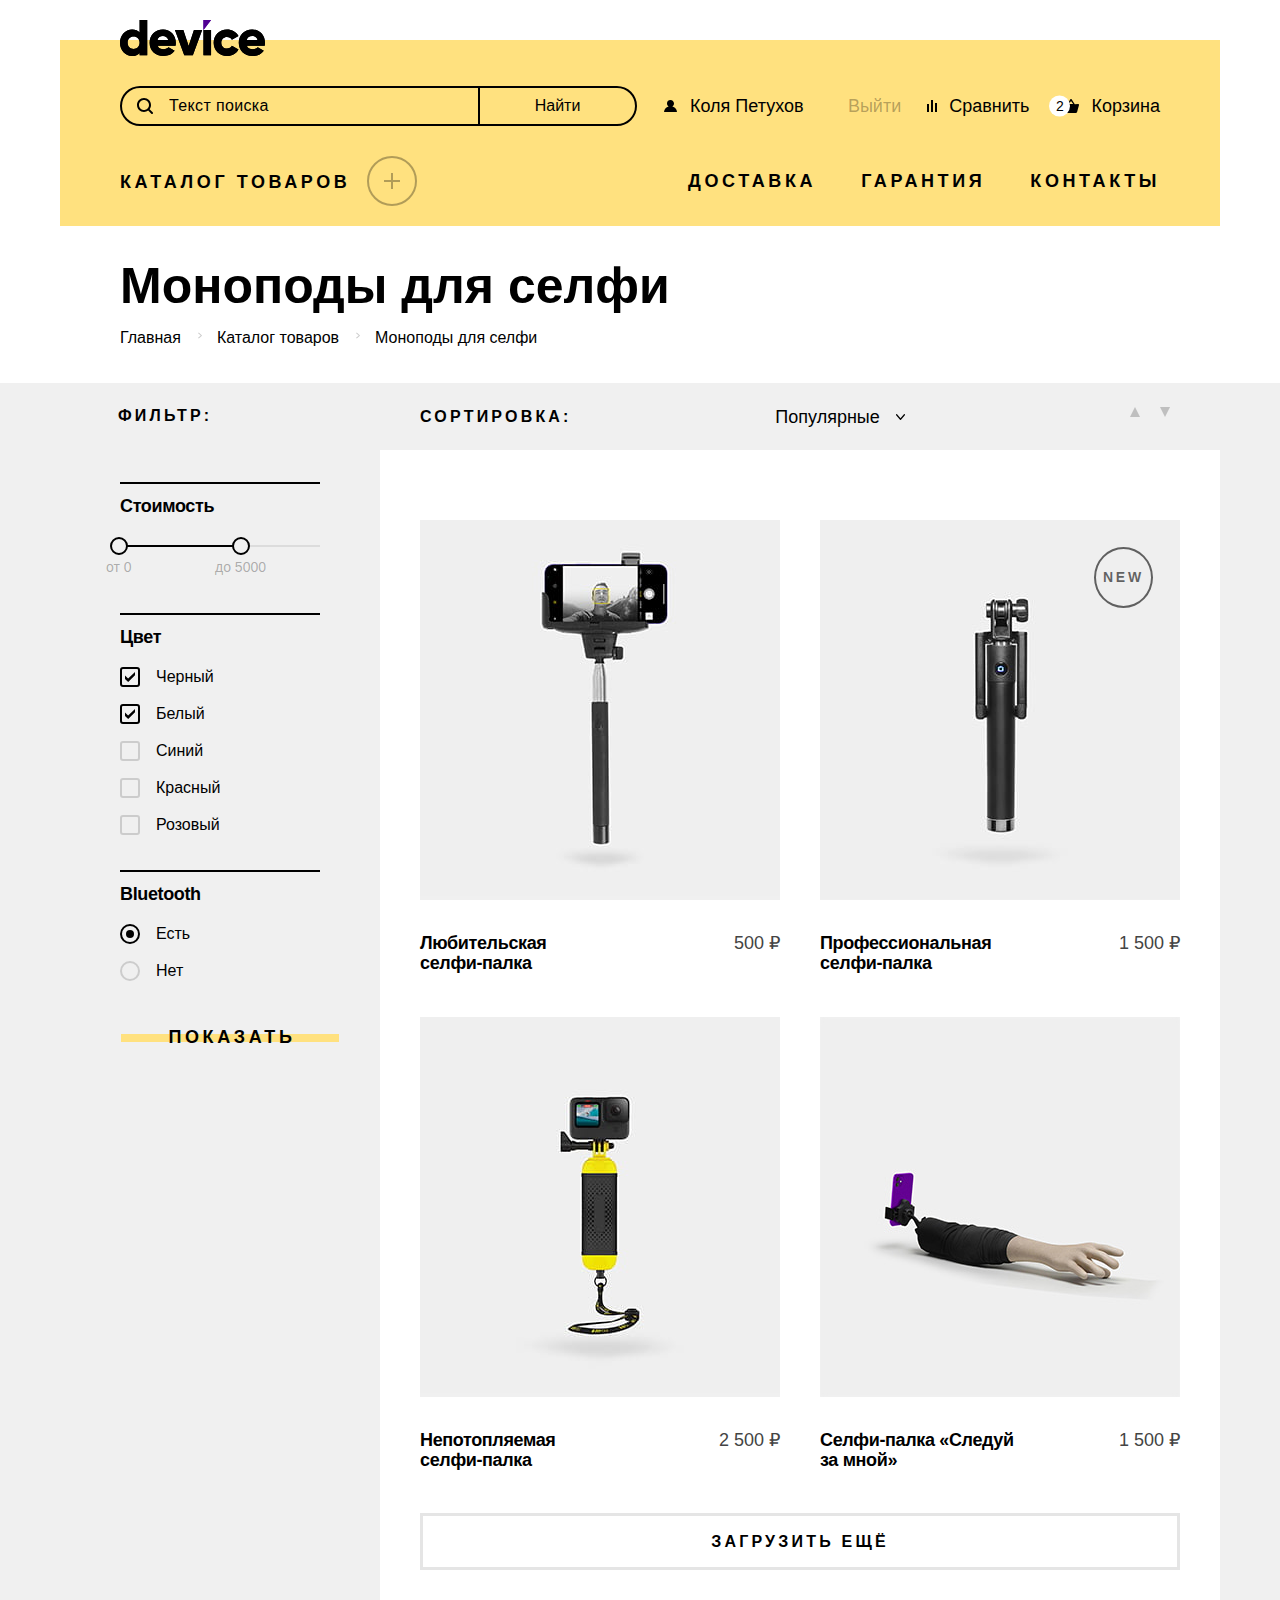
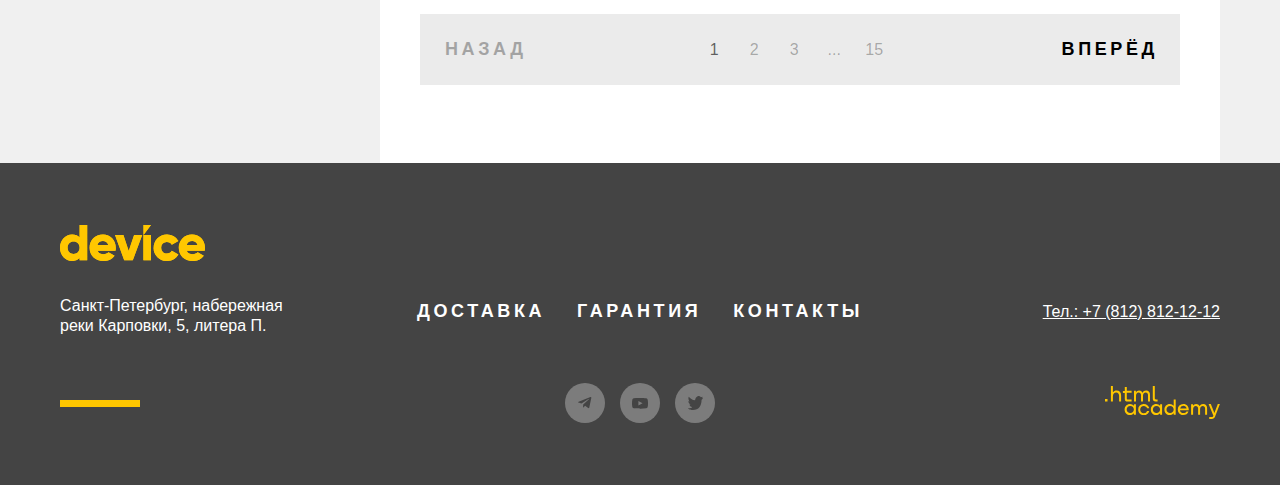
==== commit 81c3c35a: "Merge pull request #3 from blinovaao/master" ====
--- a/catalog.html
+++ b/catalog.html
@@ -142,7 +142,7 @@
         </div>
       </header>
 
-      <main>
+      <main class="main">
         <header class="catalog-header">
           <div class="catalog-header-container container">
             <h1 class="catalog-header-title title">Моноподы для селфи</h1>
--- a/styles/styles.css
+++ b/styles/styles.css
@@ -523,7 +523,7 @@
 
 .cart-container {
   position: absolute;
-  top: 38px;
+  top: 100%;
   right: -68%;
   z-index: 2;
 
@@ -824,15 +824,15 @@
 
 .submenu {
   position: absolute;
-  top: 109%;
+  top: 100%;
   right: 0;
   left: 0;
   z-index: 10;
 
   display: none;
   width: 1160px;
-  margin-left: -60px;
-  padding: 5px 60px 50px;
+  margin: 0 -60px;
+  padding: 8px 60px 46px;
 
   background-color: var(--special-yellow-light);
 
@@ -864,8 +864,8 @@
   display:     grid;
 }
 
-.navigation-link-catalog:hover span::after,
-.navigation-link-catalog:focus-within span::after {
+.navigation-item-catalog:hover span::after,
+.navigation-item-catalog:focus-within span::after {
   display: none;
 }
 
@@ -877,7 +877,7 @@
 }
 
 /* MAIN */
-main {
+.main {
   -webkit-box-flex: 1;
   -ms-flex-positive: 1;
   flex-grow: 1;
@@ -886,7 +886,7 @@
 /* SLIDER */
 .slider {
   margin-top: -18px;
-  padding-bottom: 66px;
+  padding-bottom: 67px;
 }
 
 .slider-container {
@@ -1239,7 +1239,7 @@
   -webkit-box-direction: normal;
   -ms-flex-direction: column;
       flex-direction: column;
-  padding: 64px 0;
+  padding: 64px 0 61px;
 
   border-right: 7px solid var(--basic-black);
 
@@ -1297,7 +1297,7 @@
 
 /* DELIVERY */
 .delivery {
-  padding: 70px 0 69px;
+  padding: 70px 0;
 }
 
 .delivery-link {
@@ -1495,7 +1495,7 @@
 
 /* SUBSCRIBE */
 .subscribe {
-  padding: 66px 0 56px 0;
+  padding: 66px 0 55px 0;
 
   background-color: var(--basic-light);
 }
@@ -1603,7 +1603,7 @@
 }
 
 .subscribe-submit {
-  width: 253px;
+  width: 252px;
   padding: 16px;
 }
 
@@ -2334,7 +2334,7 @@
 
 /* FOOTER */
 .footer {
-  padding: 62px 0;
+  padding: 62px 0 57px;
 
   color: var(--basic-white);
 
@@ -2565,7 +2565,7 @@
   position: fixed;
   top: 0;
   left: 0;
-  z-index: 5;
+  z-index: 20;
 
   display: -webkit-box;
   display: -ms-flexbox;
@@ -2584,7 +2584,7 @@
   position: relative;
 
   margin: auto;
-  padding: 63px 70px;
+  padding: 63px 70px 56px;
 
   background-color: var(--basic-white);
   border: 10px solid var(--basic-black);
@@ -2674,14 +2674,6 @@
       flex-direction: column;
 }
 
-.modal-field-error .modal-input {
-  border-color: var(--status-error);
-}
-
-.modal-field-error .field-hint {
-  color: var(--status-error);
-}
-
 .username-field-wrapper {
   -ms-grid-column: 1;
       grid-column: 1 / span 2;
@@ -2797,8 +2789,20 @@
 }
 
 .field-hint {
+  display: none;
+
   font-size: 14px;
   line-height: 20px;
+}
+
+.modal-field-error .modal-input {
+  border-color: var(--status-error);
+}
+
+.modal-field-error .field-hint {
+  display: inline-block;
+
+  color: var(--status-error);
 }
 
 .modal-amount-field {
